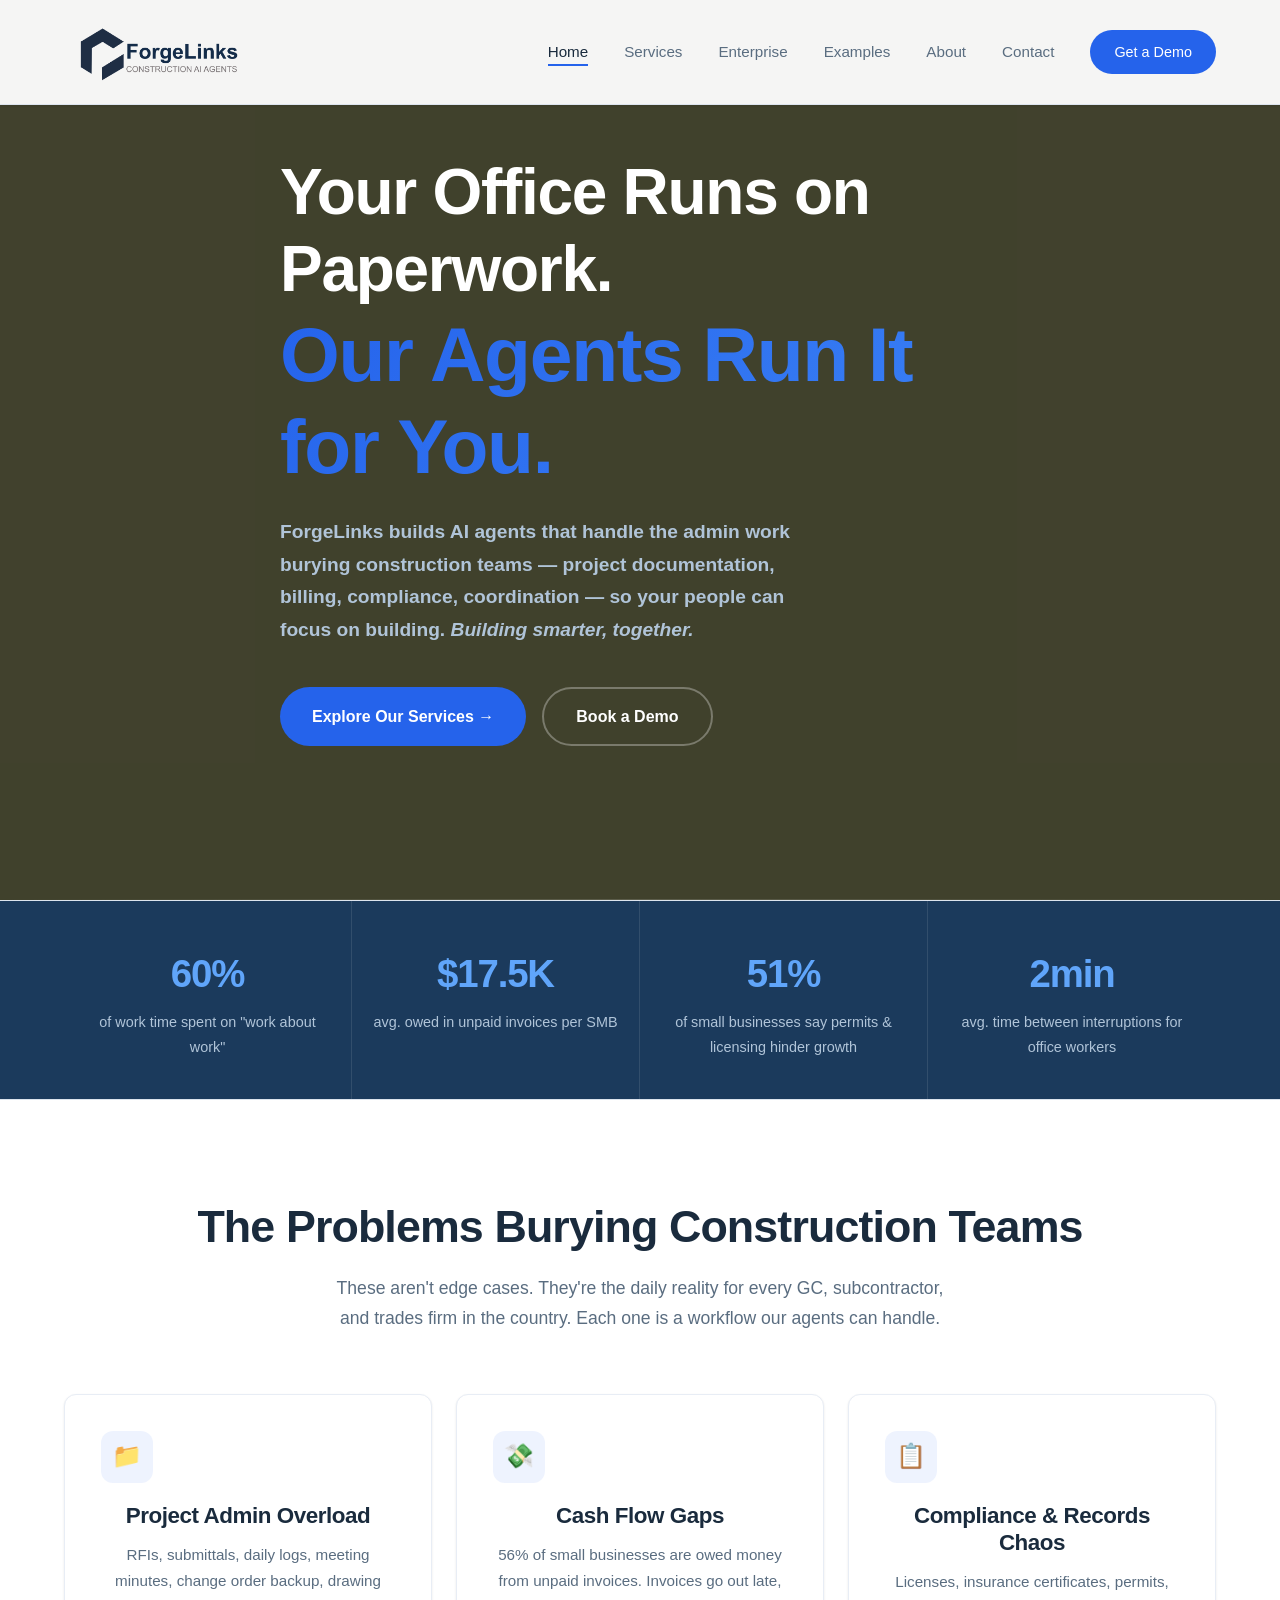
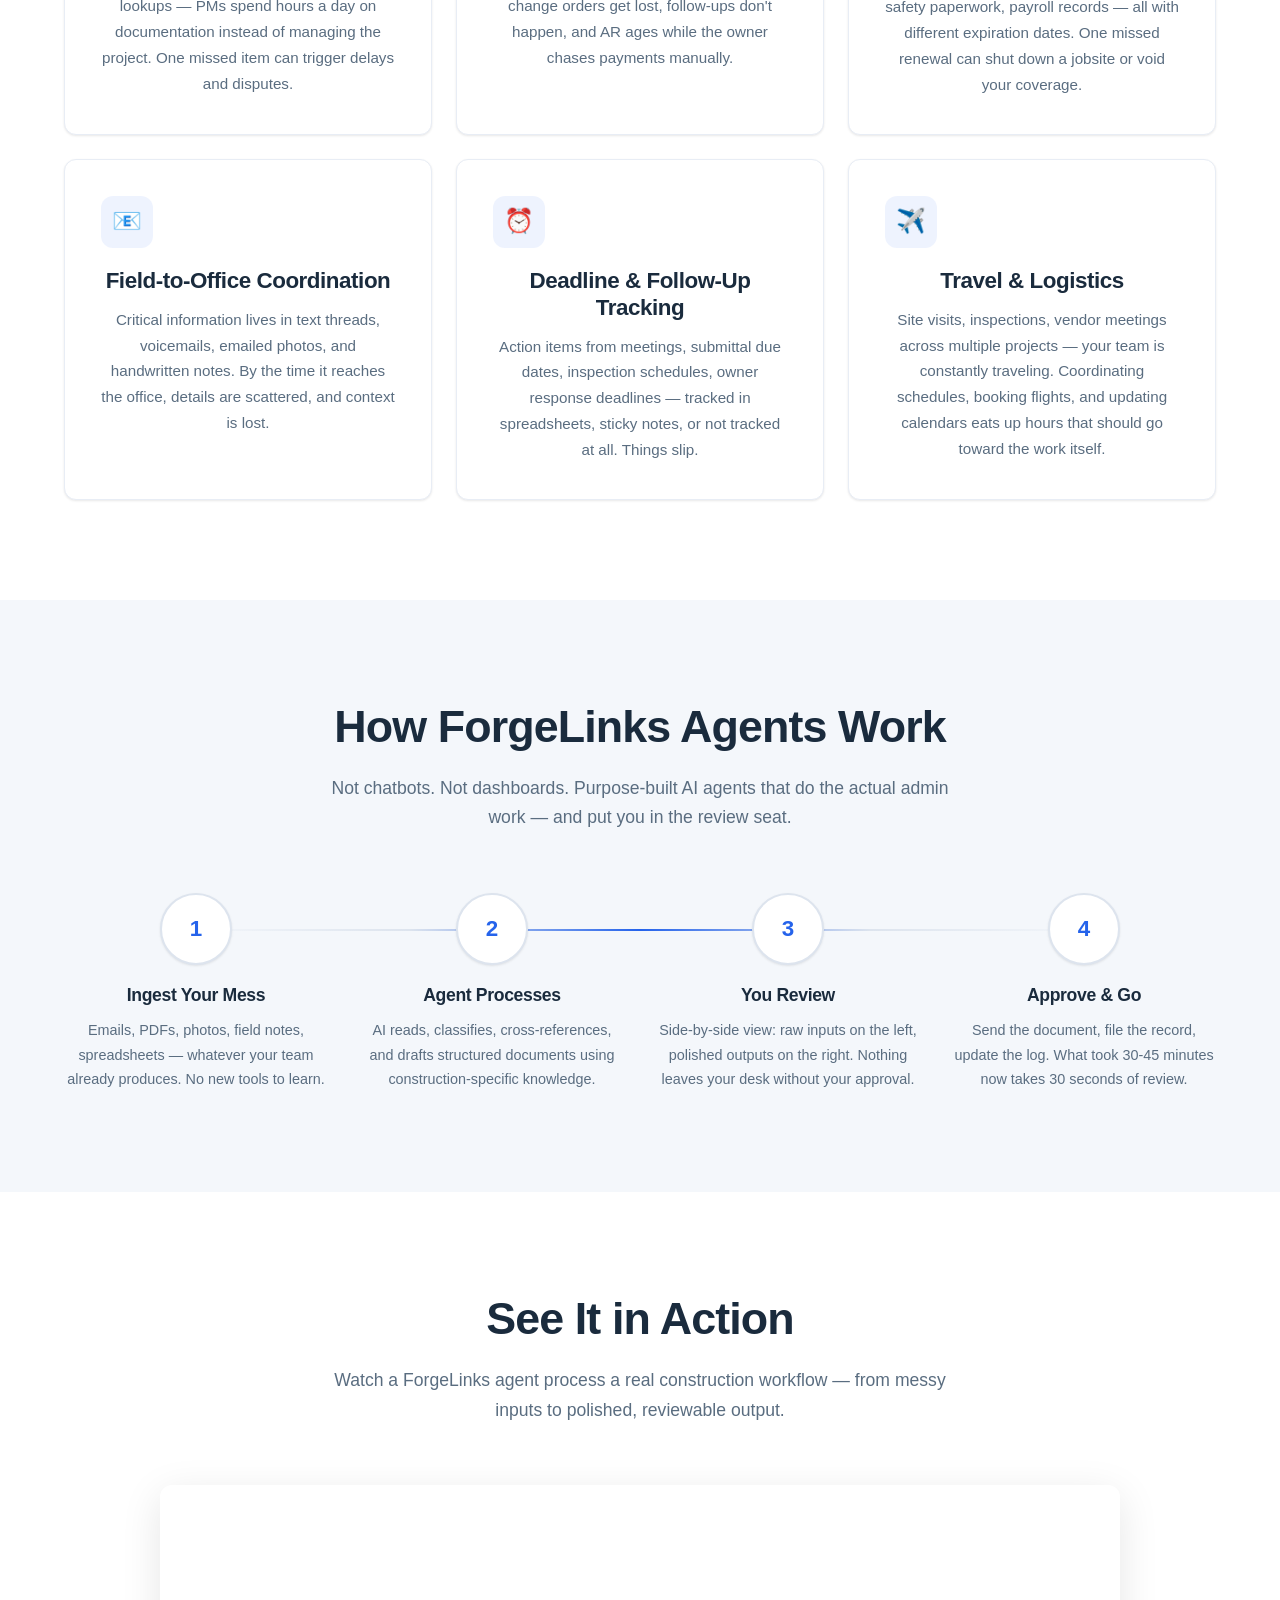
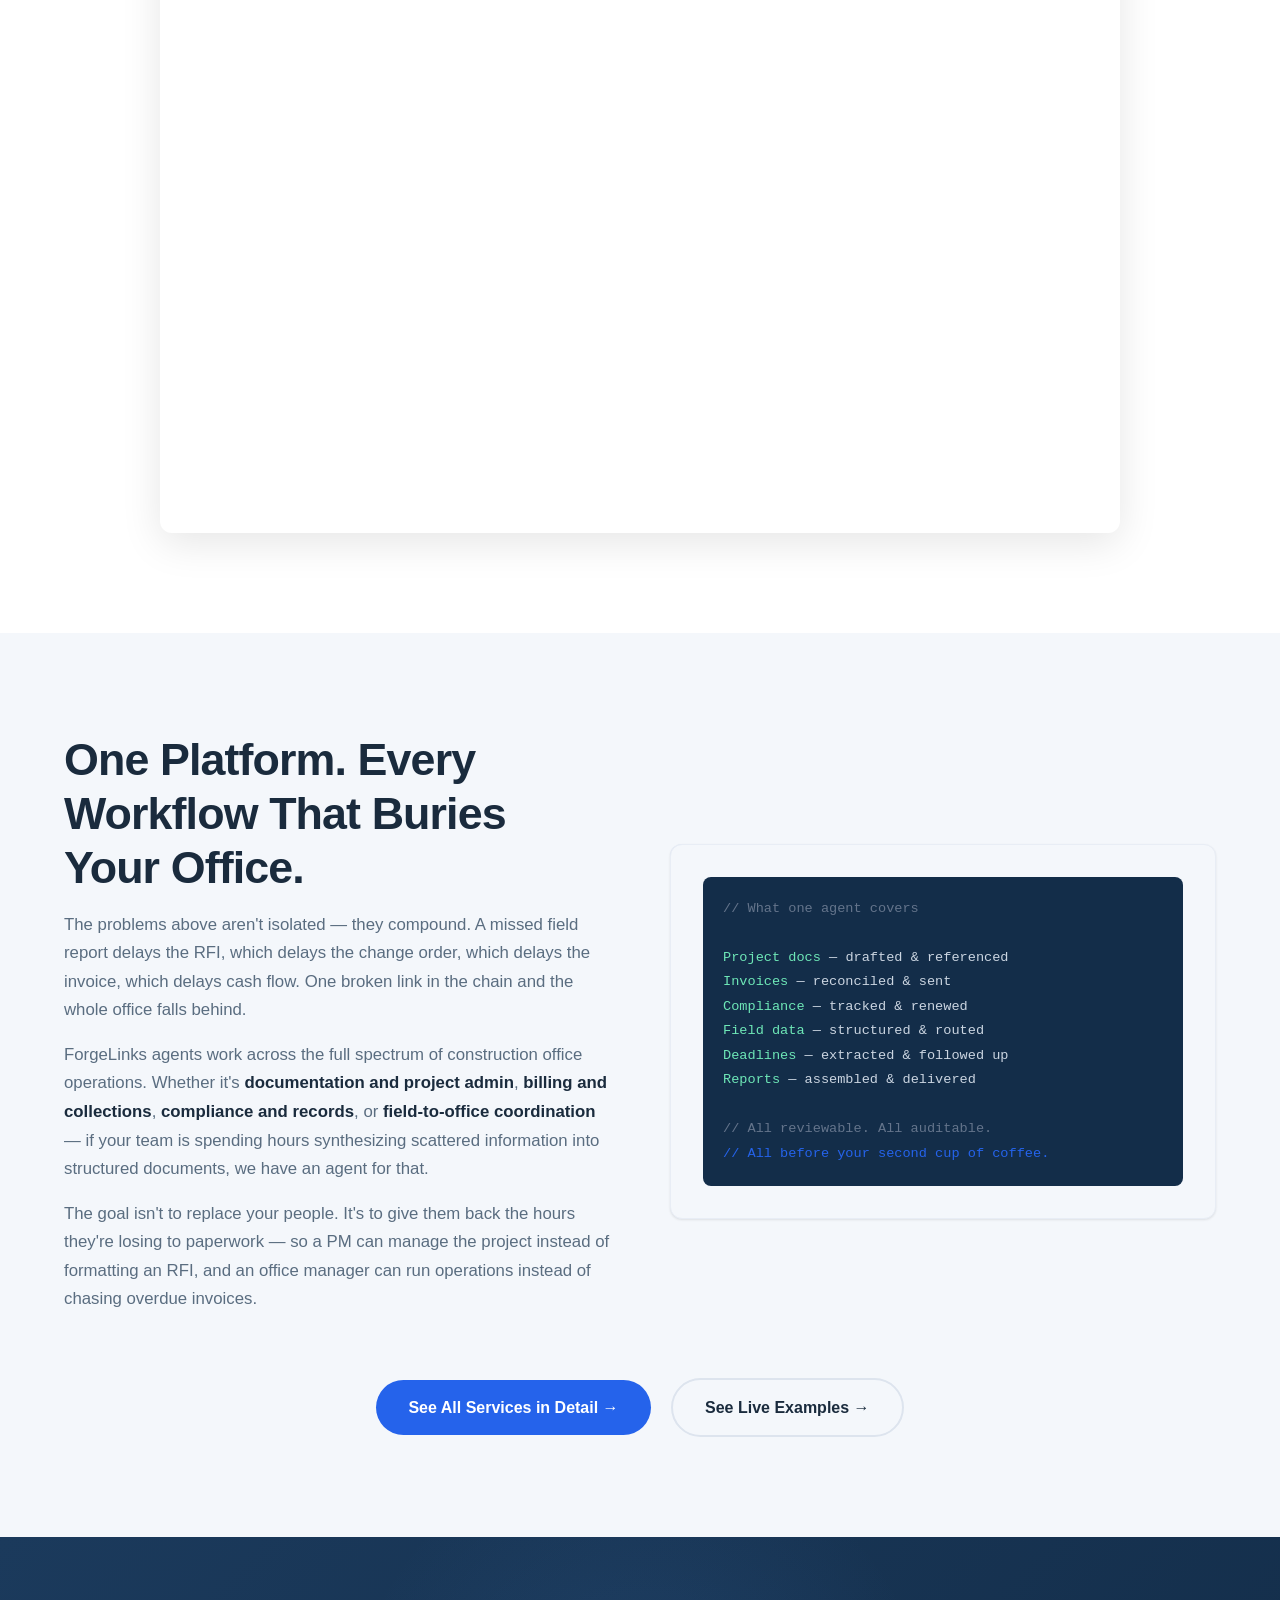
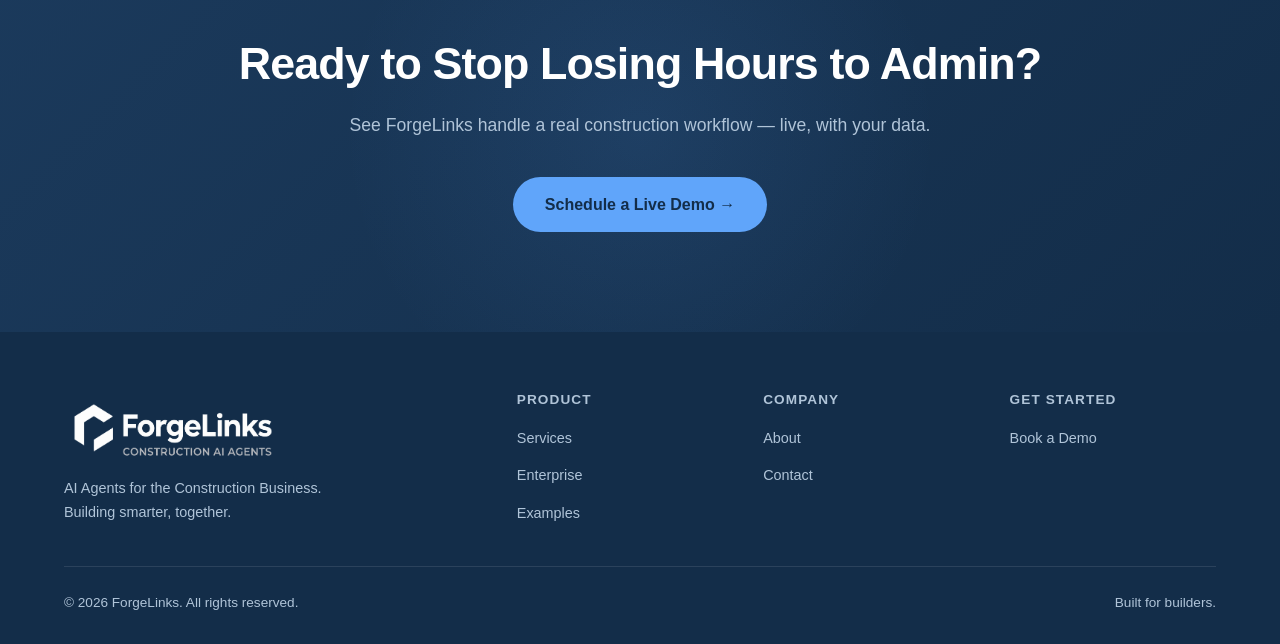
==== index.html @ ad88407e "add enterprise page, update v2 demo link" ====
<!DOCTYPE html>
<html lang="en">
<head>
  <meta charset="UTF-8">
  <meta name="viewport" content="width=device-width, initial-scale=1.0">
  <title>ForgeLinks — AI Agents for the Construction Business</title>
  <meta name="description" content="ForgeLinks builds AI agents for the construction business. Building smarter, together.">
  <link rel="stylesheet" href="css/style.css">
  <link rel="icon" type="image/jpeg" href="images/icon_browserTab.jpg">
</head>
<body>

  <!-- Navigation -->
  <nav class="navbar" id="navbar">
    <div class="container">
      <a href="index.html" class="logo"><img src="images/logo_top_transparent.png" alt="ForgeLinks"></a>
      <ul class="nav-links" id="navLinks">
        <li><a href="index.html" class="active">Home</a></li>
        <li><a href="services.html">Services</a></li>
        <li><a href="enterprise.html">Enterprise</a></li>
        <li><a href="examples.html">Examples</a></li>
        <li><a href="about.html">About</a></li>
        <li><a href="contact.html">Contact</a></li>
        <li><a href="contact.html" class="btn btn-primary" style="padding:10px 24px;font-size:0.9rem;">Get a Demo</a></li>
      </ul>
      <button class="hamburger" id="hamburger" aria-label="Menu">
        <span></span><span></span><span></span>
      </button>
    </div>
  </nav>

  <!-- Hero -->
  <section class="hero">
    <video class="hero-video-bg" autoplay muted loop playsinline>
      <source src="videos/background_00.mp4" type="video/mp4">
    </video>
    <div class="container">
      <div class="hero-content">
        <h1>
          Your Office Runs on Paperwork.
          <span class="line2">Our Agents Run It for You.</span>
        </h1>
        <p><strong>ForgeLinks builds AI agents that handle the admin work burying construction teams — project documentation, billing, compliance, coordination — so your people can focus on building. <em>Building smarter, together.</em></strong></p>
        <div class="hero-buttons">
          <a href="services.html" class="btn btn-primary">Explore Our Services &rarr;</a>
          <a href="contact.html" class="btn btn-outline">Book a Demo</a>
        </div>
      </div>
    </div>
  </section>

  <!-- Stats Bar -->
  <section class="stats-bar">
    <div class="container">
      <div class="stats-grid">
        <div class="stat-item fade-in">
          <div class="stat-number">60%</div>
          <div class="stat-label">of work time spent on "work about work"</div>
        </div>
        <div class="stat-item fade-in">
          <div class="stat-number">$17.5K</div>
          <div class="stat-label">avg. owed in unpaid invoices per SMB</div>
        </div>
        <div class="stat-item fade-in">
          <div class="stat-number">51%</div>
          <div class="stat-label">of small businesses say permits &amp; licensing hinder growth</div>
        </div>
        <div class="stat-item fade-in">
          <div class="stat-number">2min</div>
          <div class="stat-label">avg. time between interruptions for office workers</div>
        </div>
      </div>
    </div>
  </section>

  <!-- Industry Problems -->
  <section class="section">
    <div class="container text-center">
      <h2 class="fade-in">The Problems Burying Construction Teams</h2>
      <p class="section-subtitle fade-in">These aren't edge cases. They're the daily reality for every GC, subcontractor, and trades firm in the country. Each one is a workflow our agents can handle.</p>

      <div class="features-grid">
        <div class="feature-card fade-in">
          <div class="feature-icon">&#x1f4c1;</div>
          <h3>Project Admin Overload</h3>
          <p>RFIs, submittals, daily logs, meeting minutes, change order backup, drawing lookups — PMs spend hours a day on documentation instead of managing the project. One missed item can trigger delays and disputes.</p>
        </div>
        <div class="feature-card fade-in">
          <div class="feature-icon">&#x1f4b8;</div>
          <h3>Cash Flow Gaps</h3>
          <p>56% of small businesses are owed money from unpaid invoices. Invoices go out late, change orders get lost, follow-ups don't happen, and AR ages while the owner chases payments manually.</p>
        </div>
        <div class="feature-card fade-in">
          <div class="feature-icon">&#x1f4cb;</div>
          <h3>Compliance &amp; Records Chaos</h3>
          <p>Licenses, insurance certificates, permits, safety paperwork, payroll records — all with different expiration dates. One missed renewal can shut down a jobsite or void your coverage.</p>
        </div>
        <div class="feature-card fade-in">
          <div class="feature-icon">&#x1f4e7;</div>
          <h3>Field-to-Office Coordination</h3>
          <p>Critical information lives in text threads, voicemails, emailed photos, and handwritten notes. By the time it reaches the office, details are scattered, and context is lost.</p>
        </div>
        <div class="feature-card fade-in">
          <div class="feature-icon">&#x23f0;</div>
          <h3>Deadline &amp; Follow-Up Tracking</h3>
          <p>Action items from meetings, submittal due dates, inspection schedules, owner response deadlines — tracked in spreadsheets, sticky notes, or not tracked at all. Things slip.</p>
        </div>
        <div class="feature-card fade-in">
          <div class="feature-icon">&#x2708;&#xfe0f;</div>
          <h3>Travel &amp; Logistics</h3>
          <p>Site visits, inspections, vendor meetings across multiple projects — your team is constantly traveling. Coordinating schedules, booking flights, and updating calendars eats up hours that should go toward the work itself.</p>
        </div>
      </div>
    </div>
  </section>

  <!-- What We Do About It -->
  <section class="section" style="background: var(--bg-light);">
    <div class="container text-center">
      <h2 class="fade-in">How ForgeLinks Agents Work</h2>
      <p class="section-subtitle fade-in">Not chatbots. Not dashboards. Purpose-built AI agents that do the actual admin work — and put you in the review seat.</p>

      <div class="steps-grid">
        <div class="step fade-in">
          <div class="step-number">1</div>
          <h3>Ingest Your Mess</h3>
          <p>Emails, PDFs, photos, field notes, spreadsheets — whatever your team already produces. No new tools to learn.</p>
        </div>
        <div class="step fade-in">
          <div class="step-number">2</div>
          <h3>Agent Processes</h3>
          <p>AI reads, classifies, cross-references, and drafts structured documents using construction-specific knowledge.</p>
        </div>
        <div class="step fade-in">
          <div class="step-number">3</div>
          <h3>You Review</h3>
          <p>Side-by-side view: raw inputs on the left, polished outputs on the right. Nothing leaves your desk without your approval.</p>
        </div>
        <div class="step fade-in">
          <div class="step-number">4</div>
          <h3>Approve &amp; Go</h3>
          <p>Send the document, file the record, update the log. What took 30-45 minutes now takes 30 seconds of review.</p>
        </div>
      </div>
    </div>
  </section>

  <!-- Demo Video -->
  <section class="section">
    <div class="container text-center">
      <h2 class="fade-in">See It in Action</h2>
      <p class="section-subtitle fade-in">Watch a ForgeLinks agent process a real construction workflow — from messy inputs to polished, reviewable output.</p>
      <div class="youtube-wrapper fade-in" style="max-width: 960px; margin: 0 auto;">
        <iframe src="https://www.youtube.com/embed/IYqRL6ZhfDI" title="ForgeLinks — AI Agents for Construction (Full Demo)" allow="accelerometer; autoplay; clipboard-write; encrypted-media; gyroscope; picture-in-picture" allowfullscreen></iframe>
      </div>
    </div>
  </section>

  <!-- What We Cover — Narrative -->
  <section class="section" style="background: var(--bg-light);">
    <div class="container">
      <div class="about-grid fade-in">
        <div class="about-text">
          <h2>One Platform. Every Workflow That Buries Your Office.</h2>
          <p>The problems above aren't isolated — they compound. A missed field report delays the RFI, which delays the change order, which delays the invoice, which delays cash flow. One broken link in the chain and the whole office falls behind.</p>
          <p>ForgeLinks agents work across the full spectrum of construction office operations. Whether it's <strong style="color:var(--text-primary)">documentation and project admin</strong>, <strong style="color:var(--text-primary)">billing and collections</strong>, <strong style="color:var(--text-primary)">compliance and records</strong>, or <strong style="color:var(--text-primary)">field-to-office coordination</strong> — if your team is spending hours synthesizing scattered information into structured documents, we have an agent for that.</p>
          <p>The goal isn't to replace your people. It's to give them back the hours they're losing to paperwork — so a PM can manage the project instead of formatting an RFI, and an office manager can run operations instead of chasing overdue invoices.</p>
        </div>
        <div class="service-visual">
          <div class="terminal">
            <span class="comment">// What one agent covers</span><br><br>
            <span class="output">Project docs</span> &mdash; drafted &amp; referenced<br>
            <span class="output">Invoices</span> &mdash; reconciled &amp; sent<br>
            <span class="output">Compliance</span> &mdash; tracked &amp; renewed<br>
            <span class="output">Field data</span> &mdash; structured &amp; routed<br>
            <span class="output">Deadlines</span> &mdash; extracted &amp; followed up<br>
            <span class="output">Reports</span> &mdash; assembled &amp; delivered<br><br>
            <span class="comment">// All reviewable. All auditable.</span><br>
            <span style="color:var(--accent);">// All before your second cup of coffee.</span>
          </div>
        </div>
      </div>

      <div style="margin-top: 48px; text-align: center;">
        <a href="services.html" class="btn btn-primary fade-in">See All Services in Detail &rarr;</a>
        <a href="examples.html" class="btn btn-outline fade-in" style="margin-left: 16px;">See Live Examples &rarr;</a>
      </div>
    </div>
  </section>

  <!-- CTA -->
  <section class="section cta-section">
    <div class="container">
      <h2 class="fade-in">Ready to Stop Losing Hours to Admin?</h2>
      <p class="fade-in">See ForgeLinks handle a real construction workflow — live, with your data.</p>
      <a href="contact.html" class="btn btn-primary fade-in">Schedule a Live Demo &rarr;</a>
    </div>
  </section>

  <!-- Footer -->
  <footer class="footer">
    <div class="container">
      <div class="footer-grid">
        <div class="footer-brand">
          <div class="logo"><img src="images/logo_bottom_transparent.png" alt="ForgeLinks"></div>
          <p>AI Agents for the Construction Business. Building smarter, together.</p>
        </div>
        <div class="footer-col">
          <h4>Product</h4>
          <ul>
            <li><a href="services.html">Services</a></li>
            <li><a href="enterprise.html">Enterprise</a></li>
            <li><a href="examples.html">Examples</a></li>
          </ul>
        </div>
        <div class="footer-col">
          <h4>Company</h4>
          <ul>
            <li><a href="about.html">About</a></li>
            <li><a href="contact.html">Contact</a></li>
          </ul>
        </div>
        <div class="footer-col">
          <h4>Get Started</h4>
          <ul>
            <li><a href="contact.html">Book a Demo</a></li>
          </ul>
        </div>
      </div>
      <div class="footer-bottom">
        <span>&copy; 2026 ForgeLinks. All rights reserved.</span>
        <span>Built for builders.</span>
      </div>
    </div>
  </footer>

  <script src="js/main.js"></script>
</body>
</html>
---- css/style.css ----
/* ============================================
   FORGELINKS — AI Agents for Construction
   Light theme · Blue accents · Clean & uplifting
   ============================================ */

/* --- Reset & Base --- */
*, *::before, *::after { margin: 0; padding: 0; box-sizing: border-box; }

:root {
  --bg-white:     #ffffff;
  --bg-light:     #f4f7fb;
  --bg-card:      #ffffff;
  --bg-surface:   #eaf0f8;
  --bg-navy:      #1b3a5c;
  --bg-navy-deep: #132d49;
  --text-primary:   #1a2b3d;
  --text-secondary: #5a6d80;
  --text-on-dark:   #ffffff;
  --text-on-dark-secondary: #b0c4d8;
  --accent:       #2563eb;
  --accent-light: #3b82f6;
  --accent-soft:  rgba(37, 99, 235, 0.08);
  --accent-hover: #1d4ed8;
  --success:      #10b981;
  --warning:      #f59e0b;
  --danger:       #ef4444;
  --border:       #dde4ee;
  --border-light: #e8edf5;
  --shadow-sm:    0 1px 3px rgba(0,0,0,0.06), 0 1px 2px rgba(0,0,0,0.04);
  --shadow-md:    0 4px 16px rgba(0,0,0,0.08);
  --shadow-lg:    0 10px 40px rgba(0,0,0,0.1);
  --radius:       12px;
  --transition:   0.3s cubic-bezier(0.4, 0, 0.2, 1);
}

html { scroll-behavior: smooth; font-size: 16px; }

body {
  font-family: -apple-system, BlinkMacSystemFont, 'Segoe UI', Roboto, Oxygen, sans-serif;
  background: var(--bg-white);
  color: var(--text-primary);
  line-height: 1.7;
  overflow-x: hidden;
}

a { color: var(--accent); text-decoration: none; transition: color var(--transition); }
a:hover { color: var(--accent-hover); }

img { max-width: 100%; display: block; }

/* --- Utility --- */
.container { max-width: 1200px; margin: 0 auto; padding: 0 24px; }
.section   { padding: 100px 0; }
.text-center { text-align: center; }
.text-accent { color: var(--accent); }

.fade-in {
  opacity: 0;
  transform: translateY(30px);
  transition: opacity 0.7s ease, transform 0.7s ease;
}
.fade-in.visible {
  opacity: 1;
  transform: translateY(0);
}

/* --- Typography --- */
h1, h2, h3, h4 {
  font-weight: 700;
  line-height: 1.2;
  letter-spacing: -0.02em;
  color: var(--text-primary);
}
h1 { font-size: clamp(2.4rem, 5vw, 4rem); }
h2 { font-size: clamp(1.8rem, 3.5vw, 2.8rem); margin-bottom: 20px; }
h3 { font-size: 1.4rem; margin-bottom: 12px; }
p  { color: var(--text-secondary); }

.section-subtitle {
  font-size: 1.1rem;
  color: var(--text-secondary);
  max-width: 640px;
  margin: 0 auto 60px;
}

/* --- Buttons --- */
.btn {
  display: inline-flex;
  align-items: center;
  gap: 8px;
  padding: 14px 32px;
  border-radius: 50px;
  font-size: 1rem;
  font-weight: 600;
  cursor: pointer;
  border: none;
  transition: all var(--transition);
}

.btn-primary {
  background: var(--accent);
  color: #ffffff;
}
.btn-primary:hover {
  background: var(--accent-hover);
  color: #ffffff;
  transform: translateY(-2px);
  box-shadow: 0 8px 30px rgba(37, 99, 235, 0.3);
}

.btn-outline {
  background: transparent;
  color: var(--text-primary);
  border: 2px solid var(--border);
}
.btn-outline:hover {
  border-color: var(--accent);
  color: var(--accent);
  transform: translateY(-2px);
}
.hero .btn-outline {
  color: #ffffff;
  border-color: rgba(255,255,255,0.3);
}
.hero .btn-outline:hover {
  border-color: #60a5fa;
  color: #60a5fa;
}

/* --- Navigation --- */
.navbar {
  position: fixed;
  top: 0;
  left: 0;
  width: 100%;
  z-index: 1000;
  padding: 16px 0;
  background: rgba(255, 255, 255, 0.95);
  backdrop-filter: blur(20px);
  border-bottom: 1px solid var(--border);
  box-shadow: var(--shadow-sm);
  transition: all var(--transition);
}
.navbar.scrolled {
  padding: 14px 0;
}
.navbar .container {
  display: flex;
  justify-content: space-between;
  align-items: center;
}

.logo {
  display: flex;
  align-items: center;
}
.logo img {
  height: 72px;
  width: auto;
}

/* --- Video embed --- */
.demo-video {
  width: 100%;
  border-radius: var(--radius);
  box-shadow: var(--shadow-lg);
}
.demo-video-wrapper {
  position: relative;
  border-radius: var(--radius);
  overflow: hidden;
  box-shadow: var(--shadow-lg);
}
.demo-video-wrapper video {
  width: 100%;
  display: block;
  border-radius: var(--radius);
}
.youtube-wrapper {
  position: relative;
  padding-bottom: 56.25%; /* 16:9 */
  height: 0;
  overflow: hidden;
  border-radius: var(--radius);
  box-shadow: var(--shadow-lg);
}
.youtube-wrapper iframe {
  position: absolute;
  top: 0;
  left: 0;
  width: 100%;
  height: 100%;
  border: none;
  border-radius: var(--radius);
}

.nav-links {
  display: flex;
  list-style: none;
  gap: 36px;
  align-items: center;
}
.nav-links a {
  color: var(--text-secondary);
  font-weight: 500;
  font-size: 0.95rem;
  position: relative;
  padding: 4px 0;
}
.nav-links a::after {
  content: '';
  position: absolute;
  bottom: -2px;
  left: 0;
  width: 0;
  height: 2px;
  background: var(--accent);
  transition: width var(--transition);
}
.nav-links a:hover,
.nav-links a.active {
  color: var(--text-primary);
}
.nav-links a:hover::after,
.nav-links a.active::after {
  width: 100%;
}
.nav-links .btn-primary {
  color: #ffffff !important;
}
.nav-links .btn-primary::after {
  display: none;
}

/* Hamburger */
.hamburger {
  display: none;
  flex-direction: column;
  gap: 5px;
  cursor: pointer;
  background: none;
  border: none;
  padding: 4px;
}
.hamburger span {
  display: block;
  width: 24px;
  height: 2px;
  background: var(--text-primary);
  transition: all var(--transition);
}
.hamburger.active span:nth-child(1) { transform: rotate(45deg) translate(5px, 5px); }
.hamburger.active span:nth-child(2) { opacity: 0; }
.hamburger.active span:nth-child(3) { transform: rotate(-45deg) translate(5px, -5px); }

/* --- Hero --- */
.hero {
  min-height: 100vh;
  display: flex;
  align-items: center;
  position: relative;
  overflow: hidden;
  background: var(--bg-navy-deep);
}
.hero-video-bg {
  position: absolute;
  top: 0;
  left: 0;
  width: 100%;
  height: 100%;
  object-fit: cover;
  z-index: 0;
}
.hero::before {
  content: '';
  position: absolute;
  top: 0;
  left: 0;
  width: 100%;
  height: 100%;
  background: rgba(120, 90, 10, 0.45);
  z-index: 1;
  pointer-events: none;
}
.hero::after {
  content: '';
  position: absolute;
  bottom: 0;
  left: 0;
  width: 100%;
  height: 1px;
  background: linear-gradient(90deg, transparent, rgba(255,255,255,0.15), transparent);
  z-index: 2;
}

.hero-content { position: relative; z-index: 2; max-width: 720px; }
.hero-badge {
  display: inline-flex;
  align-items: center;
  gap: 8px;
  padding: 8px 18px;
  background: rgba(96, 165, 250, 0.15);
  border: 1px solid rgba(96, 165, 250, 0.3);
  border-radius: 50px;
  font-size: 0.85rem;
  font-weight: 600;
  color: #93bbfd;
  margin-bottom: 28px;
}
.hero-badge .pulse {
  width: 8px;
  height: 8px;
  background: var(--accent);
  border-radius: 50%;
  animation: pulse 2s infinite;
}
@keyframes pulse {
  0%, 100% { opacity: 1; }
  50% { opacity: 0.4; }
}

.hero h1 { margin-bottom: 24px; color: #ffffff; }
.hero h1 .line2 {
  display: block;
  font-size: 120%;
  background: linear-gradient(135deg, #2563eb, #3b82f6);
  -webkit-background-clip: text;
  -webkit-text-fill-color: transparent;
  background-clip: text;
}
.hero p {
  font-size: 1.2rem;
  margin-bottom: 40px;
  max-width: 560px;
  color: var(--text-on-dark-secondary);
}
.hero-buttons { display: flex; gap: 16px; flex-wrap: wrap; }

/* --- Stats Bar --- */
.stats-bar {
  border-top: 1px solid var(--border);
  border-bottom: 1px solid var(--border);
  background: var(--bg-navy);
}
.stats-grid {
  display: grid;
  grid-template-columns: repeat(4, 1fr);
  gap: 0;
}
.stat-item {
  text-align: center;
  padding: 40px 20px;
  border-right: 1px solid rgba(255,255,255,0.1);
}
.stat-item:last-child { border-right: none; }
.stat-number {
  font-size: 2.4rem;
  font-weight: 800;
  color: #60a5fa;
  letter-spacing: -0.03em;
}
.stat-label {
  font-size: 0.9rem;
  color: var(--text-on-dark-secondary);
  margin-top: 4px;
}

/* --- Feature Cards --- */
.features-grid {
  display: grid;
  grid-template-columns: repeat(3, 1fr);
  gap: 24px;
}
.feature-card {
  background: var(--bg-card);
  border: 1px solid var(--border-light);
  border-radius: var(--radius);
  padding: 36px;
  transition: all var(--transition);
  position: relative;
  overflow: hidden;
  box-shadow: var(--shadow-sm);
}
.feature-card::before {
  content: '';
  position: absolute;
  top: 0;
  left: 0;
  width: 100%;
  height: 3px;
  background: linear-gradient(90deg, var(--accent), #60a5fa);
  opacity: 0;
  transition: opacity var(--transition);
}
.feature-card:hover {
  border-color: rgba(37, 99, 235, 0.2);
  transform: translateY(-4px);
  box-shadow: var(--shadow-md);
}
.feature-card:hover::before { opacity: 1; }

.feature-icon {
  width: 52px;
  height: 52px;
  background: var(--accent-soft);
  border-radius: 12px;
  display: flex;
  align-items: center;
  justify-content: center;
  font-size: 1.5rem;
  margin-bottom: 20px;
}
.feature-card p {
  font-size: 0.95rem;
  line-height: 1.7;
}

/* --- Services / Product Section --- */
.service-block {
  display: grid;
  grid-template-columns: 1fr 1fr;
  gap: 60px;
  align-items: center;
  padding: 60px 0;
  border-bottom: 1px solid var(--border-light);
}
.service-block:last-child { border-bottom: none; }
.service-block.reverse { direction: rtl; }
.service-block.reverse > * { direction: ltr; }

.service-visual {
  background: var(--bg-light);
  border: 1px solid var(--border-light);
  border-radius: var(--radius);
  padding: 32px;
  position: relative;
  box-shadow: var(--shadow-sm);
}
.service-visual::before {
  content: '';
  position: absolute;
  inset: -1px;
  border-radius: var(--radius);
  background: linear-gradient(135deg, rgba(37, 99, 235, 0.1), transparent 50%);
  z-index: -1;
}

.terminal {
  background: var(--bg-navy-deep);
  border-radius: 8px;
  padding: 20px;
  font-family: 'SF Mono', 'Fira Code', monospace;
  font-size: 0.85rem;
  line-height: 1.8;
  overflow-x: auto;
  color: #cbd5e1;
}
.terminal .prompt { color: #60a5fa; }
.terminal .comment { color: #64748b; }
.terminal .output { color: #6ee7b7; }
.terminal .file { color: #93c5fd; }

.service-info .tag {
  display: inline-block;
  padding: 4px 14px;
  background: var(--accent-soft);
  border-radius: 50px;
  font-size: 0.8rem;
  font-weight: 600;
  color: var(--accent);
  margin-bottom: 16px;
  text-transform: uppercase;
  letter-spacing: 0.05em;
}

.service-info h2 { margin-bottom: 16px; }
.service-info > p { margin-bottom: 24px; }

.checklist {
  list-style: none;
  display: flex;
  flex-direction: column;
  gap: 12px;
  margin-bottom: 28px;
}
.checklist li {
  display: flex;
  align-items: flex-start;
  gap: 10px;
  color: var(--text-secondary);
  font-size: 0.95rem;
}
.checklist li::before {
  content: '\2713';
  color: var(--accent);
  font-weight: 700;
  flex-shrink: 0;
  margin-top: 2px;
}

/* --- How It Works --- */
.steps-grid {
  display: grid;
  grid-template-columns: repeat(4, 1fr);
  gap: 32px;
  position: relative;
}
.steps-grid::before {
  content: '';
  position: absolute;
  top: 36px;
  left: 10%;
  right: 10%;
  height: 2px;
  background: linear-gradient(90deg, transparent, var(--border), var(--accent), var(--border), transparent);
}

.step {
  text-align: center;
  position: relative;
}
.step-number {
  width: 72px;
  height: 72px;
  border-radius: 50%;
  background: var(--bg-card);
  border: 2px solid var(--border);
  display: flex;
  align-items: center;
  justify-content: center;
  font-size: 1.4rem;
  font-weight: 800;
  color: var(--accent);
  margin: 0 auto 20px;
  position: relative;
  z-index: 1;
  transition: all var(--transition);
  box-shadow: var(--shadow-sm);
}
.step:hover .step-number {
  border-color: var(--accent);
  box-shadow: 0 0 30px rgba(37, 99, 235, 0.15);
}
.step h3 { font-size: 1.1rem; }
.step p { font-size: 0.9rem; }

/* --- CTA / Banner --- */
.cta-section {
  background: linear-gradient(135deg, var(--bg-navy), var(--bg-navy-deep));
  text-align: center;
  position: relative;
  overflow: hidden;
}
.cta-section::before {
  content: '';
  position: absolute;
  top: 50%;
  left: 50%;
  transform: translate(-50%, -50%);
  width: 600px;
  height: 600px;
  background: radial-gradient(circle, rgba(96, 165, 250, 0.1) 0%, transparent 70%);
  pointer-events: none;
}
.cta-section h2 { position: relative; color: var(--text-on-dark); }
.cta-section p {
  font-size: 1.1rem;
  margin-bottom: 36px;
  position: relative;
  color: var(--text-on-dark-secondary);
}
.cta-section .btn { position: relative; }
.cta-section .btn-primary {
  background: #60a5fa;
  color: var(--bg-navy-deep);
}
.cta-section .btn-primary:hover {
  background: #93bbfd;
  color: var(--bg-navy-deep);
  box-shadow: 0 8px 30px rgba(96, 165, 250, 0.3);
}

/* --- About Page --- */
.page-header {
  padding: 160px 0 80px;
  text-align: center;
  position: relative;
  background: linear-gradient(165deg, var(--bg-white) 0%, var(--bg-light) 100%);
}
.page-header::after {
  content: '';
  position: absolute;
  bottom: 0;
  left: 0;
  width: 100%;
  height: 1px;
  background: linear-gradient(90deg, transparent, var(--border), transparent);
}
.page-header p {
  font-size: 1.15rem;
  max-width: 600px;
  margin: 0 auto;
}

.about-grid {
  display: grid;
  grid-template-columns: 1fr 1fr;
  gap: 60px;
  align-items: center;
}
.about-text h2 { margin-bottom: 16px; }
.about-text p { margin-bottom: 16px; font-size: 1.05rem; }

.values-grid {
  display: grid;
  grid-template-columns: repeat(2, 1fr);
  gap: 24px;
}
.value-card {
  background: var(--bg-card);
  border: 1px solid var(--border-light);
  border-radius: var(--radius);
  padding: 28px;
  transition: all var(--transition);
  box-shadow: var(--shadow-sm);
}
.value-card:hover {
  border-color: rgba(37, 99, 235, 0.2);
  transform: translateY(-2px);
  box-shadow: var(--shadow-md);
}
.value-card .icon {
  font-size: 1.6rem;
  margin-bottom: 14px;
}
.value-card p { font-size: 0.9rem; }

/* --- Pipeline Visual --- */
.pipeline {
  display: flex;
  align-items: center;
  gap: 8px;
  flex-wrap: wrap;
  margin-top: 16px;
}
.pipeline-step {
  background: var(--bg-surface);
  border: 1px solid var(--border);
  border-radius: 8px;
  padding: 10px 16px;
  font-size: 0.82rem;
  font-weight: 600;
  color: var(--text-secondary);
  white-space: nowrap;
}
.pipeline-arrow {
  color: var(--accent);
  font-size: 1rem;
}

/* --- Contact Form --- */
.contact-grid {
  display: grid;
  grid-template-columns: 1fr 1fr;
  gap: 60px;
}
.form-group {
  margin-bottom: 20px;
}
.form-group label {
  display: block;
  font-size: 0.9rem;
  font-weight: 600;
  margin-bottom: 8px;
  color: var(--text-secondary);
}
.form-group input,
.form-group textarea,
.form-group select {
  width: 100%;
  padding: 14px 18px;
  background: var(--bg-white);
  border: 1px solid var(--border);
  border-radius: 8px;
  color: var(--text-primary);
  font-size: 1rem;
  font-family: inherit;
  transition: border-color var(--transition), box-shadow var(--transition);
}
.form-group input:focus,
.form-group textarea:focus,
.form-group select:focus {
  outline: none;
  border-color: var(--accent);
  box-shadow: 0 0 0 3px rgba(37, 99, 235, 0.1);
}
.form-group textarea { resize: vertical; min-height: 140px; }

.contact-info-block {
  margin-bottom: 36px;
}
.contact-info-block h3 { margin-bottom: 8px; }
.contact-info-block p { font-size: 0.95rem; }

/* --- Premium / Enterprise Page --- */
.premium-hero {
  padding: 160px 0 100px;
  background: linear-gradient(165deg, var(--bg-navy-deep) 0%, var(--bg-navy) 100%);
  text-align: center;
  position: relative;
  overflow: hidden;
}
.premium-hero::before {
  content: '';
  position: absolute;
  top: 30%;
  left: 50%;
  transform: translate(-50%, -50%);
  width: 900px;
  height: 900px;
  background: radial-gradient(circle, rgba(96, 165, 250, 0.08) 0%, transparent 70%);
  pointer-events: none;
}
.premium-hero h1 {
  color: #ffffff;
  position: relative;
  z-index: 1;
}
.premium-hero h1 .line2 {
  display: block;
  font-size: 100%;
  background: linear-gradient(135deg, #60a5fa, #93bbfd);
  -webkit-background-clip: text;
  -webkit-text-fill-color: transparent;
  background-clip: text;
}
.premium-hero p {
  color: var(--text-on-dark-secondary);
  position: relative;
  z-index: 1;
  font-size: 1.15rem;
  max-width: 680px;
  margin: 0 auto;
}
.premium-hero .hero-values {
  display: flex;
  justify-content: center;
  gap: 40px;
  margin-top: 40px;
  position: relative;
  z-index: 1;
}
.premium-hero .hero-value {
  display: flex;
  align-items: center;
  gap: 10px;
  color: #93bbfd;
  font-weight: 600;
  font-size: 0.95rem;
}
.premium-hero .hero-value .dot {
  width: 10px;
  height: 10px;
  border-radius: 50%;
  background: #60a5fa;
}

.pillar-section {
  display: grid;
  grid-template-columns: 1fr 1fr;
  gap: 60px;
  align-items: center;
  padding: 80px 0;
  border-bottom: 1px solid var(--border-light);
}
.pillar-section:last-child { border-bottom: none; }
.pillar-section.reverse { direction: rtl; }
.pillar-section.reverse > * { direction: ltr; }

.pillar-number {
  display: inline-block;
  font-size: 0.75rem;
  font-weight: 700;
  letter-spacing: 0.1em;
  text-transform: uppercase;
  color: var(--accent);
  margin-bottom: 12px;
  padding: 4px 14px;
  background: var(--accent-soft);
  border-radius: 50px;
}

.pillar-visual {
  background: var(--bg-light);
  border: 1px solid var(--border-light);
  border-radius: var(--radius);
  padding: 40px;
  box-shadow: var(--shadow-sm);
}

.pillar-visual h4 {
  font-size: 1rem;
  margin-bottom: 16px;
  color: var(--accent);
}
.pillar-visual ul {
  list-style: none;
  display: flex;
  flex-direction: column;
  gap: 10px;
}
.pillar-visual ul li {
  font-size: 0.9rem;
  color: var(--text-secondary);
  padding-left: 20px;
  position: relative;
}
.pillar-visual ul li::before {
  content: '';
  position: absolute;
  left: 0;
  top: 10px;
  width: 8px;
  height: 8px;
  border-radius: 50%;
  background: var(--accent);
  opacity: 0.5;
}

.build-grid {
  display: grid;
  grid-template-columns: repeat(3, 1fr);
  gap: 24px;
}
.build-card {
  background: var(--bg-card);
  border: 1px solid var(--border-light);
  border-radius: var(--radius);
  padding: 32px;
  box-shadow: var(--shadow-sm);
  transition: all var(--transition);
}
.build-card:hover {
  transform: translateY(-3px);
  box-shadow: var(--shadow-md);
  border-color: rgba(37, 99, 235, 0.2);
}
.build-card h3 {
  font-size: 1.1rem;
  margin-bottom: 8px;
}
.build-card p {
  font-size: 0.9rem;
}

.premium-cta {
  background: linear-gradient(135deg, var(--bg-navy), var(--bg-navy-deep));
  text-align: center;
  padding: 100px 0;
  position: relative;
  overflow: hidden;
}
.premium-cta::before {
  content: '';
  position: absolute;
  top: 50%;
  left: 50%;
  transform: translate(-50%, -50%);
  width: 700px;
  height: 700px;
  background: radial-gradient(circle, rgba(96, 165, 250, 0.08) 0%, transparent 70%);
  pointer-events: none;
}
.premium-cta h2 {
  color: #ffffff;
  position: relative;
}
.premium-cta p {
  color: var(--text-on-dark-secondary);
  font-size: 1.1rem;
  margin-bottom: 36px;
  max-width: 600px;
  margin-left: auto;
  margin-right: auto;
  position: relative;
}
.premium-cta .btn {
  position: relative;
}
.premium-cta .btn-primary {
  background: #60a5fa;
  color: var(--bg-navy-deep);
}
.premium-cta .btn-primary:hover {
  background: #93bbfd;
  box-shadow: 0 8px 30px rgba(96, 165, 250, 0.3);
}

@media (max-width: 768px) {
  .premium-hero .hero-values {
    flex-direction: column;
    gap: 16px;
    align-items: center;
  }
  .pillar-section,
  .pillar-section.reverse {
    grid-template-columns: 1fr;
    direction: ltr;
    gap: 32px;
  }
  .build-grid { grid-template-columns: 1fr; }
}

/* --- Footer --- */
.footer {
  background: var(--bg-navy-deep);
  padding: 60px 0 30px;
}
.footer-grid {
  display: grid;
  grid-template-columns: 2fr 1fr 1fr 1fr;
  gap: 40px;
  margin-bottom: 40px;
}
.footer-brand p {
  font-size: 0.9rem;
  margin-top: 12px;
  max-width: 280px;
  color: var(--text-on-dark-secondary);
}
.footer-col h4 {
  font-size: 0.85rem;
  text-transform: uppercase;
  letter-spacing: 0.08em;
  color: var(--text-on-dark-secondary);
  margin-bottom: 16px;
}
.footer-col ul {
  list-style: none;
  display: flex;
  flex-direction: column;
  gap: 10px;
}
.footer-col a {
  color: var(--text-on-dark-secondary);
  font-size: 0.9rem;
}
.footer-col a:hover { color: #60a5fa; }

.footer-bottom {
  display: flex;
  justify-content: space-between;
  align-items: center;
  padding-top: 24px;
  border-top: 1px solid rgba(255,255,255,0.1);
  font-size: 0.85rem;
  color: var(--text-on-dark-secondary);
}

/* --- Alt section backgrounds --- */
/* Sections using style="background: var(--bg-card);" in HTML now get light blue */

/* --- Responsive --- */
@media (max-width: 1024px) {
  .features-grid { grid-template-columns: repeat(2, 1fr); }
  .steps-grid { grid-template-columns: repeat(2, 1fr); }
  .steps-grid::before { display: none; }
  .stats-grid { grid-template-columns: repeat(2, 1fr); }
  .stat-item:nth-child(2) { border-right: none; }
  .footer-grid { grid-template-columns: repeat(2, 1fr); }
}

@media (max-width: 768px) {
  .section { padding: 60px 0; }

  .nav-links {
    display: none;
    position: fixed;
    top: 0;
    left: 0;
    width: 100%;
    height: 100vh;
    background: rgba(255, 255, 255, 0.98);
    flex-direction: column;
    justify-content: center;
    align-items: center;
    gap: 32px;
  }
  .nav-links.open { display: flex; }
  .nav-links a { font-size: 1.3rem; }
  .hamburger { display: flex; }

  .hero { min-height: auto; padding: 140px 0 80px; }
  .hero-buttons { flex-direction: column; }
  .hero-buttons .btn { text-align: center; justify-content: center; }

  .stats-grid { grid-template-columns: repeat(2, 1fr); }
  .stat-item { border-right: none; border-bottom: 1px solid rgba(255,255,255,0.1); }

  .features-grid { grid-template-columns: 1fr; }
  .steps-grid { grid-template-columns: 1fr; gap: 24px; }

  .service-block,
  .service-block.reverse {
    grid-template-columns: 1fr;
    direction: ltr;
    gap: 32px;
  }

  .about-grid { grid-template-columns: 1fr; }
  .values-grid { grid-template-columns: 1fr; }
  .contact-grid { grid-template-columns: 1fr; }
  .footer-grid { grid-template-columns: 1fr; }

  .footer-bottom { flex-direction: column; gap: 12px; text-align: center; }
}

@media (max-width: 480px) {
  .stats-grid { grid-template-columns: 1fr; }
  .stat-item { border-right: none; }
}
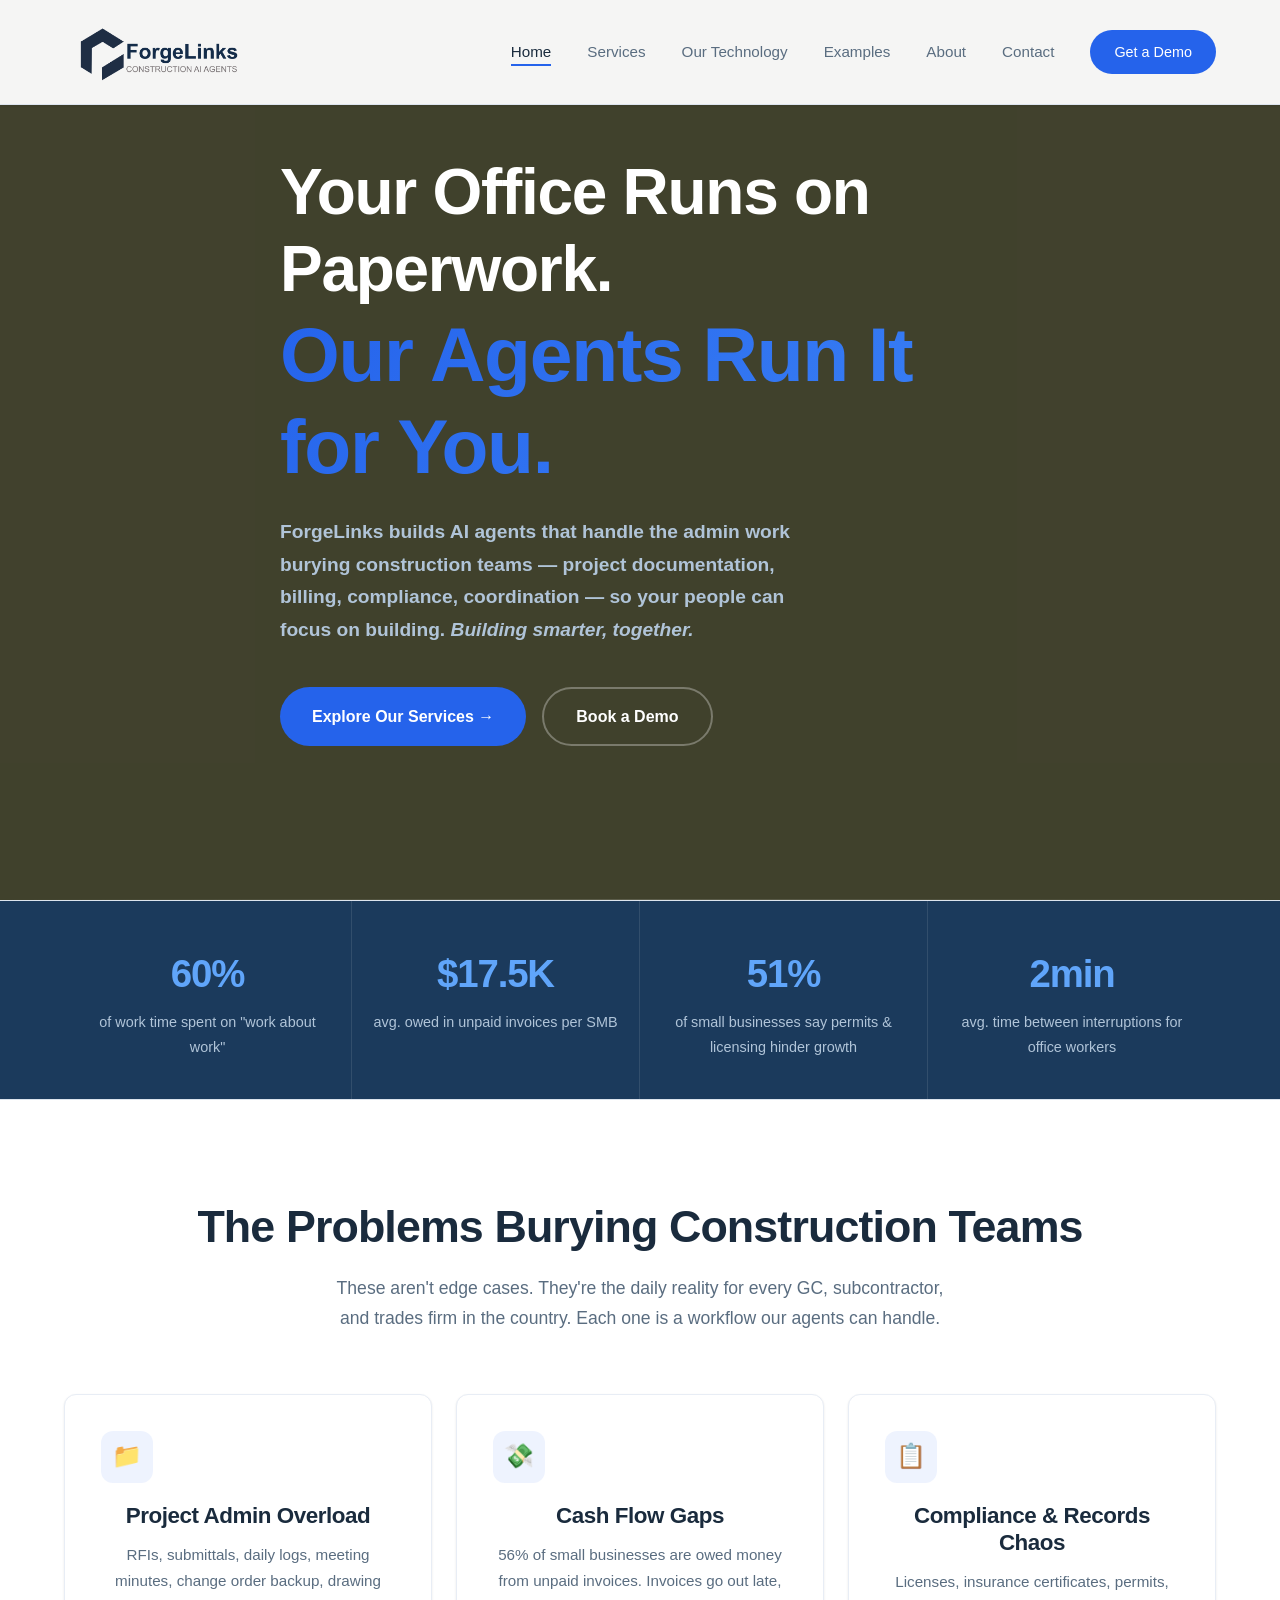
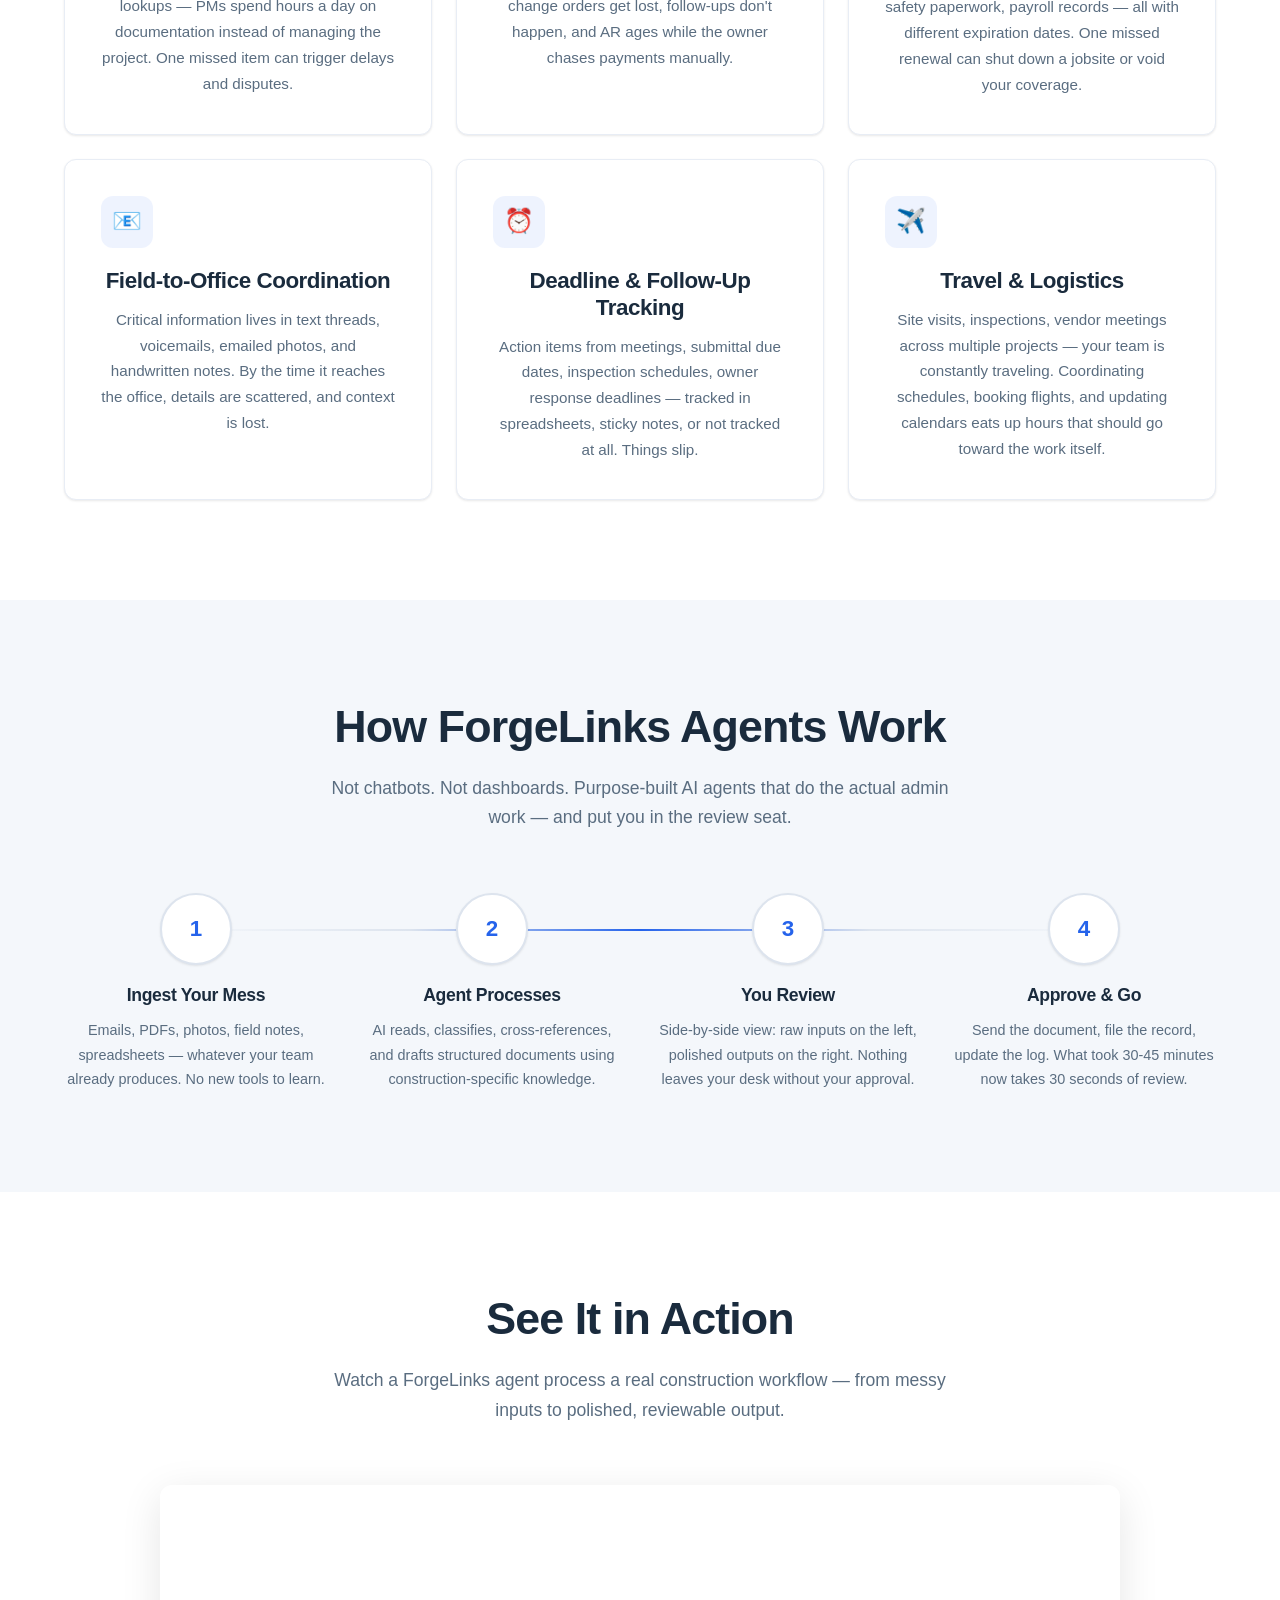
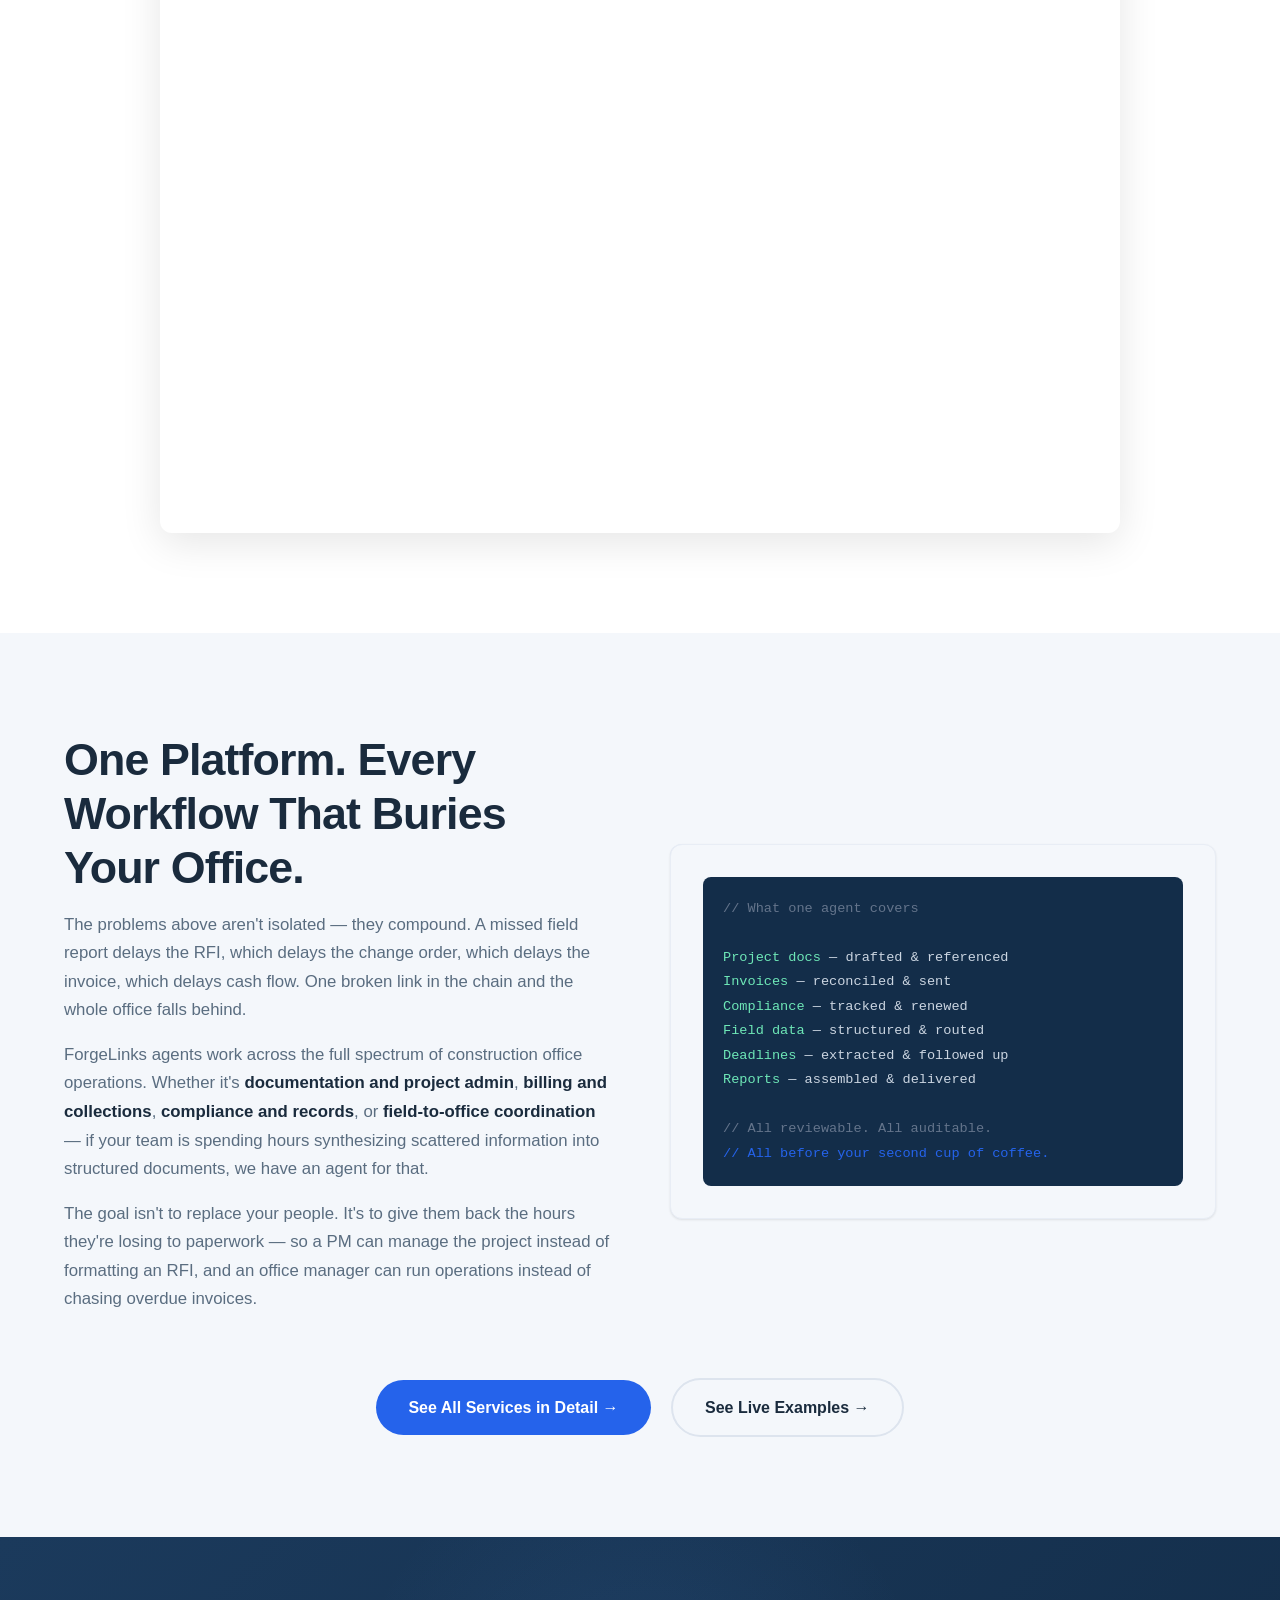
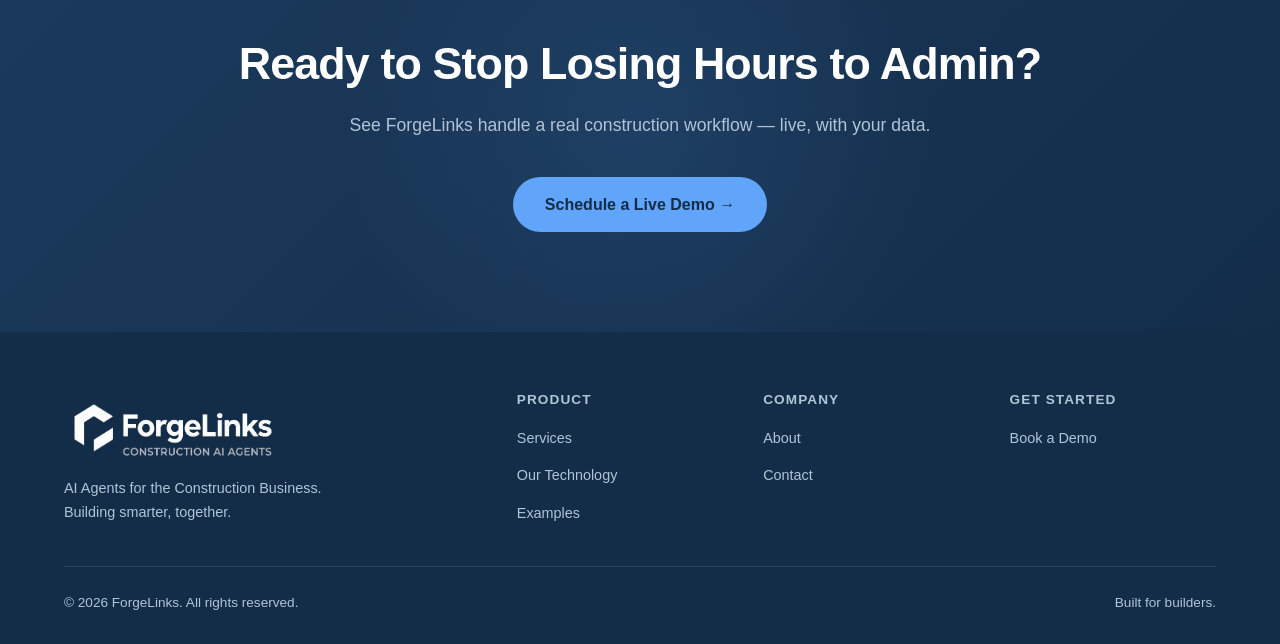
==== commit 03961d06: "rename E to OT, update services subtitles" ====
--- a/index.html
+++ b/index.html
@@ -6,18 +6,18 @@
   <title>ForgeLinks — AI Agents for the Construction Business</title>
   <meta name="description" content="ForgeLinks builds AI agents for the construction business. Building smarter, together.">
   <link rel="stylesheet" href="css/style.css">
-  <link rel="icon" type="image/jpeg" href="images/icon_browserTab.jpg">
+  <link rel="icon" type="image/jpeg" href="images/logos/icon_browserTab.jpg">
 </head>
 <body>
 
   <!-- Navigation -->
   <nav class="navbar" id="navbar">
     <div class="container">
-      <a href="index.html" class="logo"><img src="images/logo_top_transparent.png" alt="ForgeLinks"></a>
+      <a href="index.html" class="logo"><img src="images/logos/logo_top_transparent.png" alt="ForgeLinks"></a>
       <ul class="nav-links" id="navLinks">
         <li><a href="index.html" class="active">Home</a></li>
         <li><a href="services.html">Services</a></li>
-        <li><a href="enterprise.html">Enterprise</a></li>
+        <li><a href="enterprise.html">Our Technology</a></li>
         <li><a href="examples.html">Examples</a></li>
         <li><a href="about.html">About</a></li>
         <li><a href="contact.html">Contact</a></li>
@@ -202,14 +202,14 @@
     <div class="container">
       <div class="footer-grid">
         <div class="footer-brand">
-          <div class="logo"><img src="images/logo_bottom_transparent.png" alt="ForgeLinks"></div>
+          <div class="logo"><img src="images/logos/logo_bottom_transparent.png" alt="ForgeLinks"></div>
           <p>AI Agents for the Construction Business. Building smarter, together.</p>
         </div>
         <div class="footer-col">
           <h4>Product</h4>
           <ul>
             <li><a href="services.html">Services</a></li>
-            <li><a href="enterprise.html">Enterprise</a></li>
+            <li><a href="enterprise.html">Our Technology</a></li>
             <li><a href="examples.html">Examples</a></li>
           </ul>
         </div>
--- a/css/style.css
+++ b/css/style.css
@@ -896,6 +896,223 @@
   box-shadow: 0 8px 30px rgba(96, 165, 250, 0.3);
 }
 
+/* --- Agent Architecture Diagrams --- */
+.arch-diagrams {
+  display: grid;
+  grid-template-columns: repeat(3, 1fr);
+  gap: 24px;
+  margin-top: 20px;
+}
+.arch-diagram {
+  background: var(--bg-card);
+  border: 1px solid var(--border-light);
+  border-radius: var(--radius);
+  padding: 28px 20px;
+  text-align: center;
+  box-shadow: var(--shadow-sm);
+}
+.arch-diagram h4 {
+  font-size: 0.85rem;
+  color: var(--accent);
+  margin-bottom: 20px;
+  text-transform: uppercase;
+  letter-spacing: 0.05em;
+}
+.arch-diagram p {
+  font-size: 0.8rem;
+  margin-top: 16px;
+  color: var(--text-secondary);
+}
+
+/* Diagram nodes */
+.diagram-node {
+  display: inline-flex;
+  align-items: center;
+  justify-content: center;
+  width: 56px;
+  height: 56px;
+  border-radius: 12px;
+  font-size: 0.7rem;
+  font-weight: 700;
+  color: #ffffff;
+  background: var(--accent);
+  position: relative;
+}
+.diagram-node.supervisor {
+  background: var(--bg-navy);
+  width: 64px;
+  height: 64px;
+  font-size: 0.72rem;
+}
+.diagram-node.small {
+  width: 44px;
+  height: 44px;
+  font-size: 0.65rem;
+  background: var(--accent-light);
+}
+
+/* Hierarchical */
+.hier-top { display: flex; justify-content: center; margin-bottom: 8px; }
+.hier-arrow {
+  display: flex;
+  justify-content: center;
+  color: var(--accent);
+  font-size: 0.9rem;
+  margin: 4px 0;
+  gap: 60px;
+}
+.hier-mid { display: flex; justify-content: center; gap: 16px; margin-bottom: 8px; }
+.hier-bot { display: flex; justify-content: center; gap: 10px; }
+
+/* Mesh */
+.mesh-grid {
+  display: grid;
+  grid-template-columns: repeat(3, 1fr);
+  gap: 10px;
+  max-width: 180px;
+  margin: 0 auto;
+  position: relative;
+}
+.mesh-grid::before {
+  content: '';
+  position: absolute;
+  top: 50%;
+  left: 50%;
+  transform: translate(-50%, -50%);
+  width: 80%;
+  height: 80%;
+  border: 2px dashed rgba(37, 99, 235, 0.2);
+  border-radius: 50%;
+}
+.mesh-grid .diagram-node {
+  width: 48px;
+  height: 48px;
+  margin: 0 auto;
+  z-index: 1;
+}
+.mesh-center {
+  display: flex;
+  justify-content: center;
+}
+.mesh-lines {
+  position: absolute;
+  top: 0;
+  left: 0;
+  width: 100%;
+  height: 100%;
+}
+
+/* Sequential */
+.seq-flow {
+  display: flex;
+  align-items: center;
+  justify-content: center;
+  gap: 6px;
+  flex-wrap: wrap;
+}
+.seq-arrow {
+  color: var(--accent);
+  font-size: 1rem;
+  font-weight: 700;
+}
+
+/* --- Memory Structure Diagram --- */
+.memory-diagram {
+  background: var(--bg-card);
+  border: 1px solid var(--border-light);
+  border-radius: var(--radius);
+  padding: 32px;
+  box-shadow: var(--shadow-sm);
+}
+.memory-layers {
+  display: flex;
+  flex-direction: column;
+  gap: 12px;
+}
+.memory-layer {
+  display: flex;
+  align-items: stretch;
+  gap: 12px;
+}
+.memory-layer-label {
+  width: 120px;
+  flex-shrink: 0;
+  background: var(--bg-navy);
+  color: #ffffff;
+  font-size: 0.75rem;
+  font-weight: 700;
+  padding: 12px 14px;
+  border-radius: 8px;
+  display: flex;
+  align-items: center;
+}
+.memory-layer-items {
+  display: flex;
+  gap: 8px;
+  flex-wrap: wrap;
+  flex: 1;
+}
+.memory-item {
+  background: var(--accent-soft);
+  border: 1px solid rgba(37, 99, 235, 0.15);
+  border-radius: 6px;
+  padding: 8px 12px;
+  font-size: 0.72rem;
+  font-weight: 600;
+  color: var(--accent);
+  white-space: nowrap;
+}
+.memory-item.active {
+  background: var(--accent);
+  color: #ffffff;
+  border-color: var(--accent);
+}
+.memory-connector {
+  display: flex;
+  justify-content: center;
+  padding: 4px 0;
+}
+.memory-connector-line {
+  width: 2px;
+  height: 16px;
+  background: linear-gradient(180deg, var(--accent), rgba(37, 99, 235, 0.2));
+}
+.memory-arrows {
+  display: flex;
+  justify-content: space-around;
+  padding: 8px 0;
+}
+.memory-arrow-down {
+  color: var(--accent);
+  font-size: 0.9rem;
+  text-align: center;
+}
+.memory-engine {
+  background: linear-gradient(135deg, var(--bg-navy), var(--bg-navy-deep));
+  border-radius: 10px;
+  padding: 16px;
+  text-align: center;
+  color: #ffffff;
+  font-size: 0.82rem;
+  font-weight: 700;
+  letter-spacing: 0.02em;
+}
+.memory-outputs {
+  display: flex;
+  gap: 8px;
+  justify-content: center;
+  flex-wrap: wrap;
+}
+.memory-output {
+  background: var(--bg-light);
+  border: 1px solid var(--border);
+  border-radius: 6px;
+  padding: 8px 14px;
+  font-size: 0.72rem;
+  font-weight: 600;
+  color: var(--text-secondary);
+}
+
 @media (max-width: 768px) {
   .premium-hero .hero-values {
     flex-direction: column;
@@ -909,6 +1126,9 @@
     gap: 32px;
   }
   .build-grid { grid-template-columns: 1fr; }
+  .arch-diagrams { grid-template-columns: 1fr; }
+  .memory-layer { flex-direction: column; }
+  .memory-layer-label { width: 100%; }
 }
 
 /* --- Footer --- */
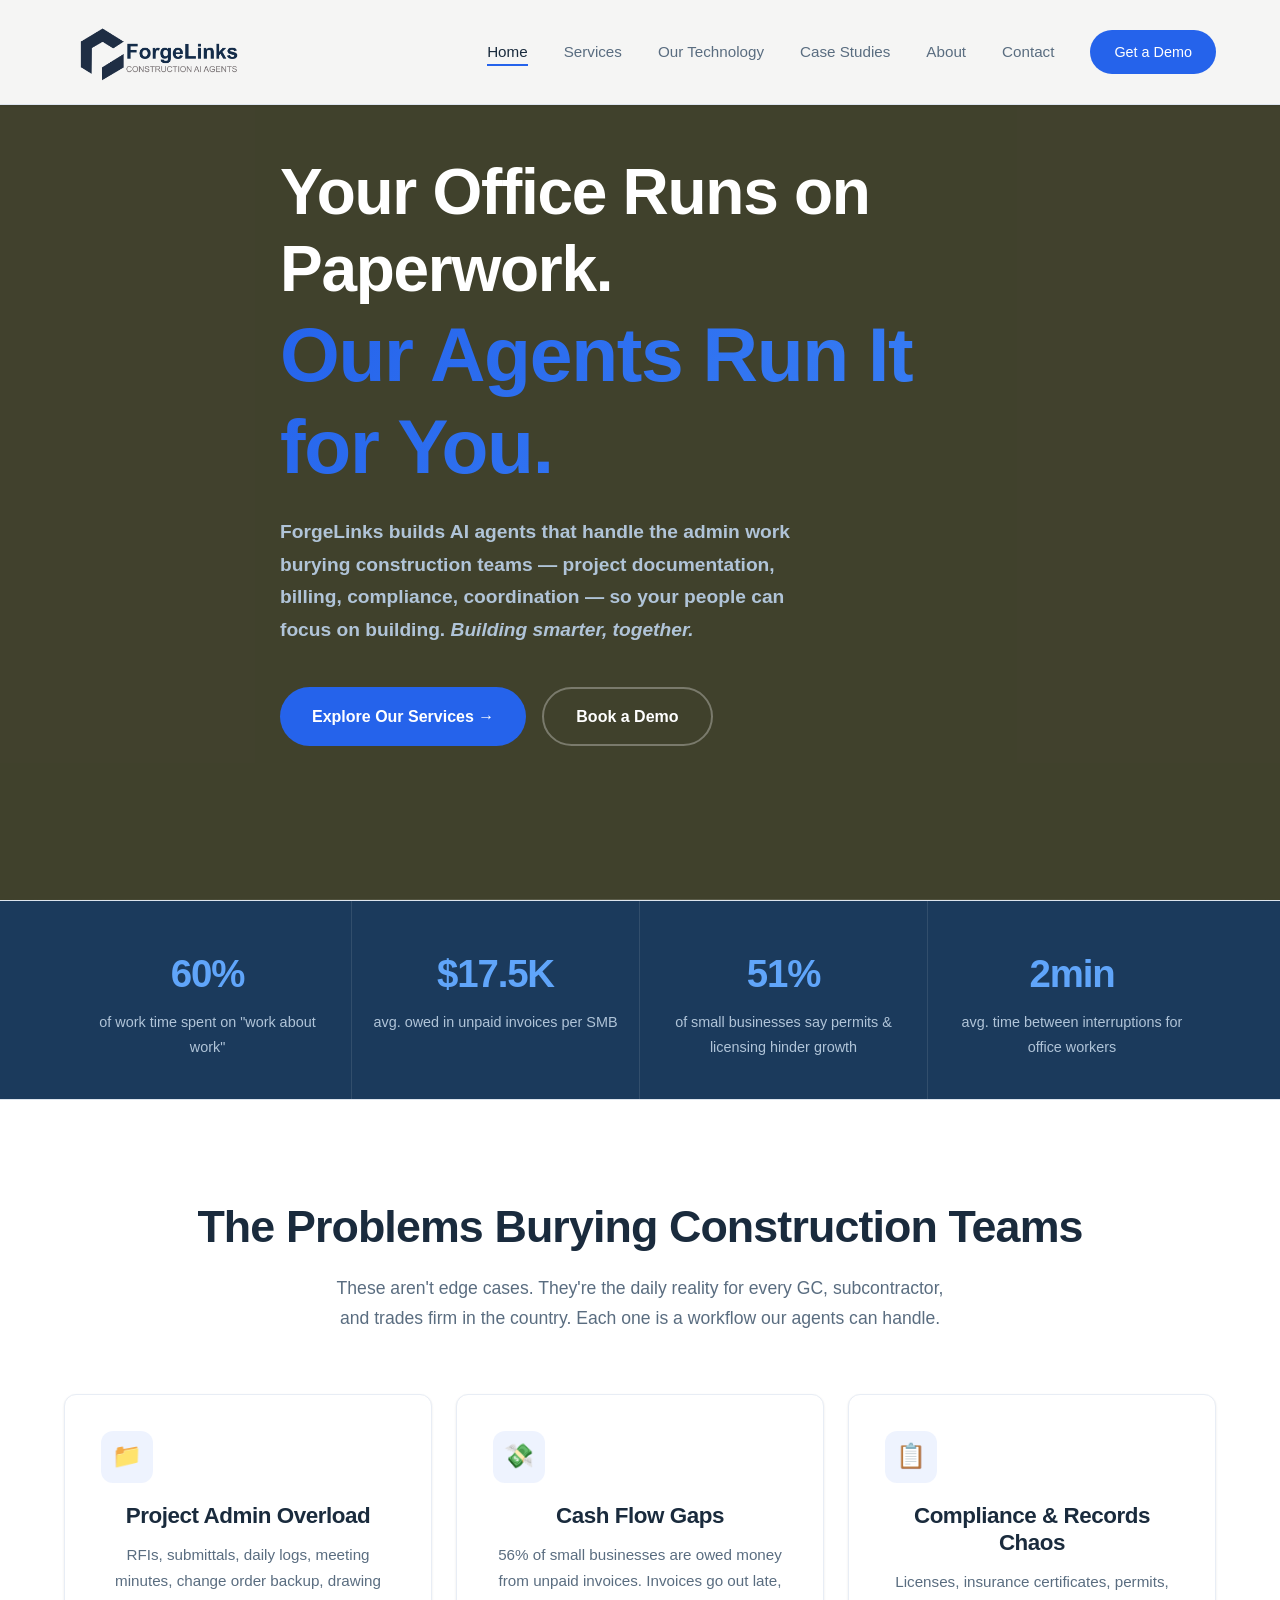
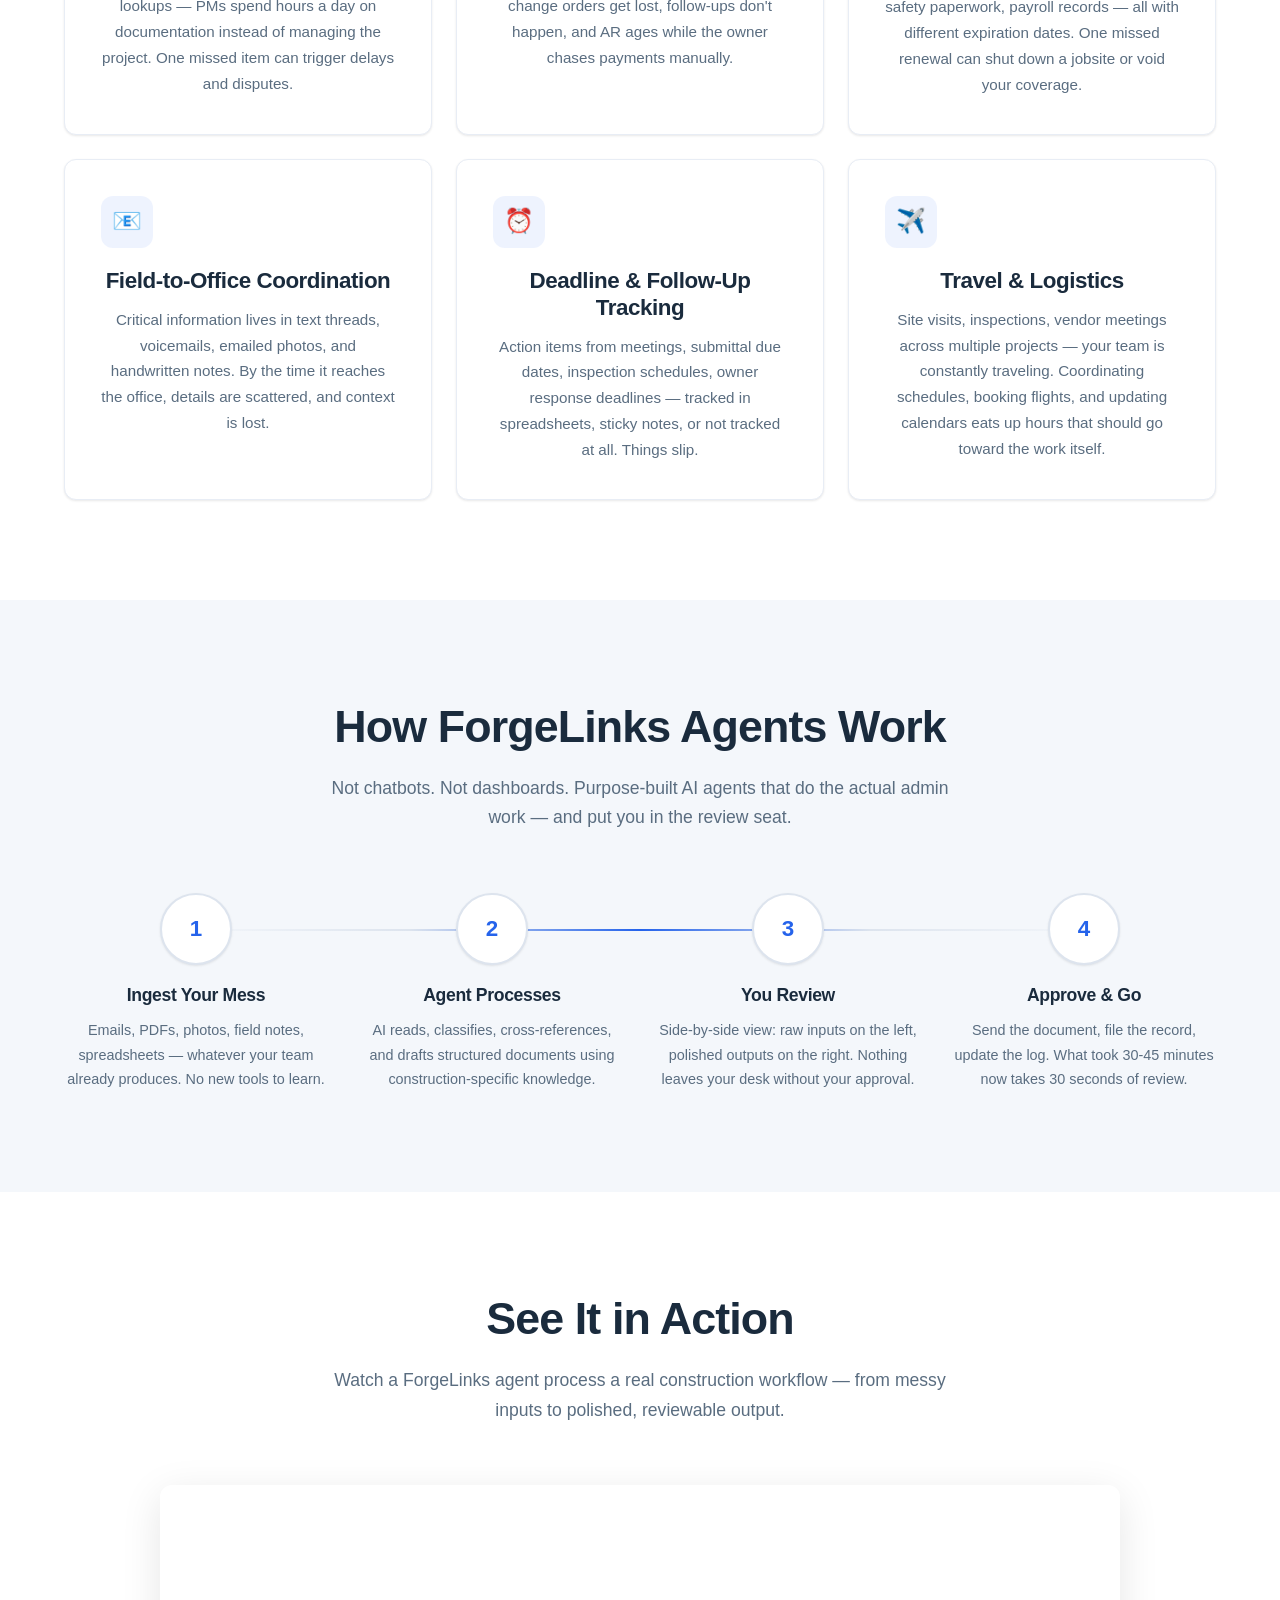
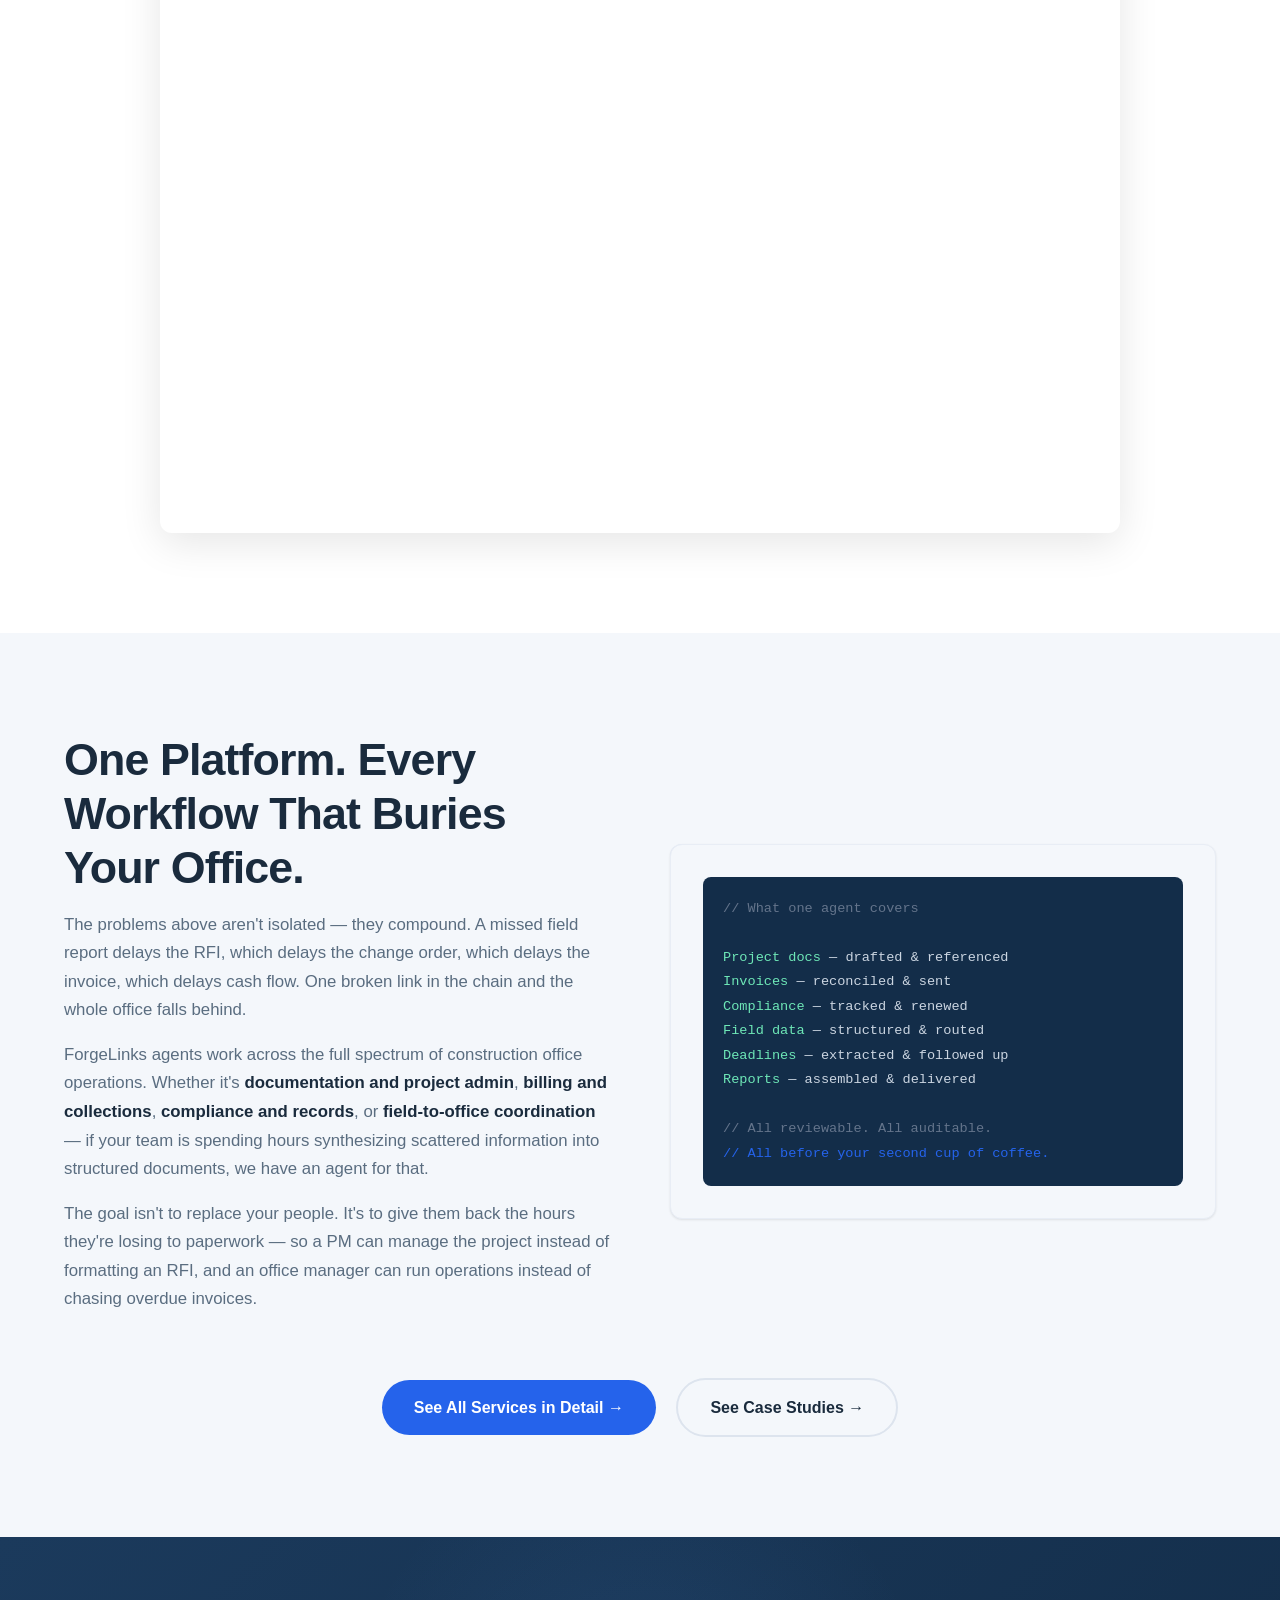
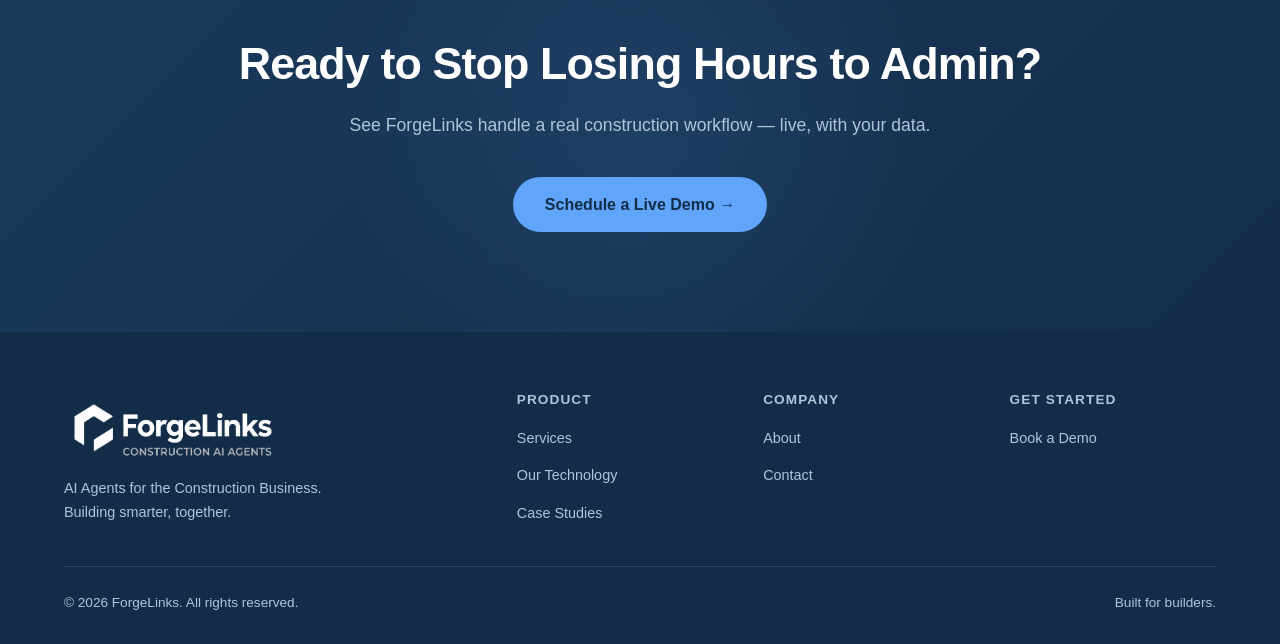
==== commit 5620839c: "update tech page gap addressing" ====
--- a/index.html
+++ b/index.html
@@ -18,7 +18,7 @@
         <li><a href="index.html" class="active">Home</a></li>
         <li><a href="services.html">Services</a></li>
         <li><a href="enterprise.html">Our Technology</a></li>
-        <li><a href="examples.html">Examples</a></li>
+        <li><a href="case-studies.html">Case Studies</a></li>
         <li><a href="about.html">About</a></li>
         <li><a href="contact.html">Contact</a></li>
         <li><a href="contact.html" class="btn btn-primary" style="padding:10px 24px;font-size:0.9rem;">Get a Demo</a></li>
@@ -183,7 +183,7 @@
 
       <div style="margin-top: 48px; text-align: center;">
         <a href="services.html" class="btn btn-primary fade-in">See All Services in Detail &rarr;</a>
-        <a href="examples.html" class="btn btn-outline fade-in" style="margin-left: 16px;">See Live Examples &rarr;</a>
+        <a href="case-studies.html" class="btn btn-outline fade-in" style="margin-left: 16px;">See Case Studies &rarr;</a>
       </div>
     </div>
   </section>
@@ -210,7 +210,7 @@
           <ul>
             <li><a href="services.html">Services</a></li>
             <li><a href="enterprise.html">Our Technology</a></li>
-            <li><a href="examples.html">Examples</a></li>
+            <li><a href="case-studies.html">Case Studies</a></li>
           </ul>
         </div>
         <div class="footer-col">
--- a/css/style.css
+++ b/css/style.css
@@ -696,6 +696,193 @@
 }
 .form-group textarea { resize: vertical; min-height: 140px; }
 
+/* --- Case Studies --- */
+.case-study-cards {
+  display: grid;
+  grid-template-columns: repeat(2, 1fr);
+  gap: 32px;
+  margin-top: 48px;
+}
+.case-card {
+  background: var(--bg-card);
+  border: 1px solid var(--border-light);
+  border-radius: var(--radius);
+  padding: 36px;
+  box-shadow: var(--shadow-sm);
+  transition: all var(--transition);
+  display: flex;
+  flex-direction: column;
+}
+.case-card:hover {
+  transform: translateY(-3px);
+  box-shadow: var(--shadow-md);
+  border-color: rgba(37, 99, 235, 0.2);
+}
+.case-card-tag {
+  display: inline-block;
+  padding: 4px 12px;
+  background: var(--accent-soft);
+  border-radius: 50px;
+  font-size: 0.75rem;
+  font-weight: 700;
+  color: var(--accent);
+  text-transform: uppercase;
+  letter-spacing: 0.05em;
+  margin-bottom: 16px;
+  width: fit-content;
+}
+.case-card h3 { font-size: 1.25rem; margin-bottom: 12px; }
+.case-card .case-meta {
+  font-size: 0.85rem;
+  color: var(--text-secondary);
+  margin-bottom: 16px;
+  padding-bottom: 16px;
+  border-bottom: 1px solid var(--border-light);
+}
+.case-card .case-summary {
+  font-size: 0.95rem;
+  flex: 1;
+}
+.case-card .case-metric {
+  display: flex;
+  gap: 24px;
+  margin-top: 20px;
+  padding-top: 20px;
+  border-top: 1px solid var(--border-light);
+}
+.case-metric-item {
+  text-align: center;
+}
+.case-metric-item .number {
+  font-size: 1.6rem;
+  font-weight: 800;
+  color: var(--accent);
+  line-height: 1;
+}
+.case-metric-item .label {
+  font-size: 0.75rem;
+  color: var(--text-secondary);
+  margin-top: 4px;
+}
+
+/* Case Study Detail */
+.case-detail {
+  padding: 80px 0;
+  border-bottom: 1px solid var(--border-light);
+}
+.case-detail:last-of-type { border-bottom: none; }
+
+.case-header {
+  display: flex;
+  align-items: flex-start;
+  gap: 40px;
+  margin-bottom: 48px;
+}
+.case-header-text { flex: 1; }
+.case-header-text h2 { margin-bottom: 12px; }
+.case-header-metrics {
+  display: flex;
+  gap: 20px;
+  flex-shrink: 0;
+}
+.metric-box {
+  background: var(--bg-light);
+  border: 1px solid var(--border-light);
+  border-radius: var(--radius);
+  padding: 20px 28px;
+  text-align: center;
+  min-width: 130px;
+}
+.metric-box .number {
+  font-size: 2rem;
+  font-weight: 800;
+  color: var(--accent);
+  line-height: 1;
+}
+.metric-box .label {
+  font-size: 0.8rem;
+  color: var(--text-secondary);
+  margin-top: 6px;
+}
+
+.case-grid {
+  display: grid;
+  grid-template-columns: 1fr 1fr;
+  gap: 40px;
+}
+.case-block h3 {
+  font-size: 1.1rem;
+  margin-bottom: 12px;
+  display: flex;
+  align-items: center;
+  gap: 8px;
+}
+.case-block h3 .icon {
+  font-size: 1.2rem;
+}
+
+.case-quote {
+  background: var(--bg-light);
+  border-left: 4px solid var(--accent);
+  border-radius: 0 var(--radius) var(--radius) 0;
+  padding: 24px 32px;
+  margin-top: 40px;
+}
+.case-quote p {
+  font-size: 1.05rem;
+  font-style: italic;
+  color: var(--text-primary);
+  margin-bottom: 8px;
+}
+.case-quote .attribution {
+  font-size: 0.85rem;
+  color: var(--text-secondary);
+  font-style: normal;
+}
+
+.before-after {
+  display: grid;
+  grid-template-columns: 1fr auto 1fr;
+  gap: 20px;
+  align-items: stretch;
+  margin-top: 16px;
+}
+.before-col, .after-col {
+  border-radius: var(--radius);
+  padding: 24px;
+}
+.before-col {
+  background: #fef2f2;
+  border: 1px solid #fecaca;
+}
+.before-col h4 { color: #dc2626; font-size: 0.85rem; text-transform: uppercase; letter-spacing: 0.05em; margin-bottom: 12px; }
+.after-col {
+  background: #f0fdf4;
+  border: 1px solid #bbf7d0;
+}
+.after-col h4 { color: #16a34a; font-size: 0.85rem; text-transform: uppercase; letter-spacing: 0.05em; margin-bottom: 12px; }
+.before-col li, .after-col li {
+  font-size: 0.9rem;
+  margin-bottom: 8px;
+  color: var(--text-secondary);
+}
+.ba-arrow {
+  display: flex;
+  align-items: center;
+  font-size: 1.5rem;
+  color: var(--accent);
+  font-weight: 700;
+}
+
+@media (max-width: 768px) {
+  .case-study-cards { grid-template-columns: 1fr; }
+  .case-header { flex-direction: column; }
+  .case-header-metrics { flex-wrap: wrap; }
+  .case-grid { grid-template-columns: 1fr; }
+  .before-after { grid-template-columns: 1fr; }
+  .ba-arrow { justify-content: center; transform: rotate(90deg); }
+}
+
 .contact-info-block {
   margin-bottom: 36px;
 }
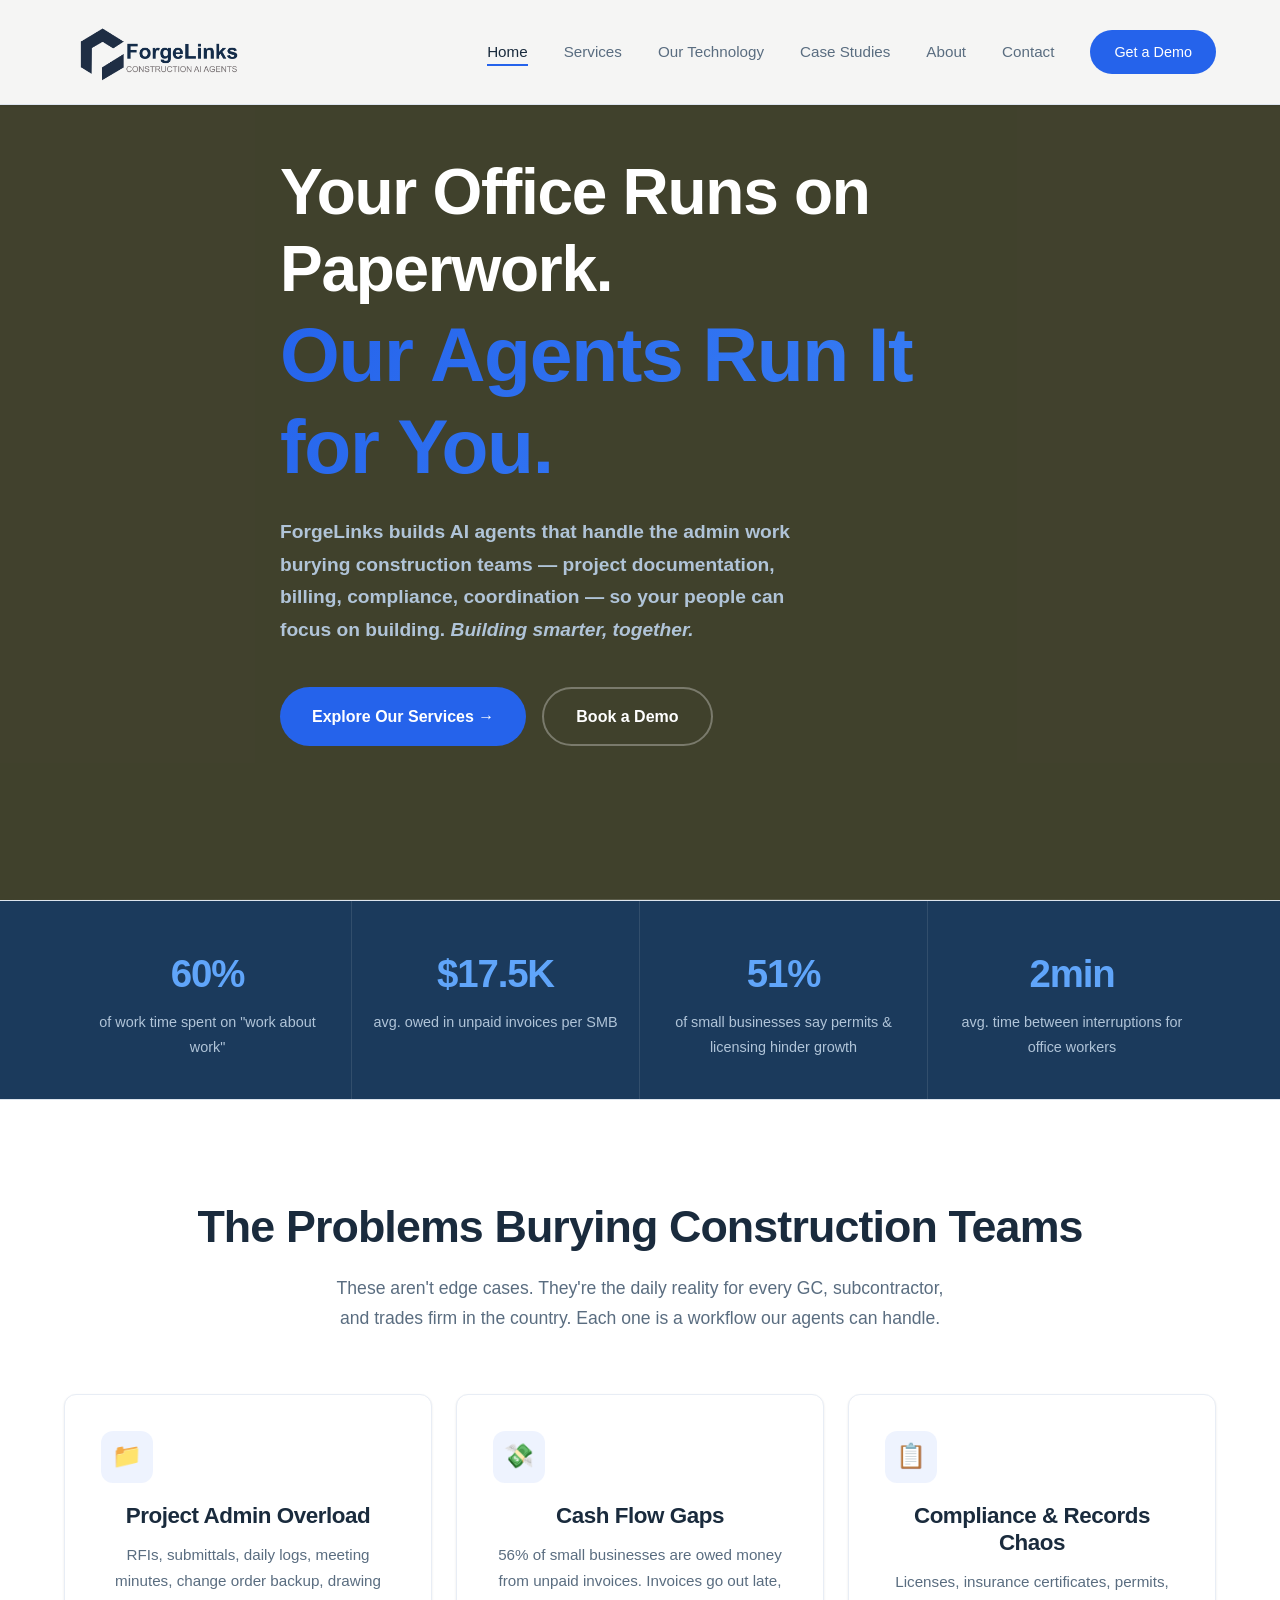
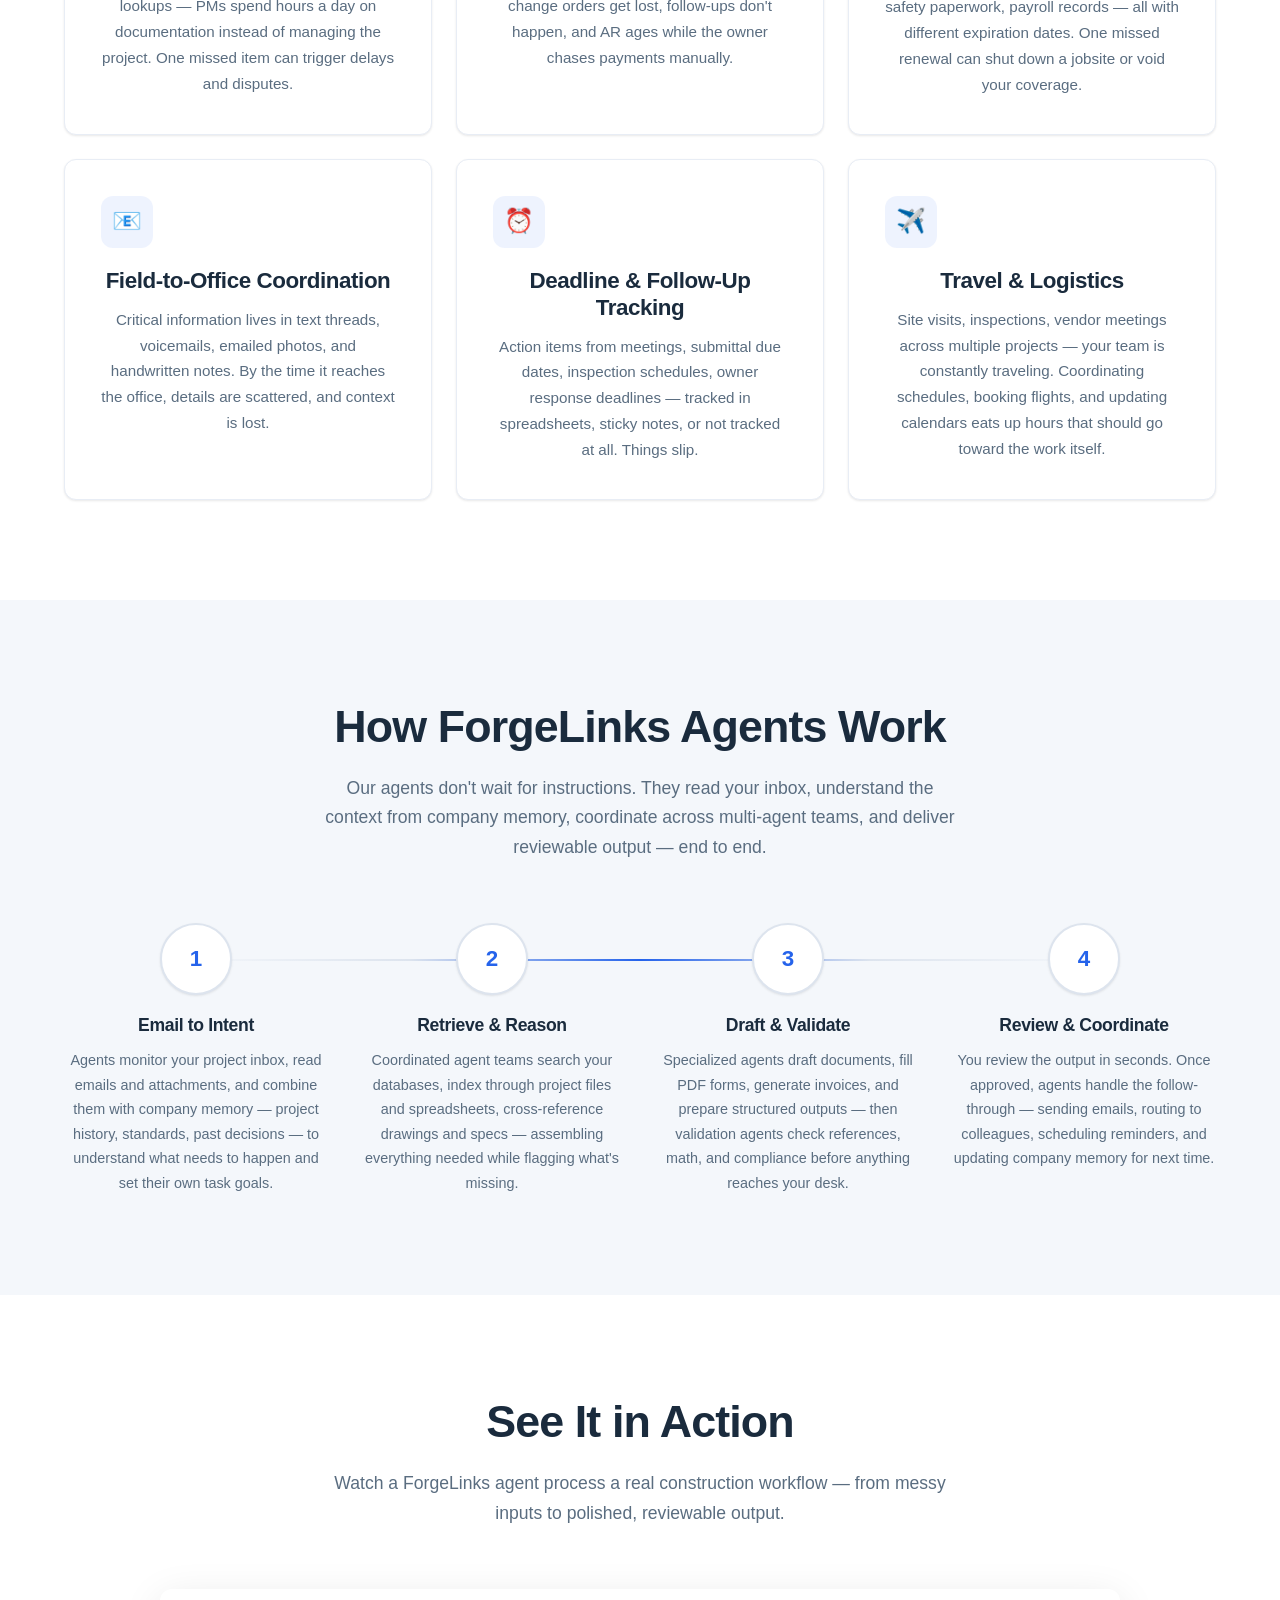
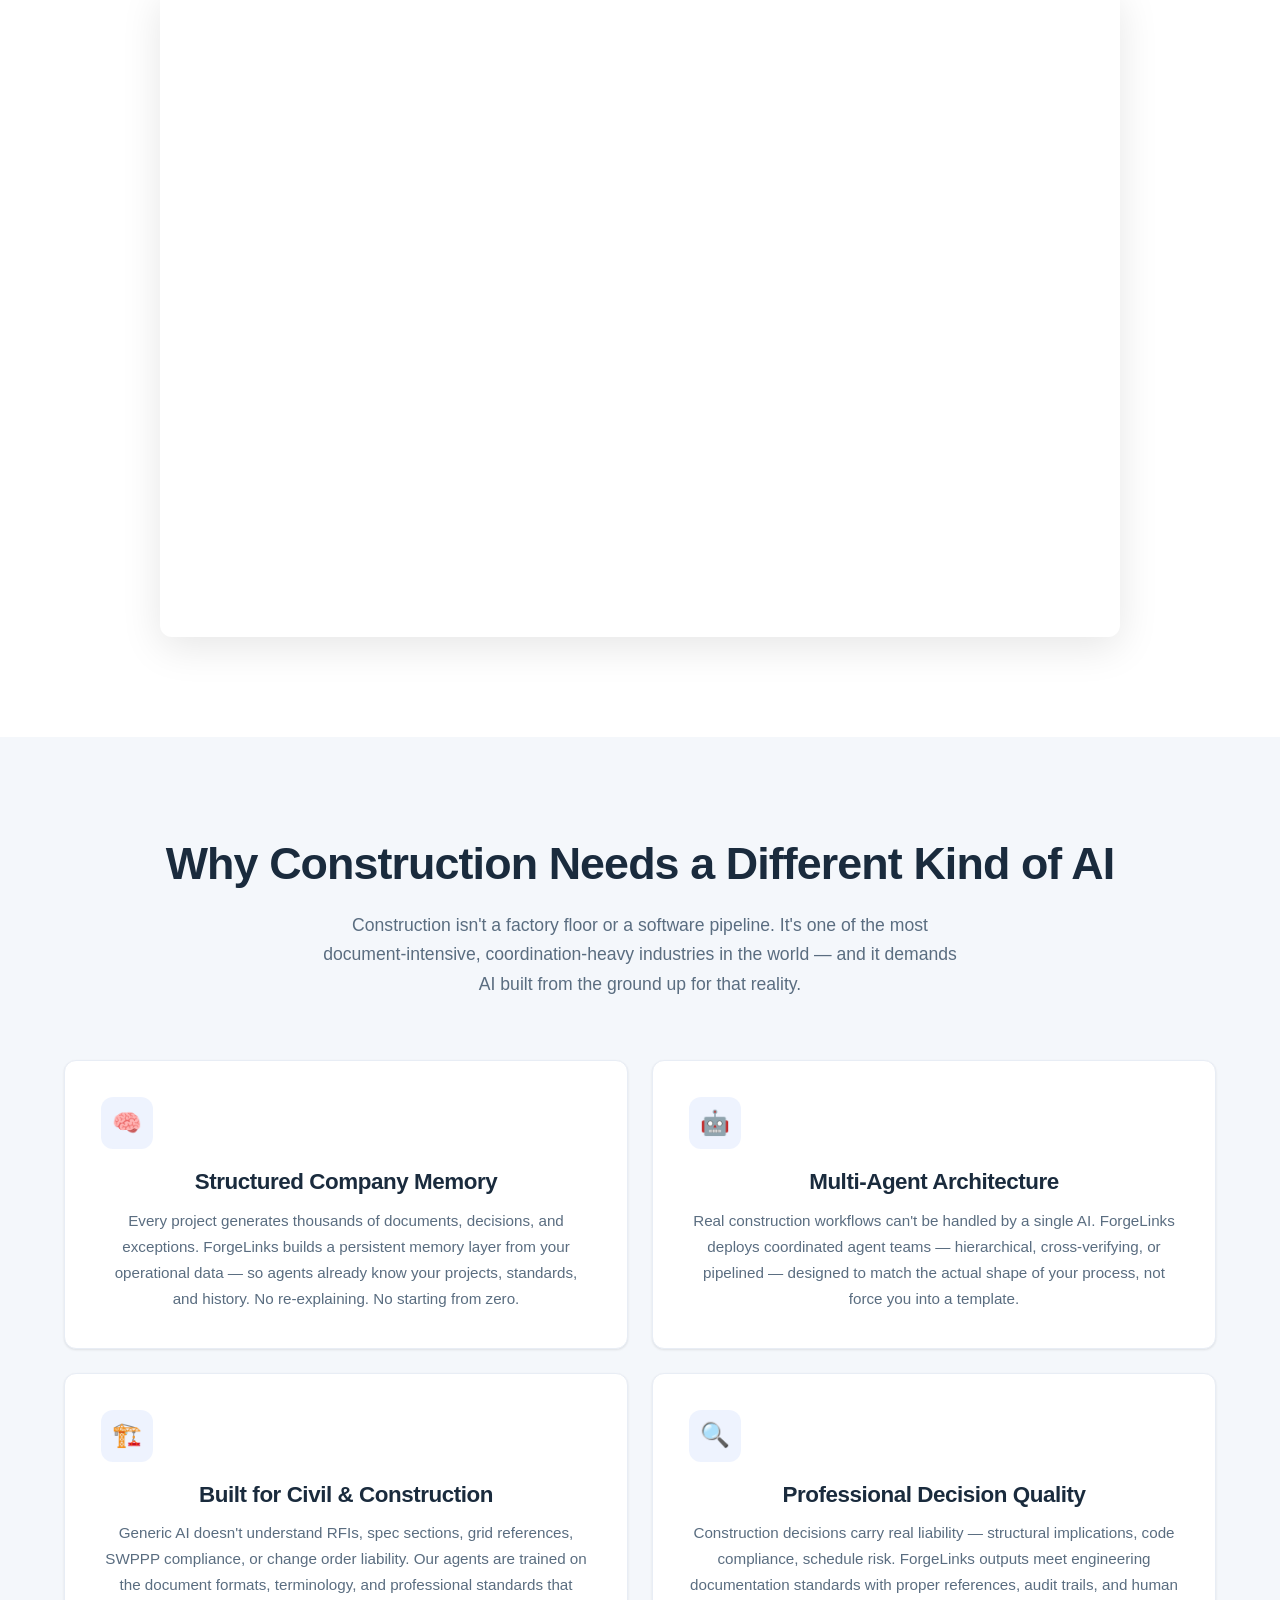
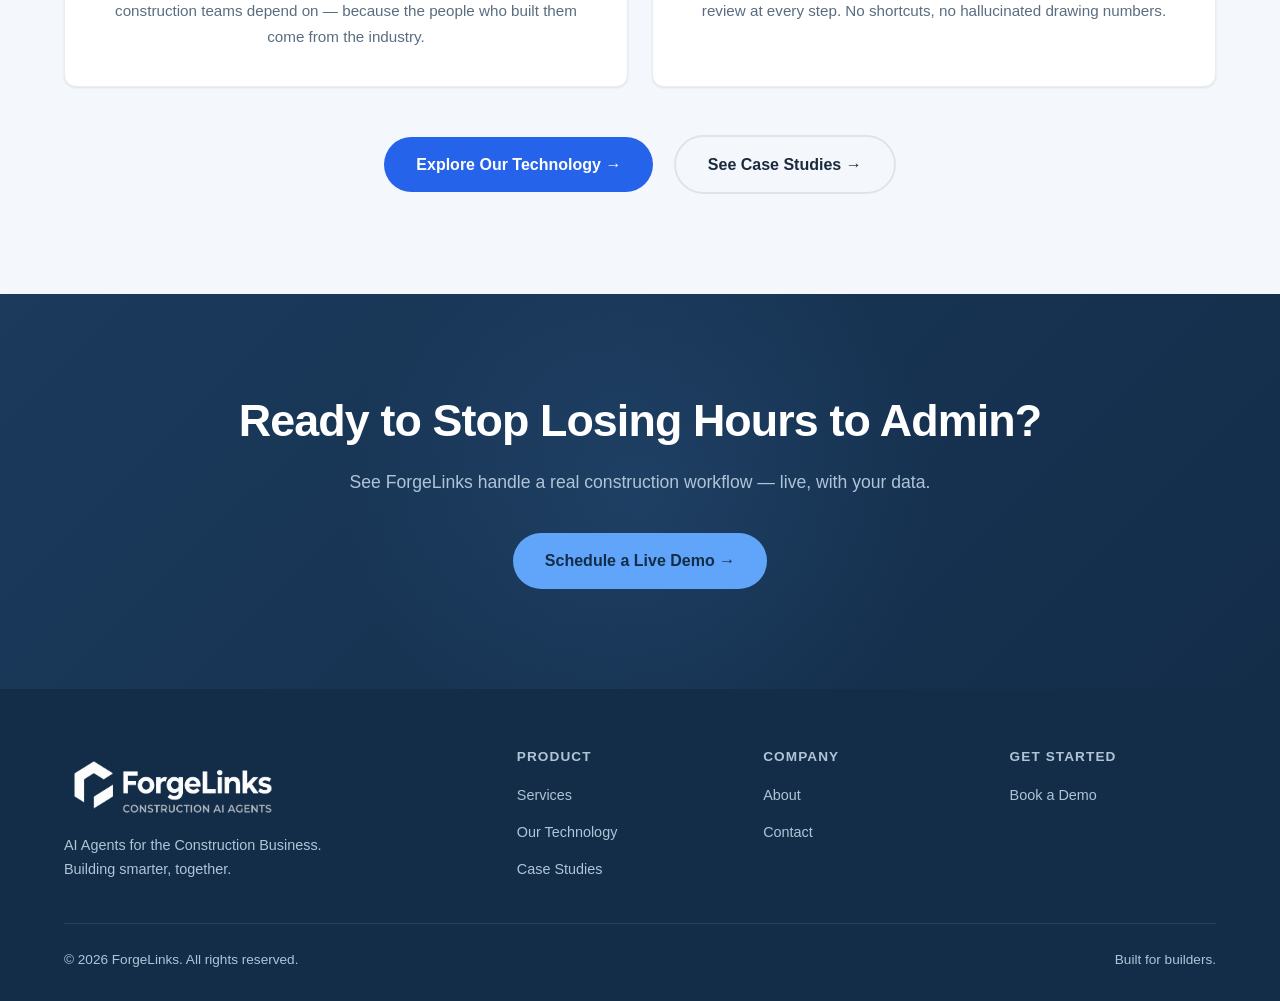
==== commit c53627c8: "audit cleanup: polish homepage, slim about page, remove redundancies" ====
--- a/index.html
+++ b/index.html
@@ -114,32 +114,32 @@
     </div>
   </section>
 
-  <!-- What We Do About It -->
+  <!-- How It Works -->
   <section class="section" style="background: var(--bg-light);">
     <div class="container text-center">
       <h2 class="fade-in">How ForgeLinks Agents Work</h2>
-      <p class="section-subtitle fade-in">Not chatbots. Not dashboards. Purpose-built AI agents that do the actual admin work — and put you in the review seat.</p>
+      <p class="section-subtitle fade-in">Our agents don't wait for instructions. They read your inbox, understand the context from company memory, coordinate across multi-agent teams, and deliver reviewable output — end to end.</p>
 
       <div class="steps-grid">
         <div class="step fade-in">
           <div class="step-number">1</div>
-          <h3>Ingest Your Mess</h3>
-          <p>Emails, PDFs, photos, field notes, spreadsheets — whatever your team already produces. No new tools to learn.</p>
+          <h3>Email to Intent</h3>
+          <p>Agents monitor your project inbox, read emails and attachments, and combine them with company memory — project history, standards, past decisions — to understand what needs to happen and set their own task goals.</p>
         </div>
         <div class="step fade-in">
           <div class="step-number">2</div>
-          <h3>Agent Processes</h3>
-          <p>AI reads, classifies, cross-references, and drafts structured documents using construction-specific knowledge.</p>
+          <h3>Retrieve &amp; Reason</h3>
+          <p>Coordinated agent teams search your databases, index through project files and spreadsheets, cross-reference drawings and specs — assembling everything needed while flagging what's missing.</p>
         </div>
         <div class="step fade-in">
           <div class="step-number">3</div>
-          <h3>You Review</h3>
-          <p>Side-by-side view: raw inputs on the left, polished outputs on the right. Nothing leaves your desk without your approval.</p>
+          <h3>Draft &amp; Validate</h3>
+          <p>Specialized agents draft documents, fill PDF forms, generate invoices, and prepare structured outputs — then validation agents check references, math, and compliance before anything reaches your desk.</p>
         </div>
         <div class="step fade-in">
           <div class="step-number">4</div>
-          <h3>Approve &amp; Go</h3>
-          <p>Send the document, file the record, update the log. What took 30-45 minutes now takes 30 seconds of review.</p>
+          <h3>Review &amp; Coordinate</h3>
+          <p>You review the output in seconds. Once approved, agents handle the follow-through — sending emails, routing to colleagues, scheduling reminders, and updating company memory for next time.</p>
         </div>
       </div>
     </div>
@@ -156,33 +156,37 @@
     </div>
   </section>
 
-  <!-- What We Cover — Narrative -->
+  <!-- Why ForgeLinks -->
   <section class="section" style="background: var(--bg-light);">
-    <div class="container">
-      <div class="about-grid fade-in">
-        <div class="about-text">
-          <h2>One Platform. Every Workflow That Buries Your Office.</h2>
-          <p>The problems above aren't isolated — they compound. A missed field report delays the RFI, which delays the change order, which delays the invoice, which delays cash flow. One broken link in the chain and the whole office falls behind.</p>
-          <p>ForgeLinks agents work across the full spectrum of construction office operations. Whether it's <strong style="color:var(--text-primary)">documentation and project admin</strong>, <strong style="color:var(--text-primary)">billing and collections</strong>, <strong style="color:var(--text-primary)">compliance and records</strong>, or <strong style="color:var(--text-primary)">field-to-office coordination</strong> — if your team is spending hours synthesizing scattered information into structured documents, we have an agent for that.</p>
-          <p>The goal isn't to replace your people. It's to give them back the hours they're losing to paperwork — so a PM can manage the project instead of formatting an RFI, and an office manager can run operations instead of chasing overdue invoices.</p>
-        </div>
-        <div class="service-visual">
-          <div class="terminal">
-            <span class="comment">// What one agent covers</span><br><br>
-            <span class="output">Project docs</span> &mdash; drafted &amp; referenced<br>
-            <span class="output">Invoices</span> &mdash; reconciled &amp; sent<br>
-            <span class="output">Compliance</span> &mdash; tracked &amp; renewed<br>
-            <span class="output">Field data</span> &mdash; structured &amp; routed<br>
-            <span class="output">Deadlines</span> &mdash; extracted &amp; followed up<br>
-            <span class="output">Reports</span> &mdash; assembled &amp; delivered<br><br>
-            <span class="comment">// All reviewable. All auditable.</span><br>
-            <span style="color:var(--accent);">// All before your second cup of coffee.</span>
-          </div>
-        </div>
-      </div>
-
-      <div style="margin-top: 48px; text-align: center;">
-        <a href="services.html" class="btn btn-primary fade-in">See All Services in Detail &rarr;</a>
+    <div class="container text-center">
+      <h2 class="fade-in">Why Construction Needs a Different Kind of AI</h2>
+      <p class="section-subtitle fade-in">Construction isn't a factory floor or a software pipeline. It's one of the most document-intensive, coordination-heavy industries in the world — and it demands AI built from the ground up for that reality.</p>
+
+      <div class="features-grid" style="grid-template-columns: repeat(2, 1fr);">
+        <div class="feature-card fade-in">
+          <div class="feature-icon">&#x1f9e0;</div>
+          <h3>Structured Company Memory</h3>
+          <p>Every project generates thousands of documents, decisions, and exceptions. ForgeLinks builds a persistent memory layer from your operational data — so agents already know your projects, standards, and history. No re-explaining. No starting from zero.</p>
+        </div>
+        <div class="feature-card fade-in">
+          <div class="feature-icon">&#x1f916;</div>
+          <h3>Multi-Agent Architecture</h3>
+          <p>Real construction workflows can't be handled by a single AI. ForgeLinks deploys coordinated agent teams — hierarchical, cross-verifying, or pipelined — designed to match the actual shape of your process, not force you into a template.</p>
+        </div>
+        <div class="feature-card fade-in">
+          <div class="feature-icon">&#x1f3d7;&#xfe0f;</div>
+          <h3>Built for Civil &amp; Construction</h3>
+          <p>Generic AI doesn't understand RFIs, spec sections, grid references, SWPPP compliance, or change order liability. Our agents are trained on the document formats, terminology, and professional standards that construction teams depend on — because the people who built them come from the industry.</p>
+        </div>
+        <div class="feature-card fade-in">
+          <div class="feature-icon">&#x1f50d;</div>
+          <h3>Professional Decision Quality</h3>
+          <p>Construction decisions carry real liability — structural implications, code compliance, schedule risk. ForgeLinks outputs meet engineering documentation standards with proper references, audit trails, and human review at every step. No shortcuts, no hallucinated drawing numbers.</p>
+        </div>
+      </div>
+
+      <div style="margin-top: 48px;">
+        <a href="enterprise.html" class="btn btn-primary fade-in">Explore Our Technology &rarr;</a>
         <a href="case-studies.html" class="btn btn-outline fade-in" style="margin-left: 16px;">See Case Studies &rarr;</a>
       </div>
     </div>
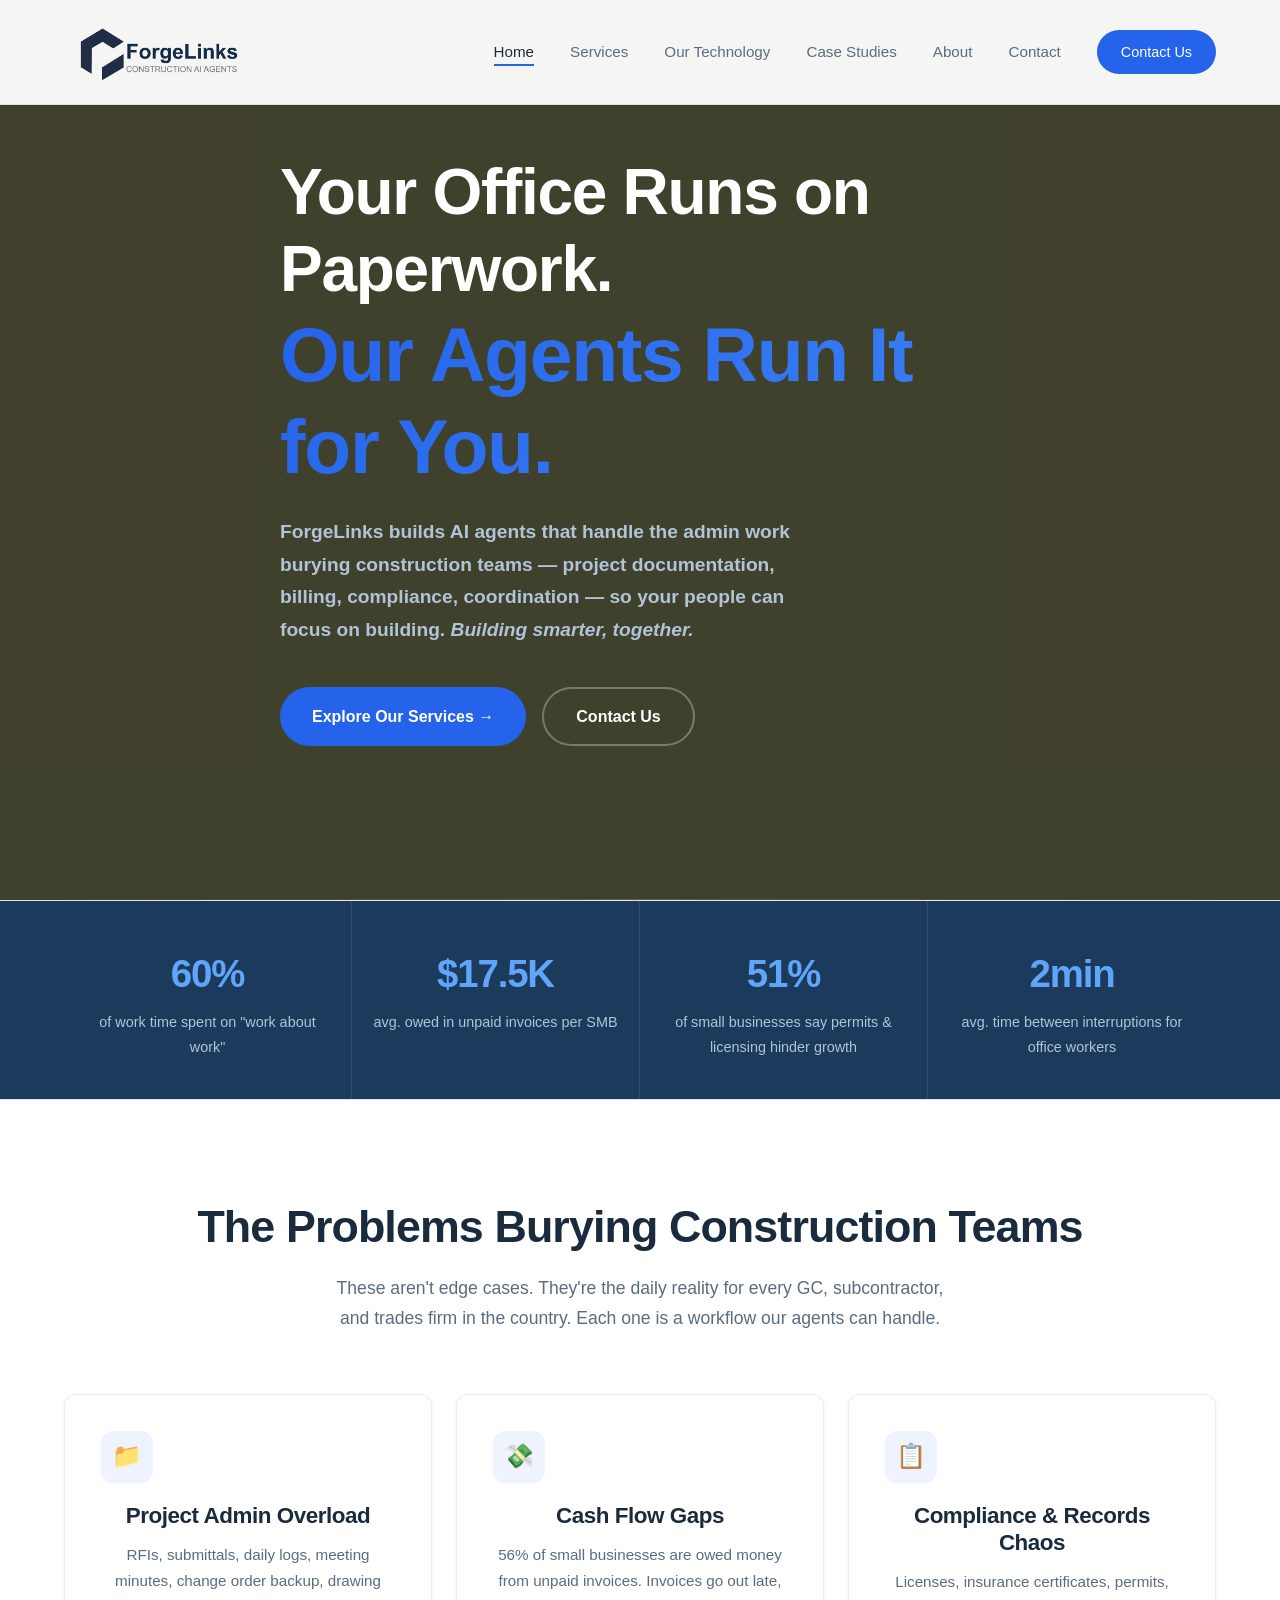
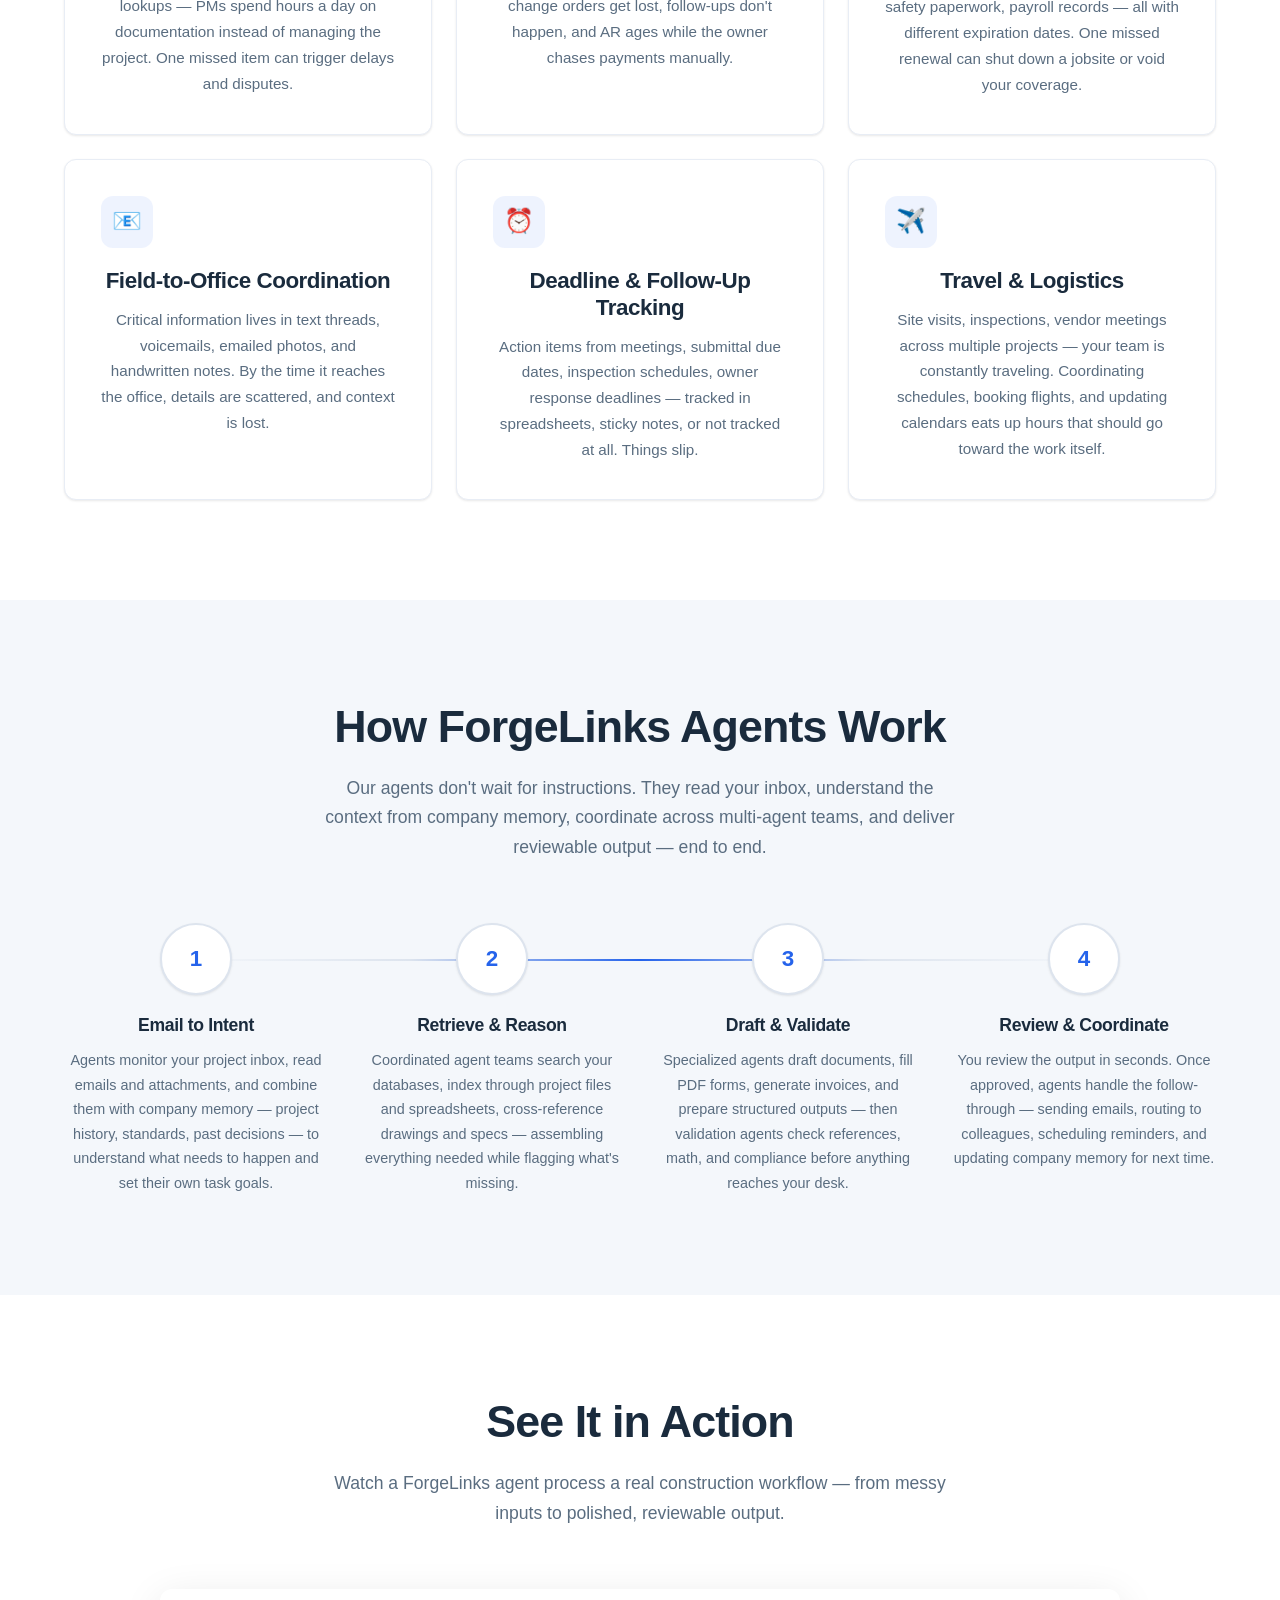
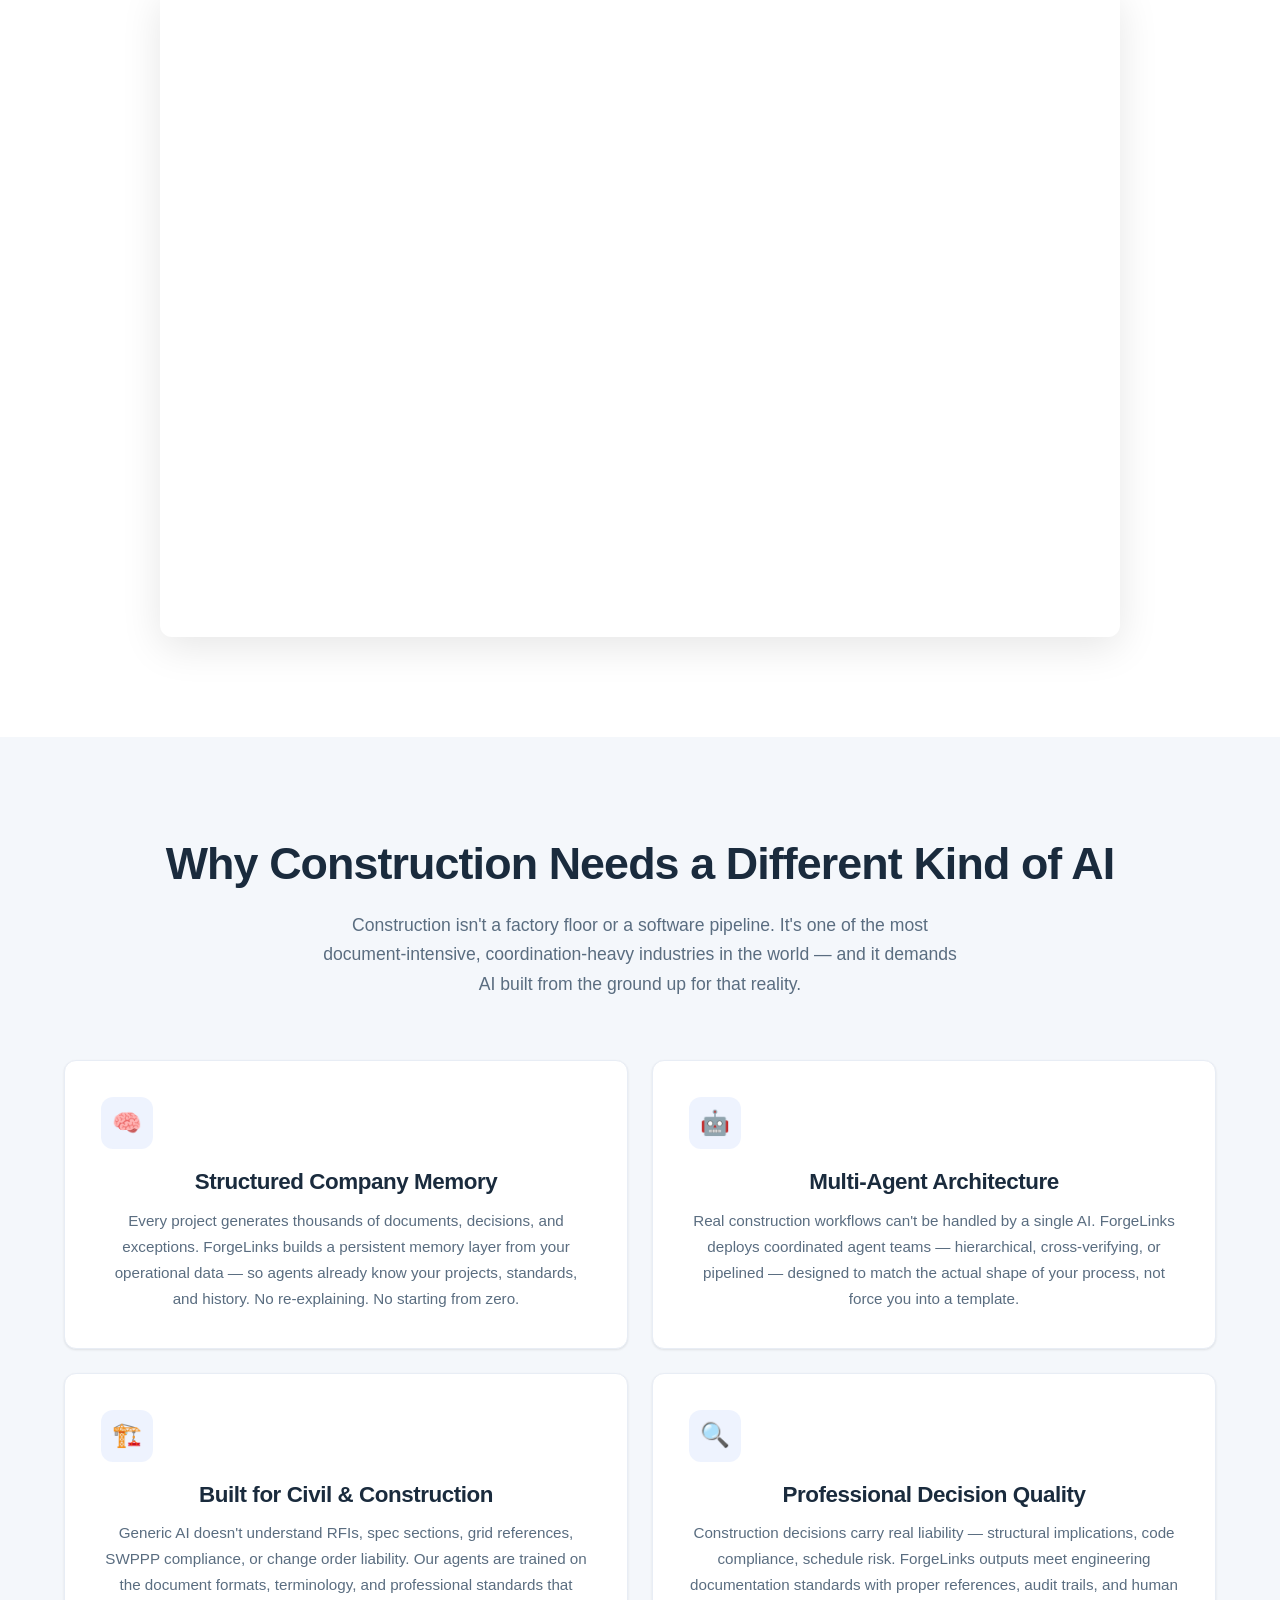
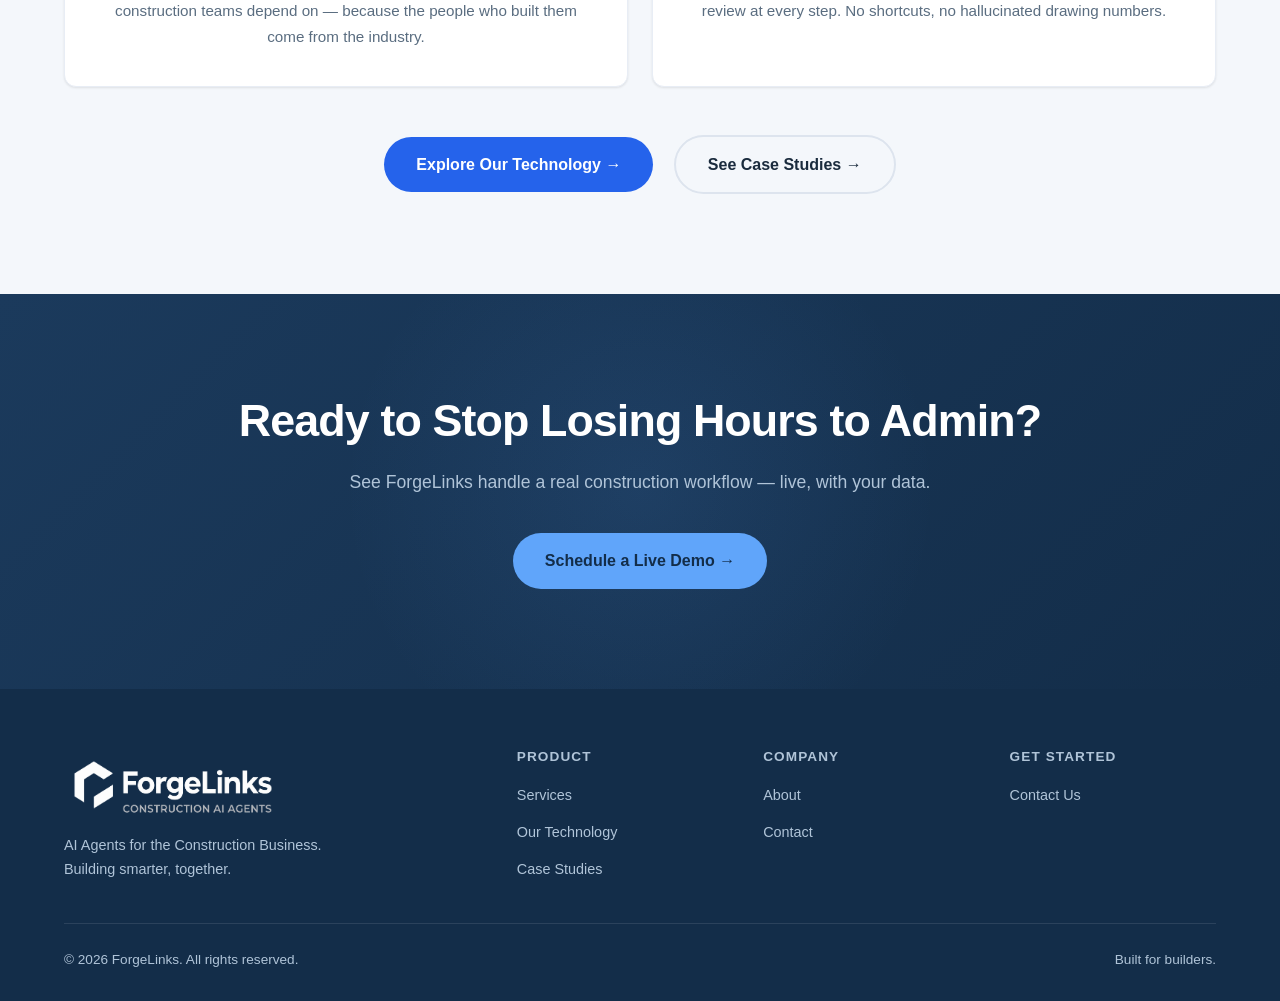
==== commit 96e0af89: "replcae book a demo with contact us accross all pages" ====
--- a/index.html
+++ b/index.html
@@ -21,7 +21,7 @@
         <li><a href="case-studies.html">Case Studies</a></li>
         <li><a href="about.html">About</a></li>
         <li><a href="contact.html">Contact</a></li>
-        <li><a href="contact.html" class="btn btn-primary" style="padding:10px 24px;font-size:0.9rem;">Get a Demo</a></li>
+        <li><a href="contact.html" class="btn btn-primary" style="padding:10px 24px;font-size:0.9rem;">Contact Us</a></li>
       </ul>
       <button class="hamburger" id="hamburger" aria-label="Menu">
         <span></span><span></span><span></span>
@@ -43,7 +43,7 @@
         <p><strong>ForgeLinks builds AI agents that handle the admin work burying construction teams — project documentation, billing, compliance, coordination — so your people can focus on building. <em>Building smarter, together.</em></strong></p>
         <div class="hero-buttons">
           <a href="services.html" class="btn btn-primary">Explore Our Services &rarr;</a>
-          <a href="contact.html" class="btn btn-outline">Book a Demo</a>
+          <a href="contact.html" class="btn btn-outline">Contact Us</a>
         </div>
       </div>
     </div>
@@ -227,7 +227,7 @@
         <div class="footer-col">
           <h4>Get Started</h4>
           <ul>
-            <li><a href="contact.html">Book a Demo</a></li>
+            <li><a href="contact.html">Contact Us</a></li>
           </ul>
         </div>
       </div>
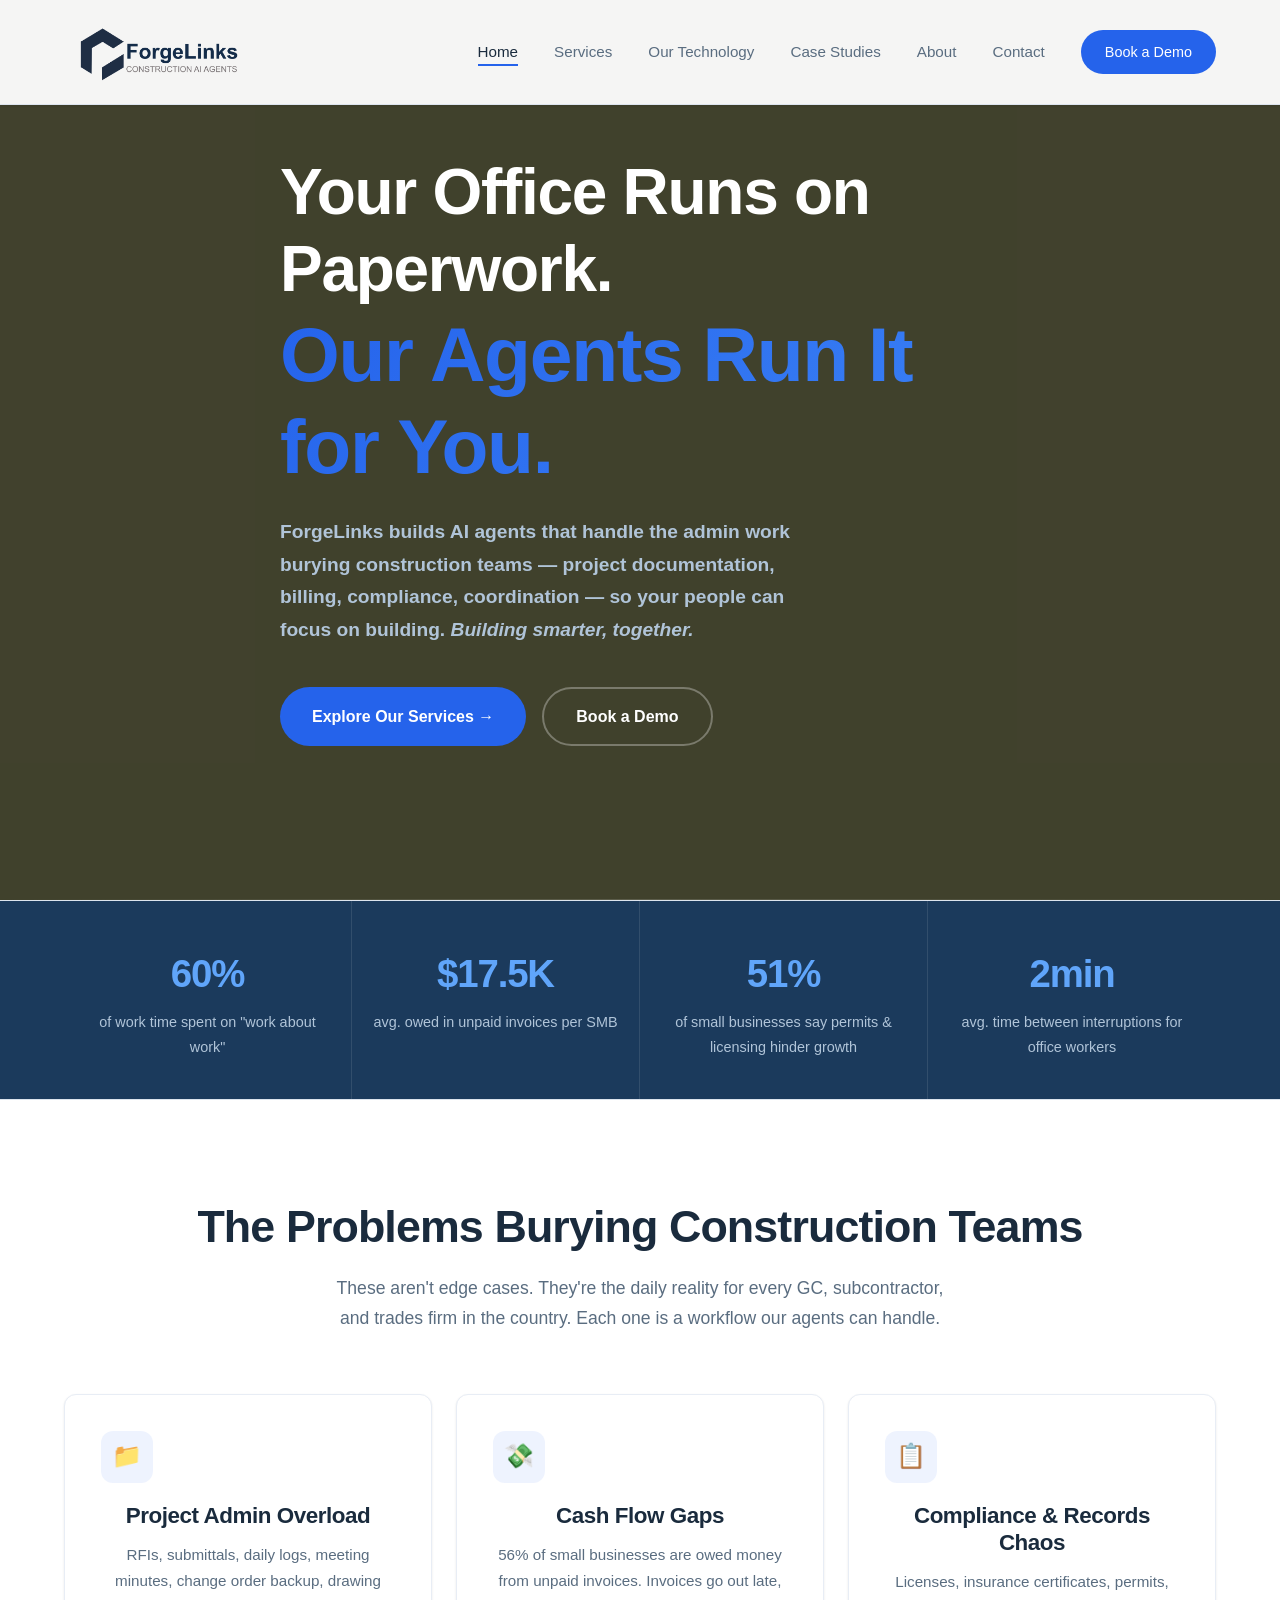
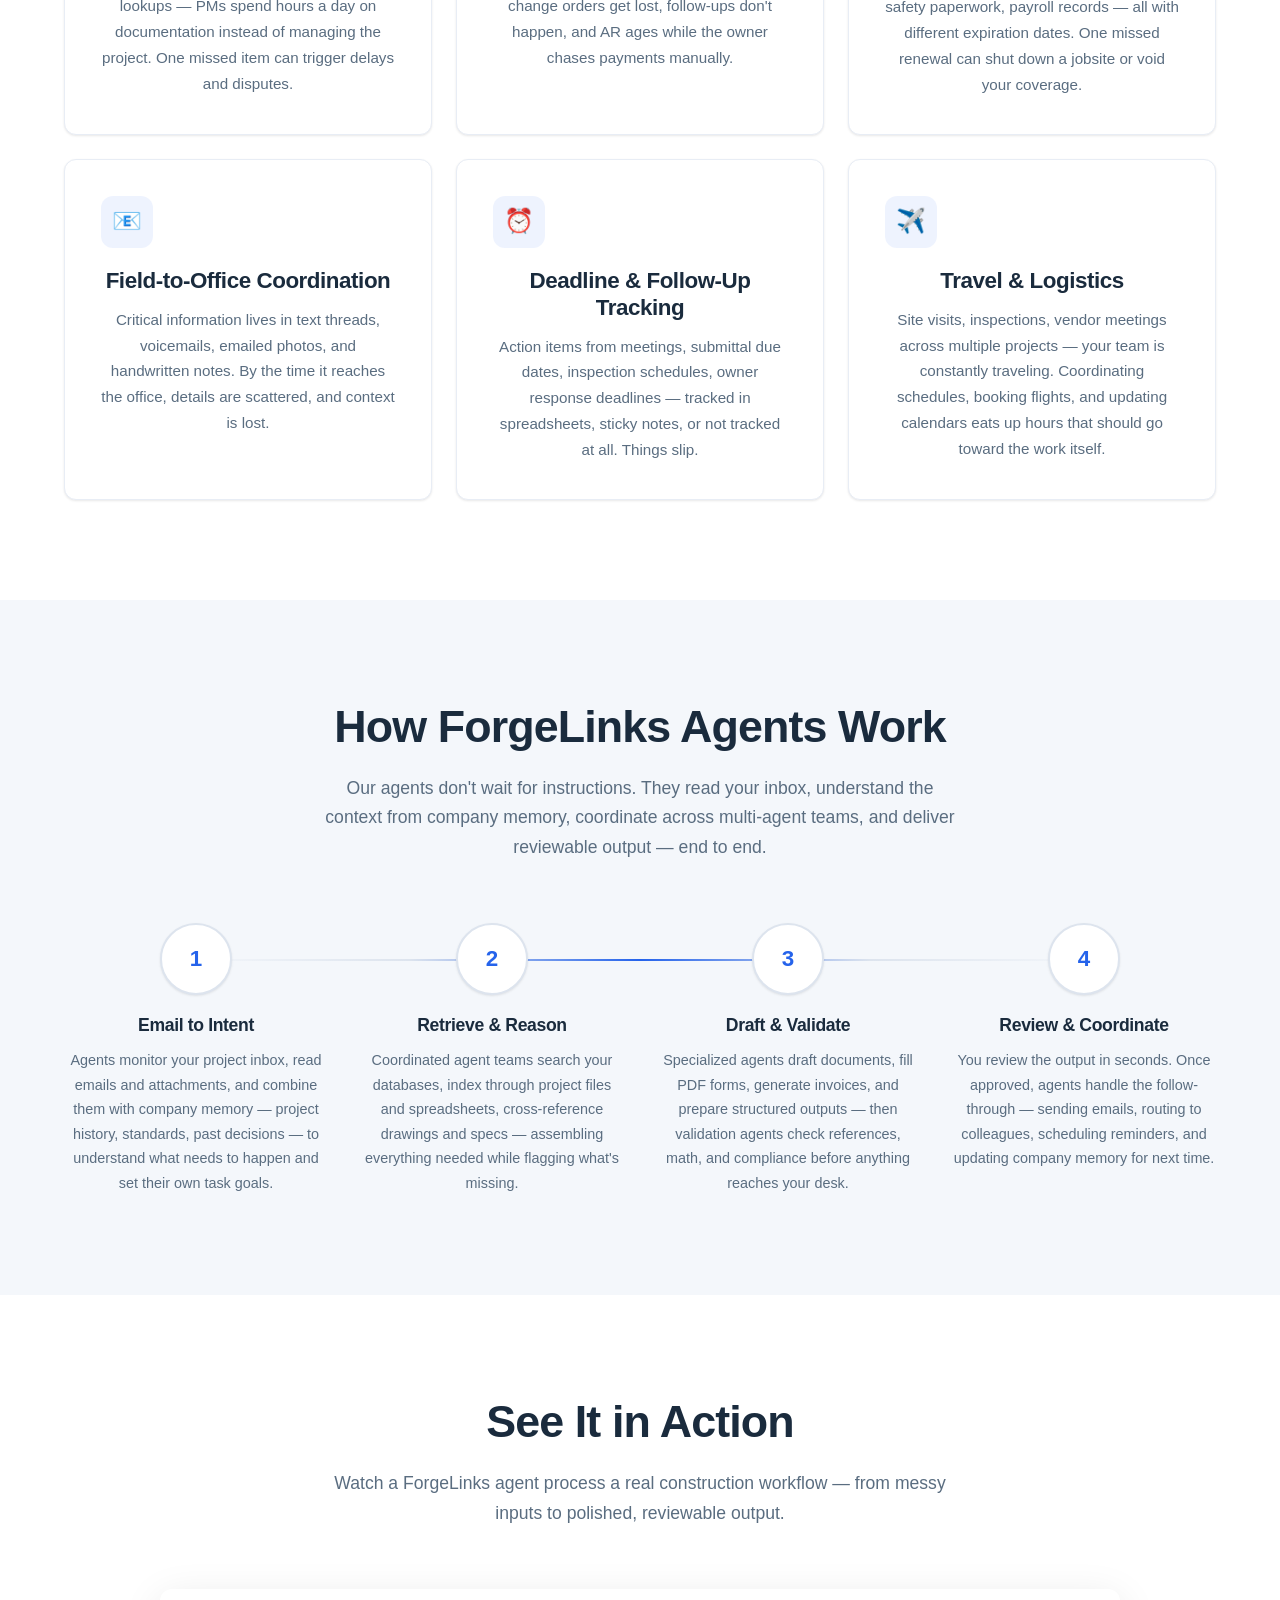
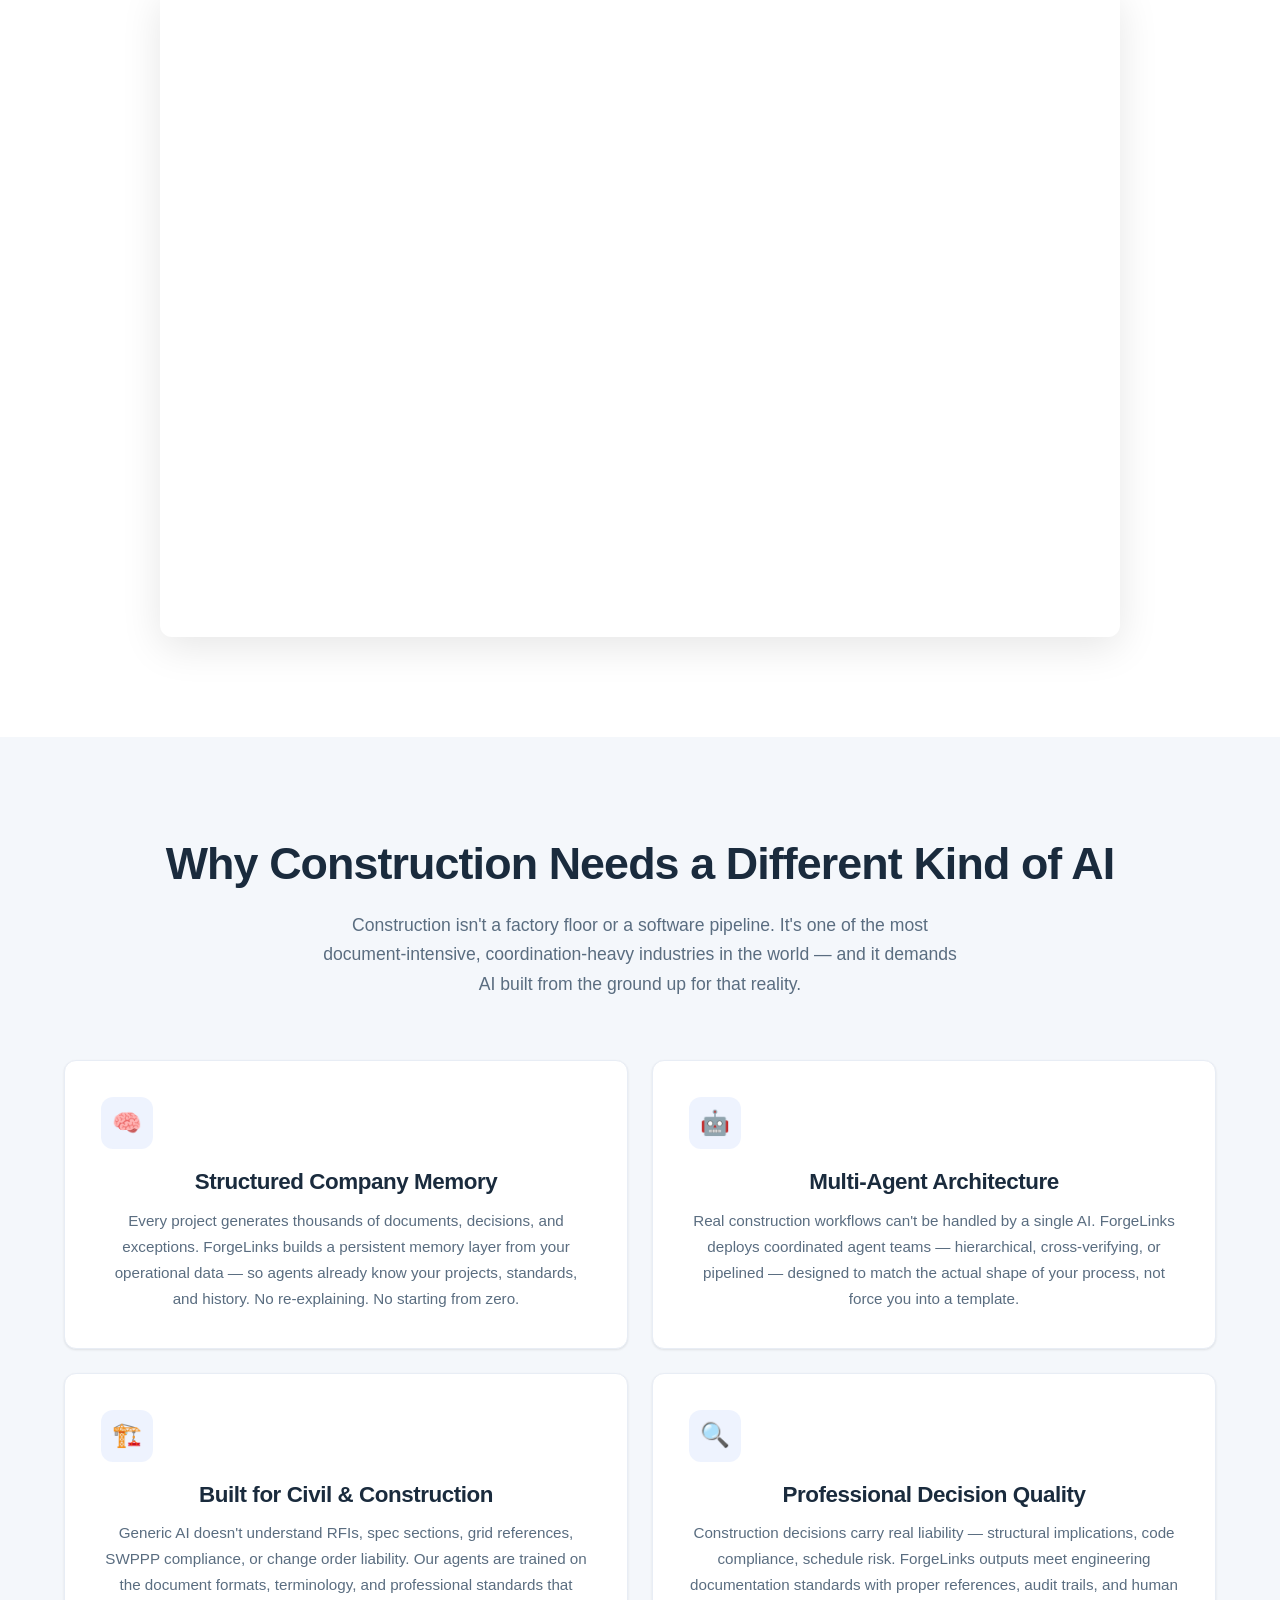
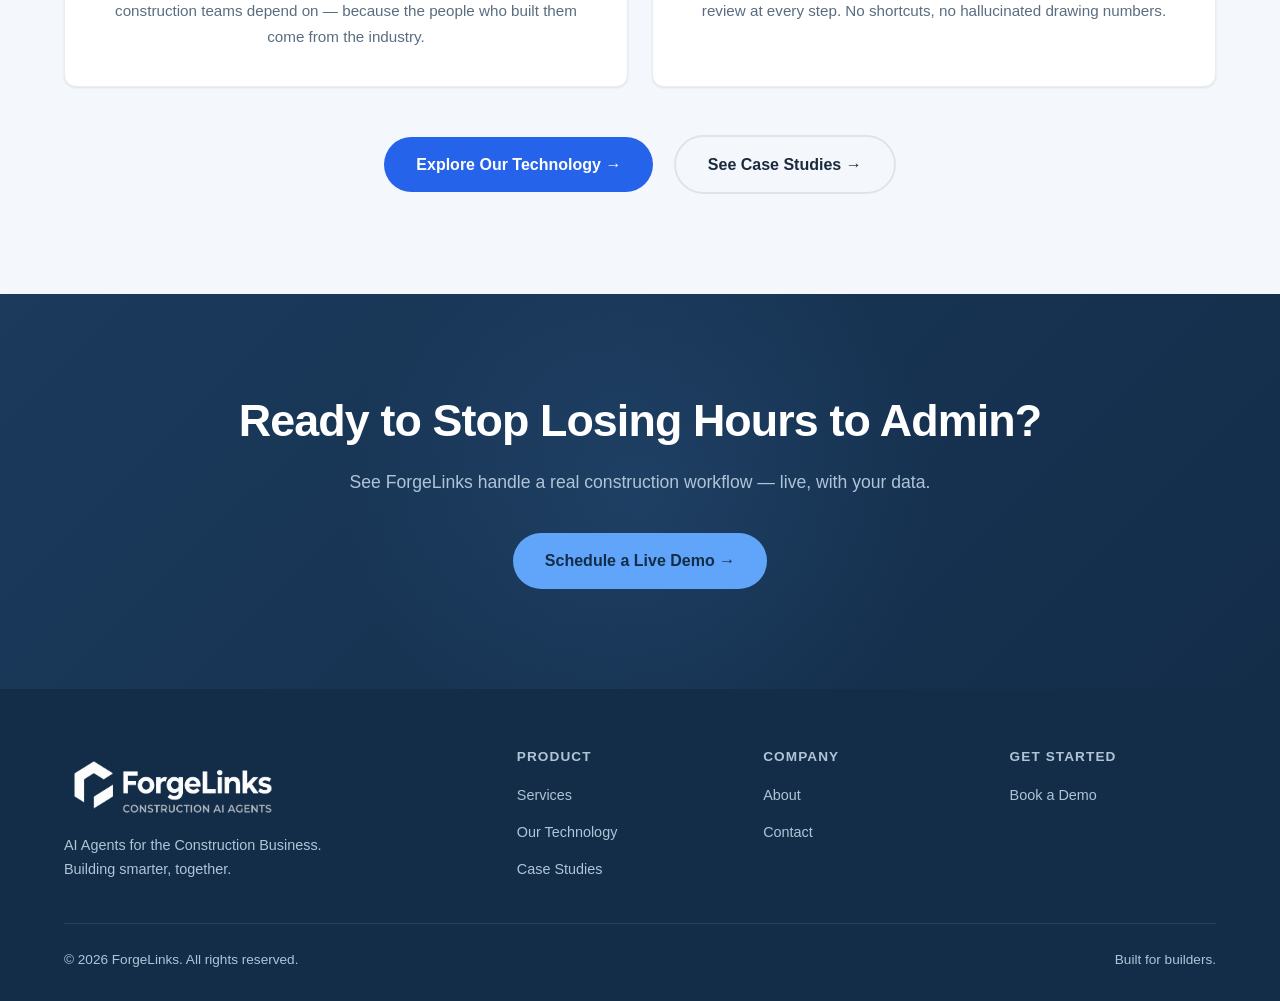
==== commit 41103358: "revert demo CTAs update contact page title to book a demo and contact us" ====
--- a/index.html
+++ b/index.html
@@ -21,7 +21,7 @@
         <li><a href="case-studies.html">Case Studies</a></li>
         <li><a href="about.html">About</a></li>
         <li><a href="contact.html">Contact</a></li>
-        <li><a href="contact.html" class="btn btn-primary" style="padding:10px 24px;font-size:0.9rem;">Contact Us</a></li>
+        <li><a href="contact.html" class="btn btn-primary" style="padding:10px 24px;font-size:0.9rem;">Book a Demo</a></li>
       </ul>
       <button class="hamburger" id="hamburger" aria-label="Menu">
         <span></span><span></span><span></span>
@@ -43,7 +43,7 @@
         <p><strong>ForgeLinks builds AI agents that handle the admin work burying construction teams — project documentation, billing, compliance, coordination — so your people can focus on building. <em>Building smarter, together.</em></strong></p>
         <div class="hero-buttons">
           <a href="services.html" class="btn btn-primary">Explore Our Services &rarr;</a>
-          <a href="contact.html" class="btn btn-outline">Contact Us</a>
+          <a href="contact.html" class="btn btn-outline">Book a Demo</a>
         </div>
       </div>
     </div>
@@ -227,7 +227,7 @@
         <div class="footer-col">
           <h4>Get Started</h4>
           <ul>
-            <li><a href="contact.html">Contact Us</a></li>
+            <li><a href="contact.html">Book a Demo</a></li>
           </ul>
         </div>
       </div>
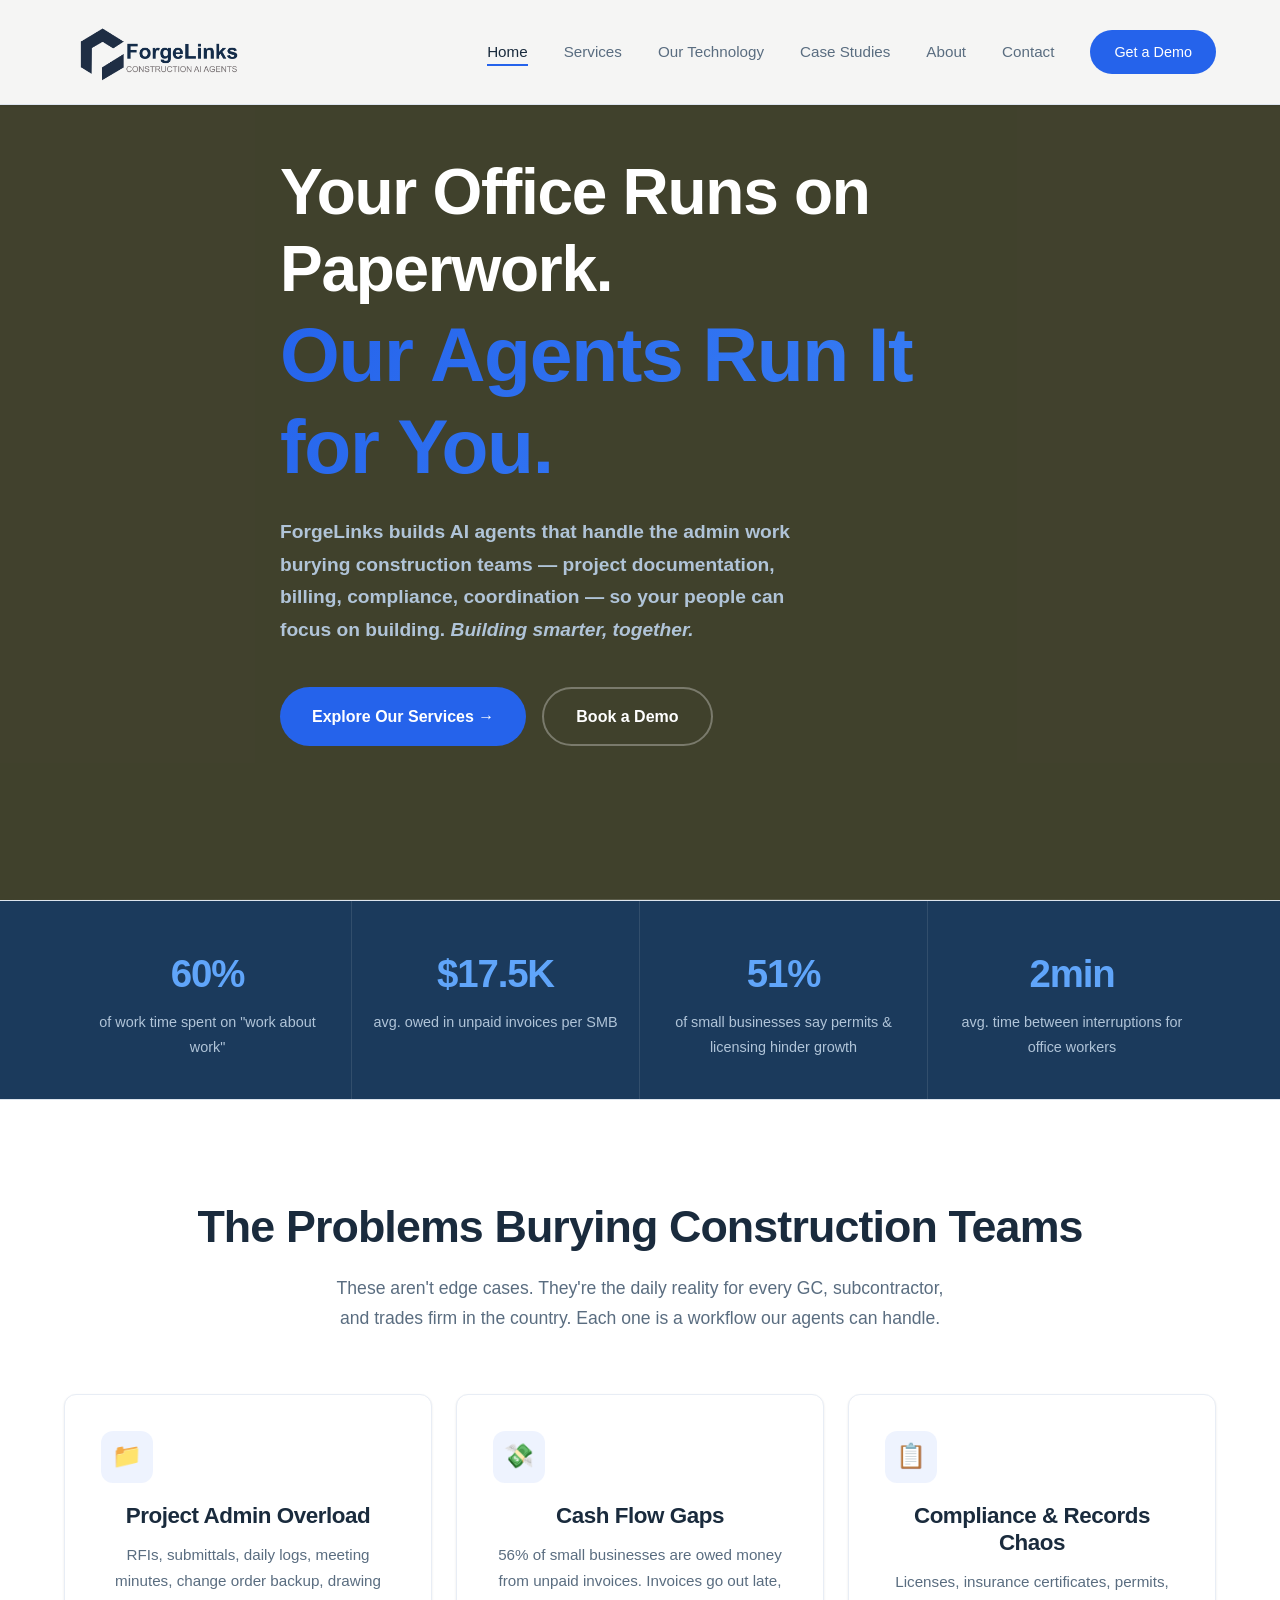
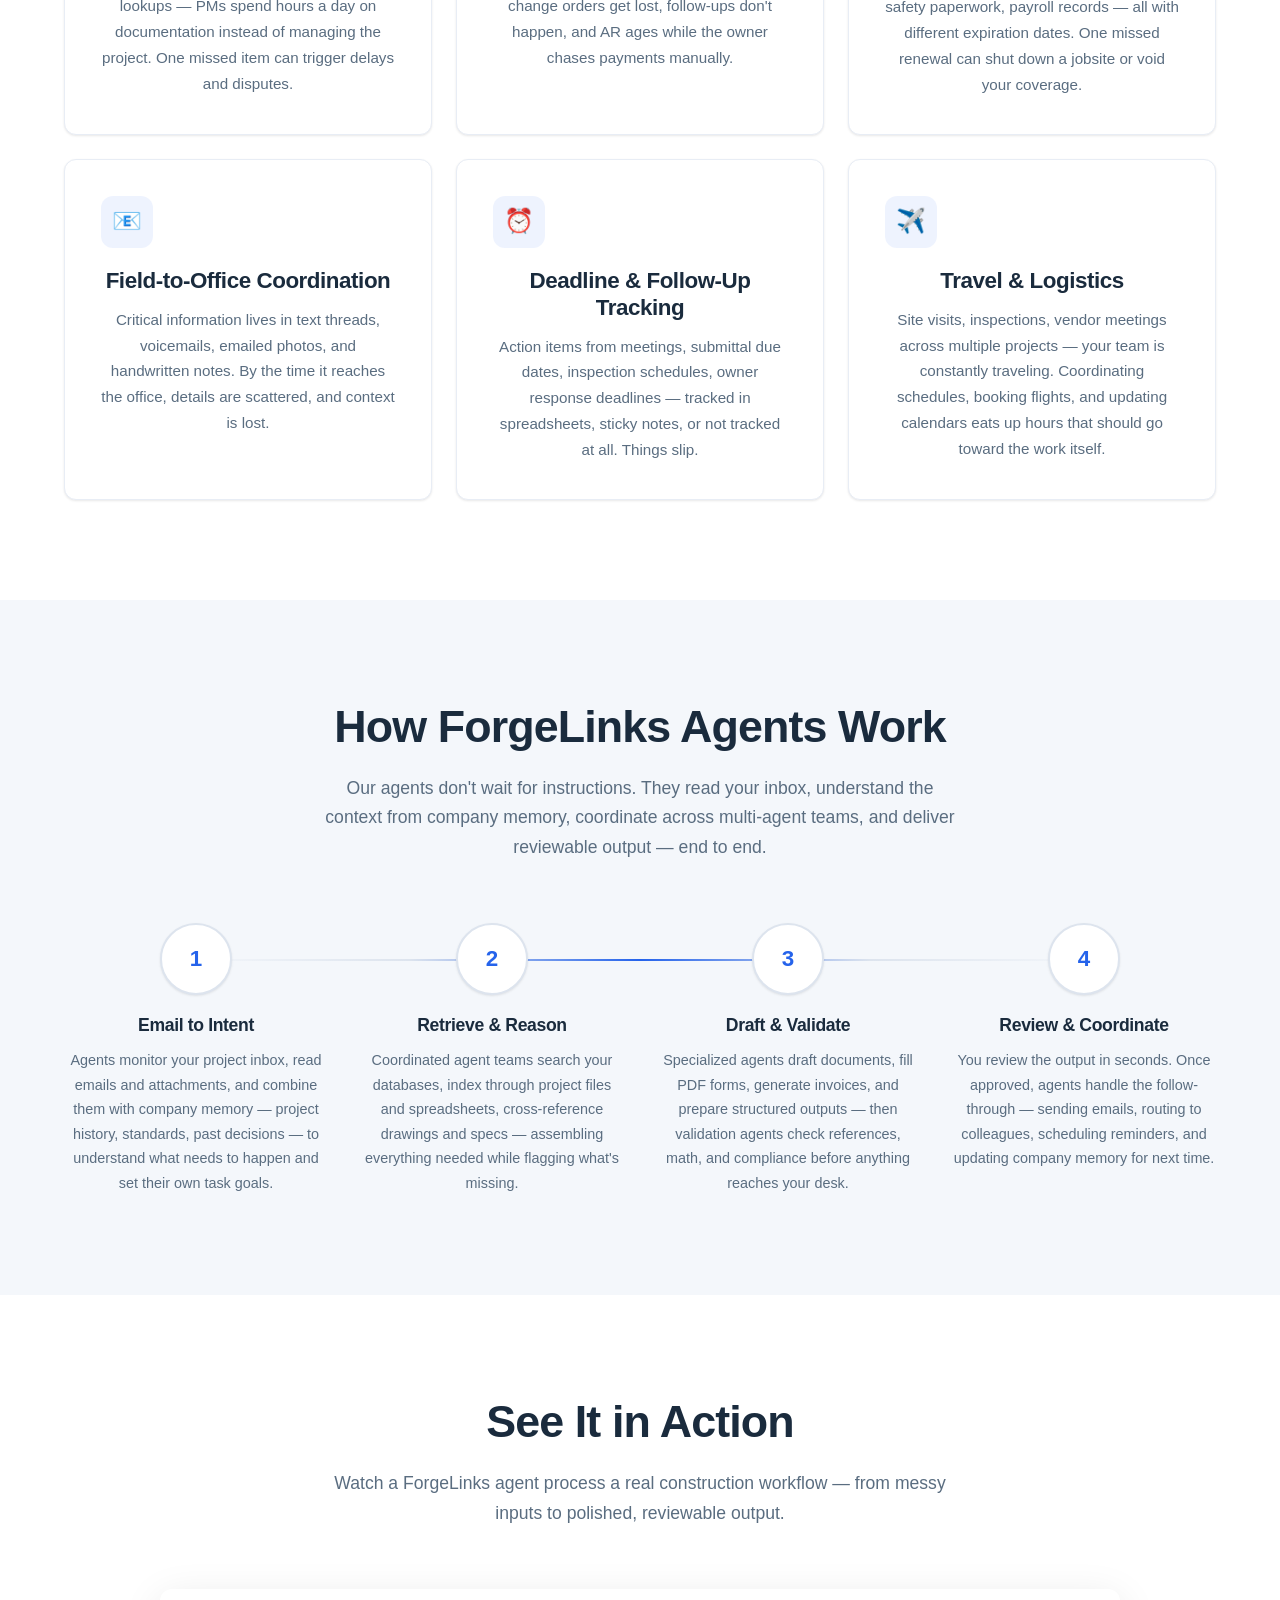
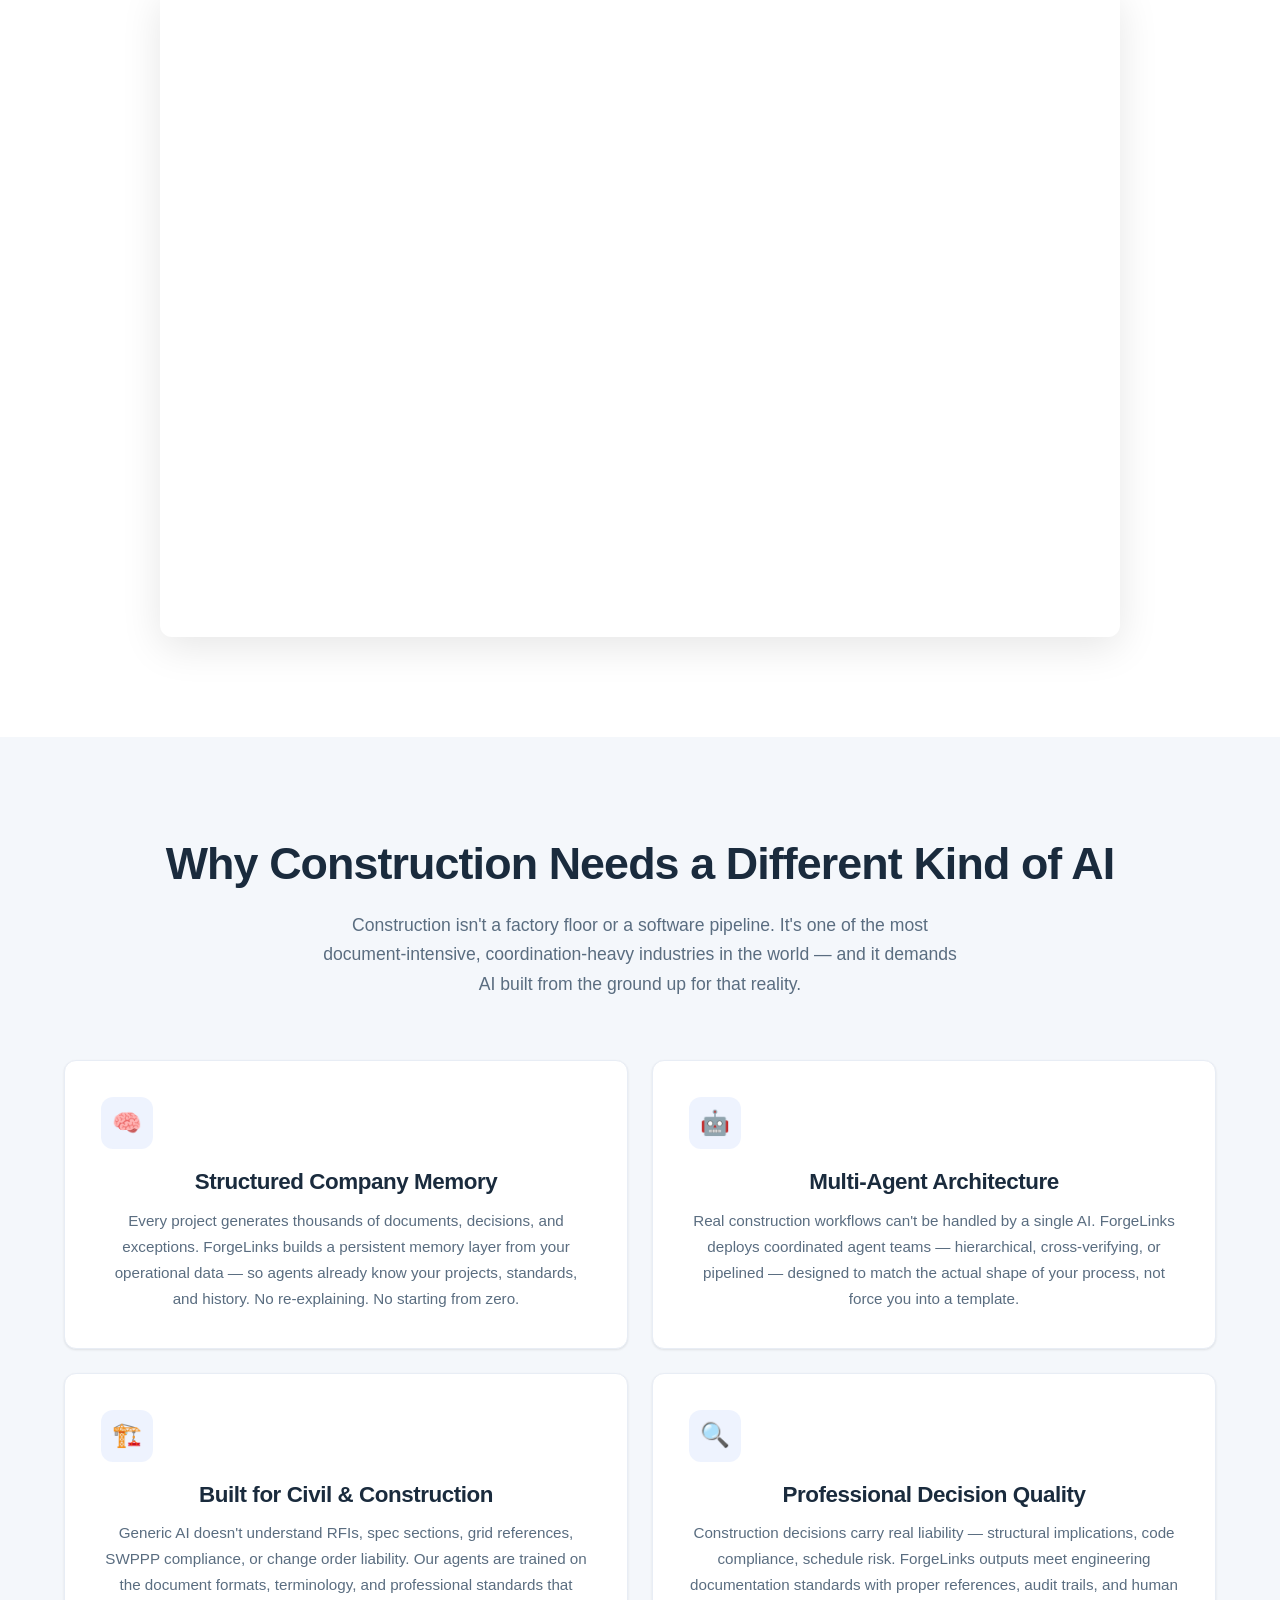
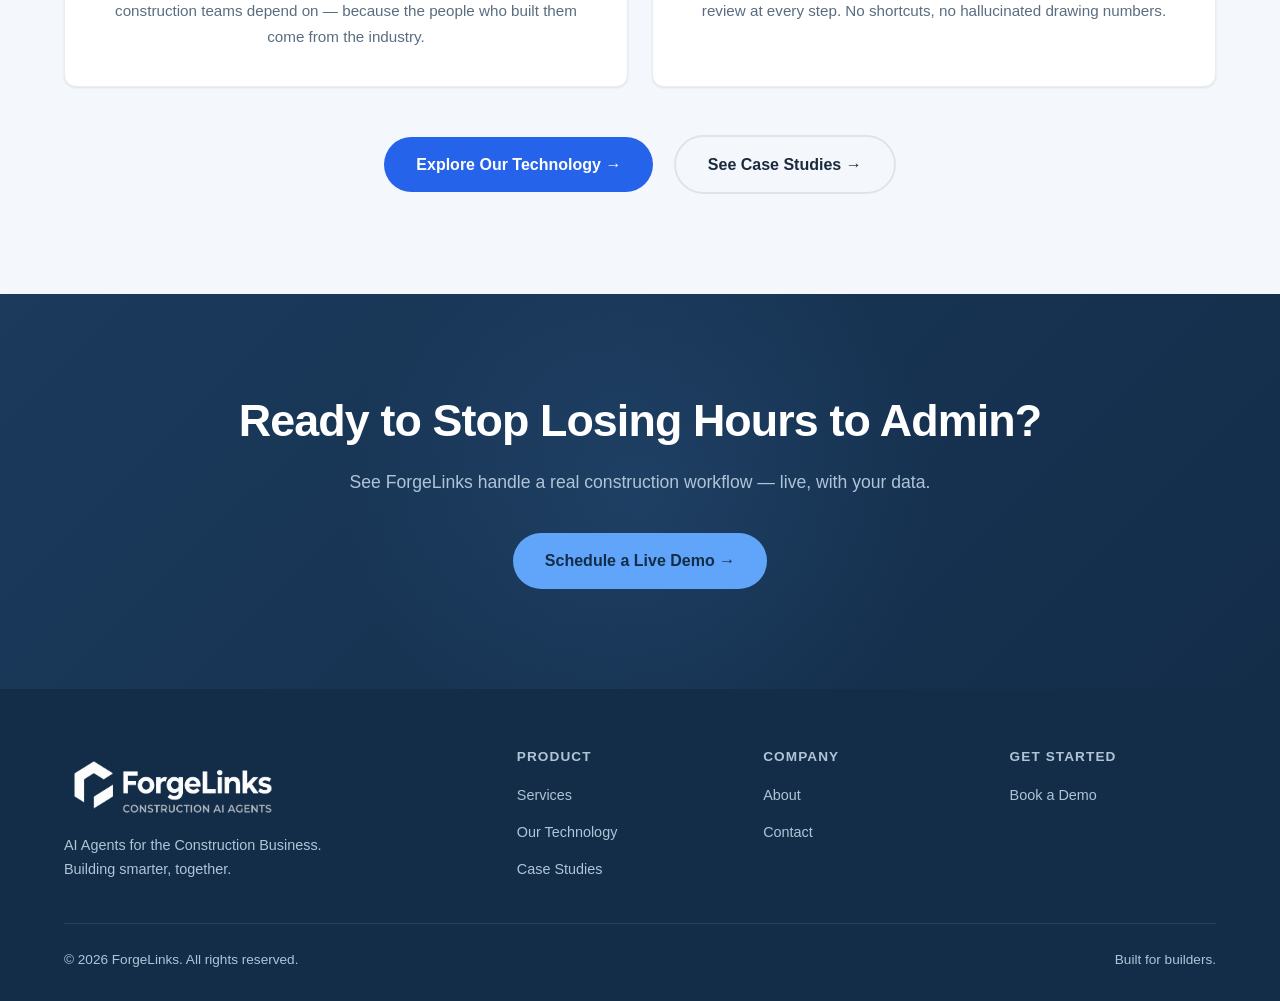
==== commit d1c61582: "fix nav button to g a d on all pages" ====
--- a/index.html
+++ b/index.html
@@ -21,7 +21,7 @@
         <li><a href="case-studies.html">Case Studies</a></li>
         <li><a href="about.html">About</a></li>
         <li><a href="contact.html">Contact</a></li>
-        <li><a href="contact.html" class="btn btn-primary" style="padding:10px 24px;font-size:0.9rem;">Book a Demo</a></li>
+        <li><a href="contact.html" class="btn btn-primary" style="padding:10px 24px;font-size:0.9rem;">Get a Demo</a></li>
       </ul>
       <button class="hamburger" id="hamburger" aria-label="Menu">
         <span></span><span></span><span></span>
